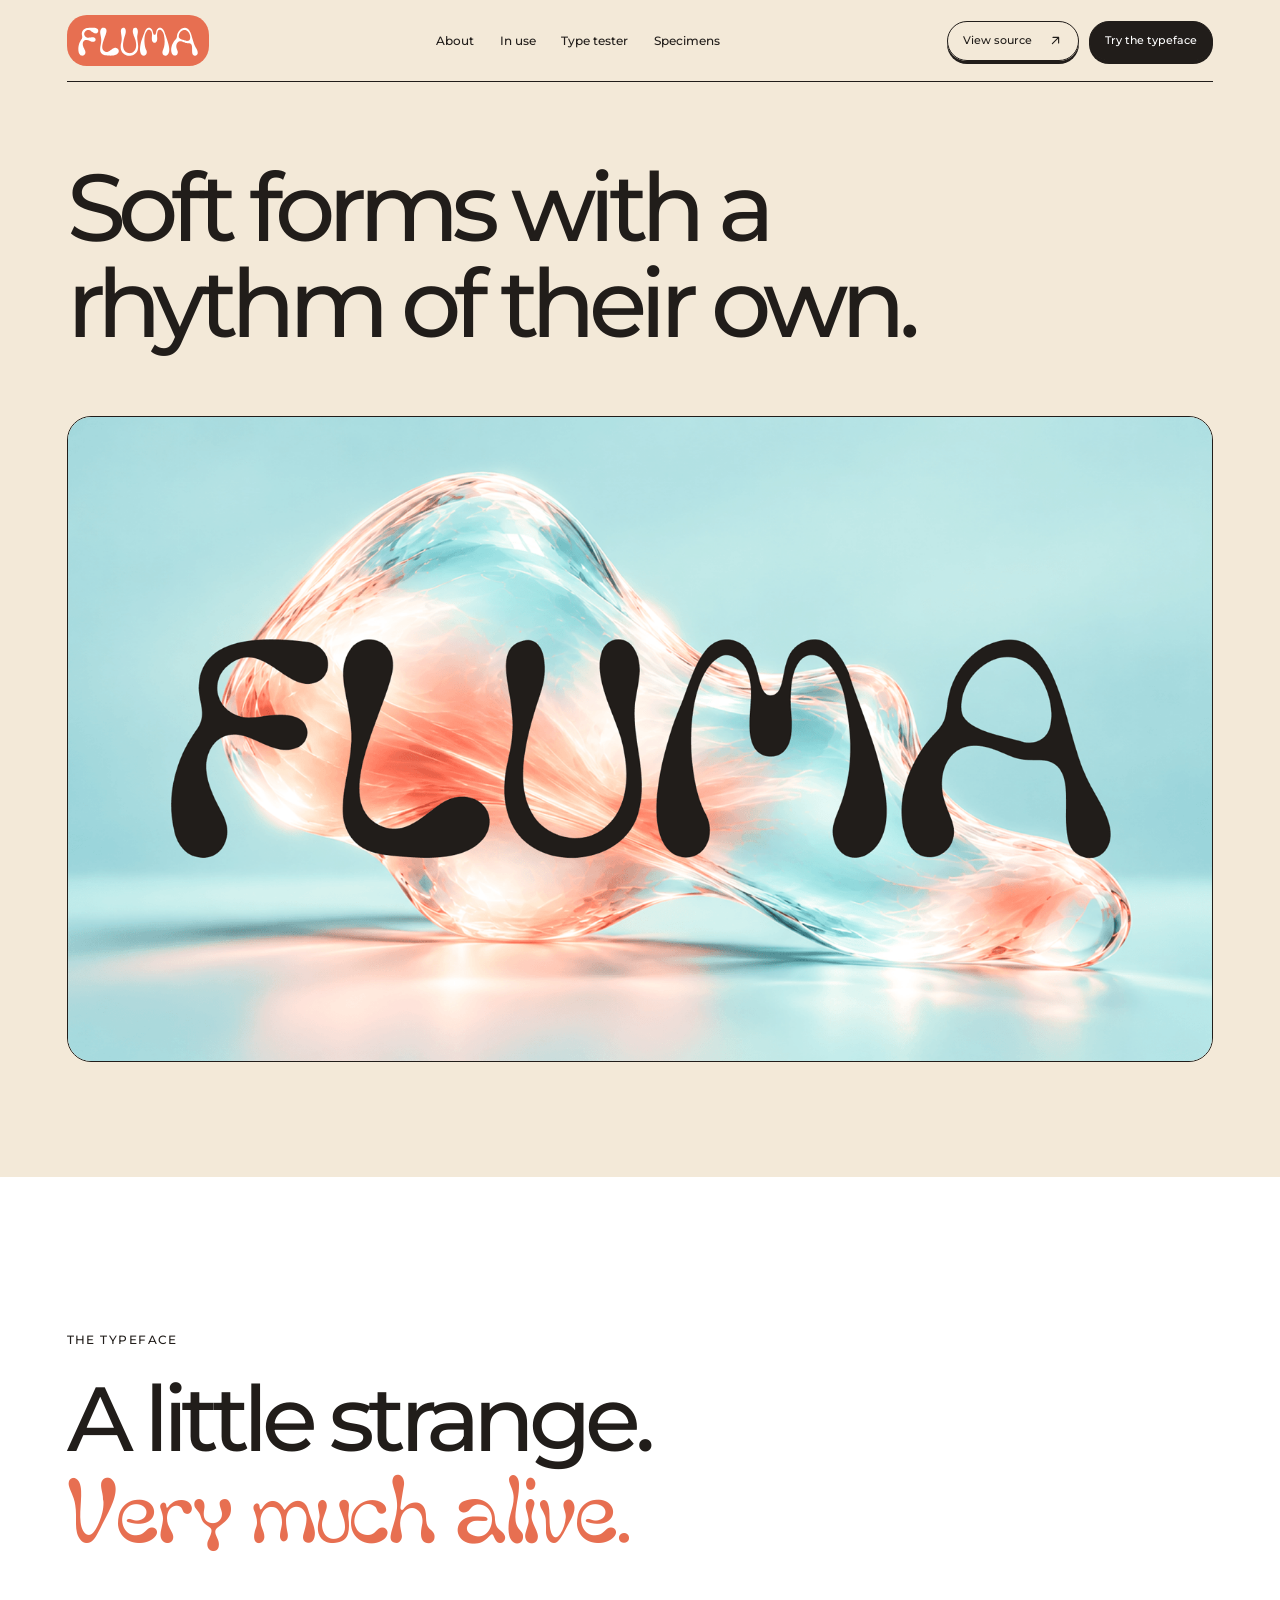
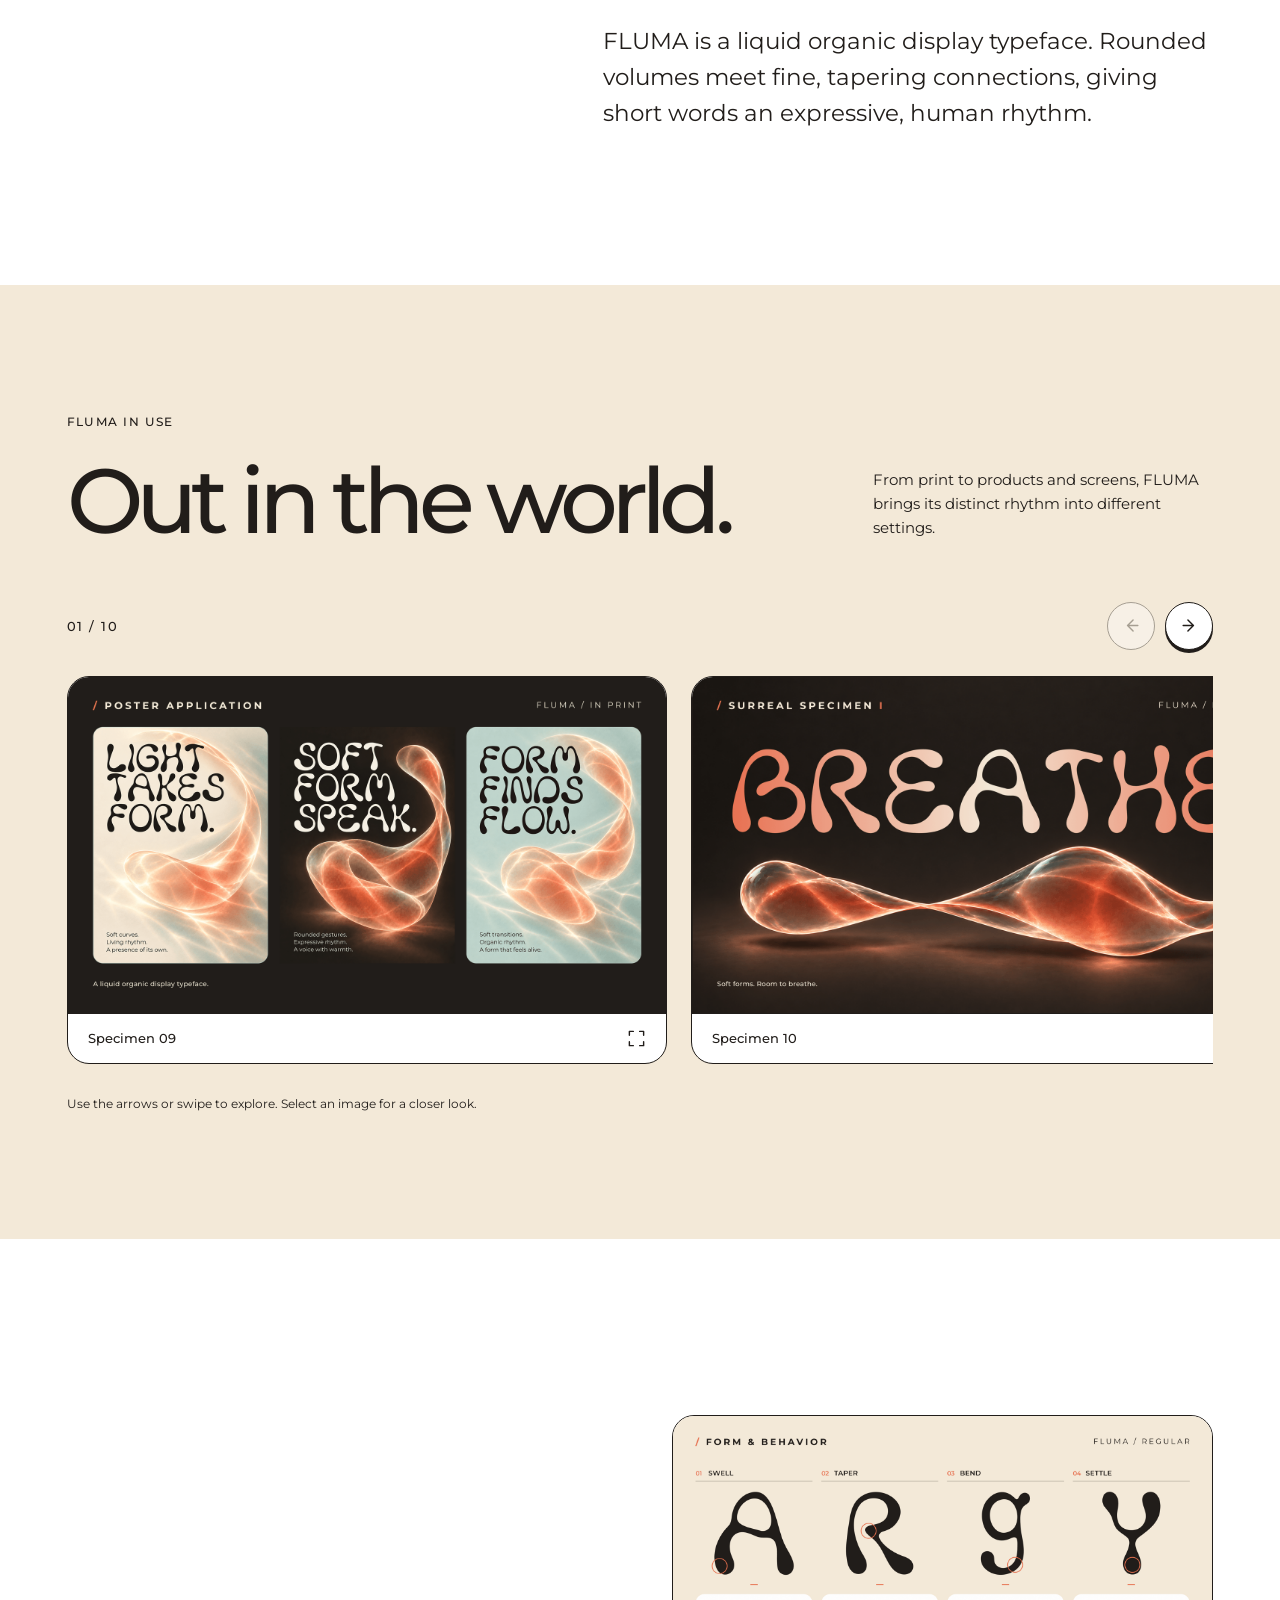
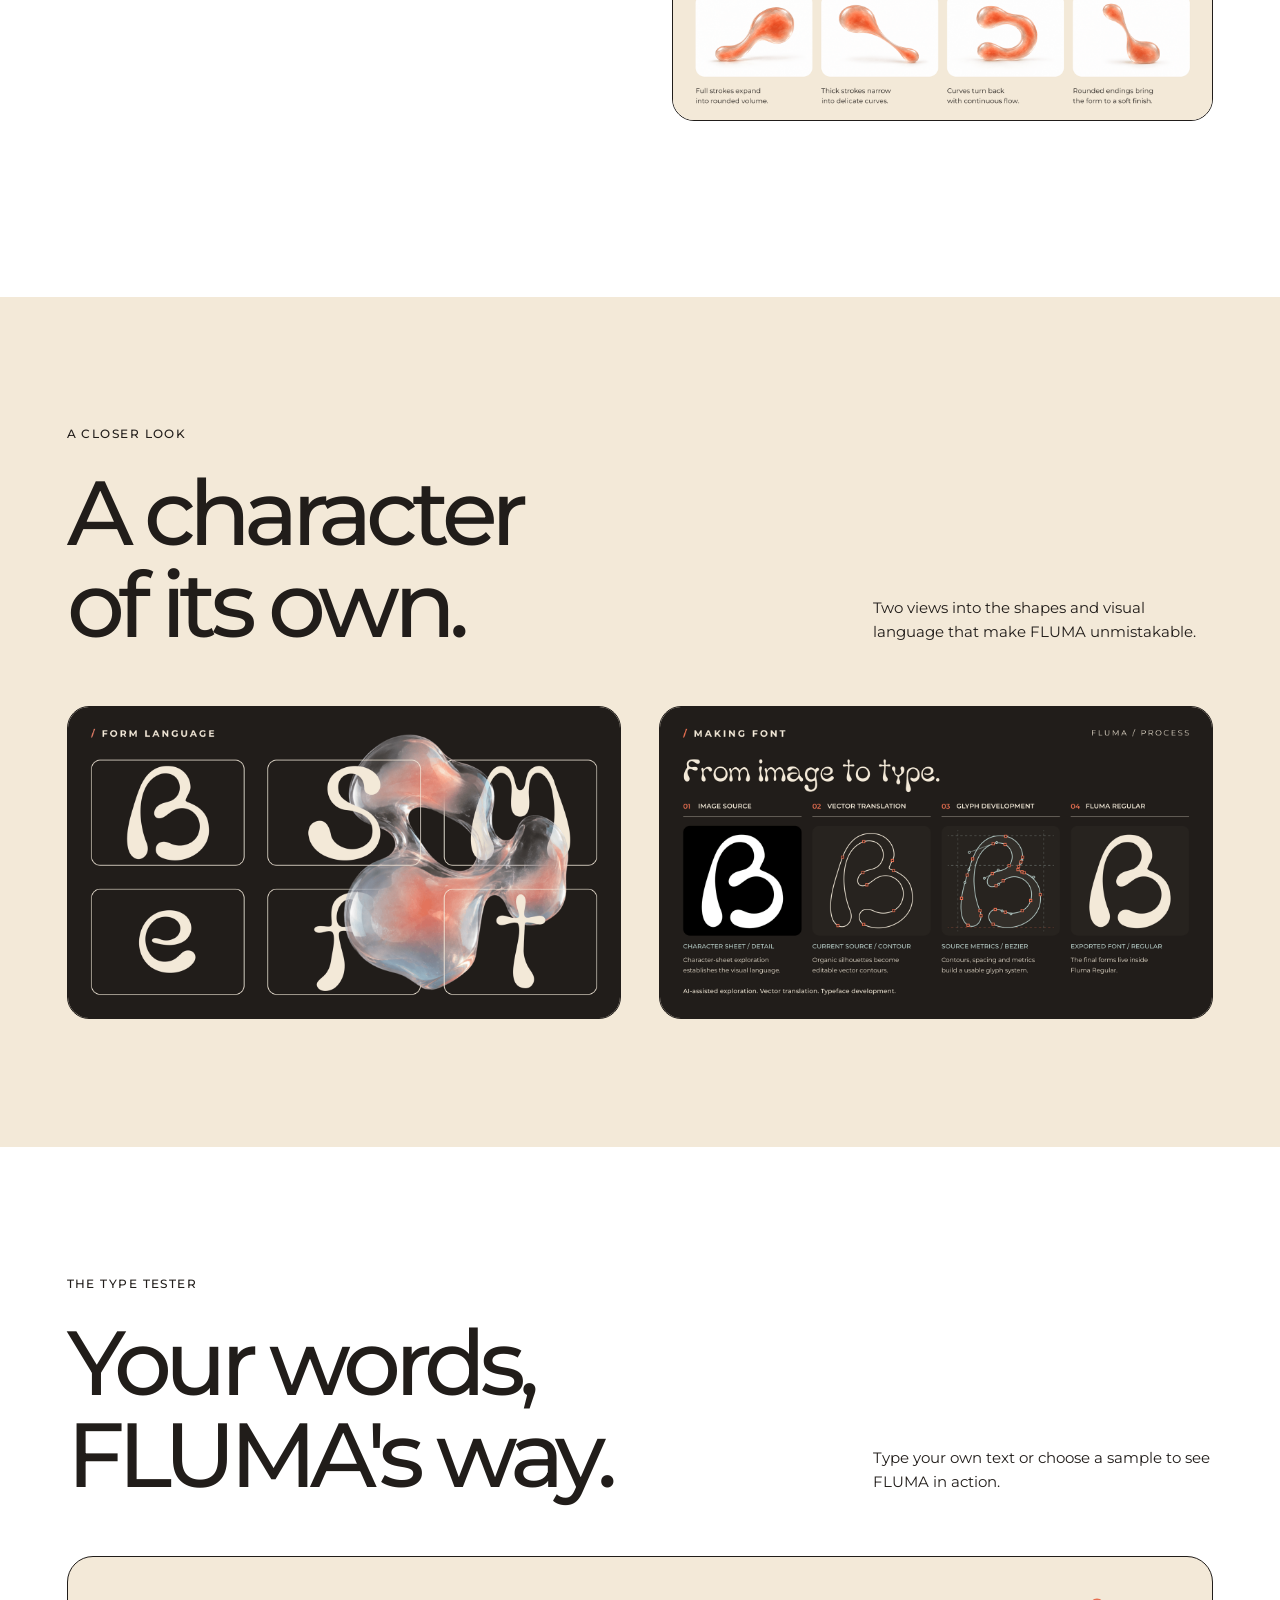
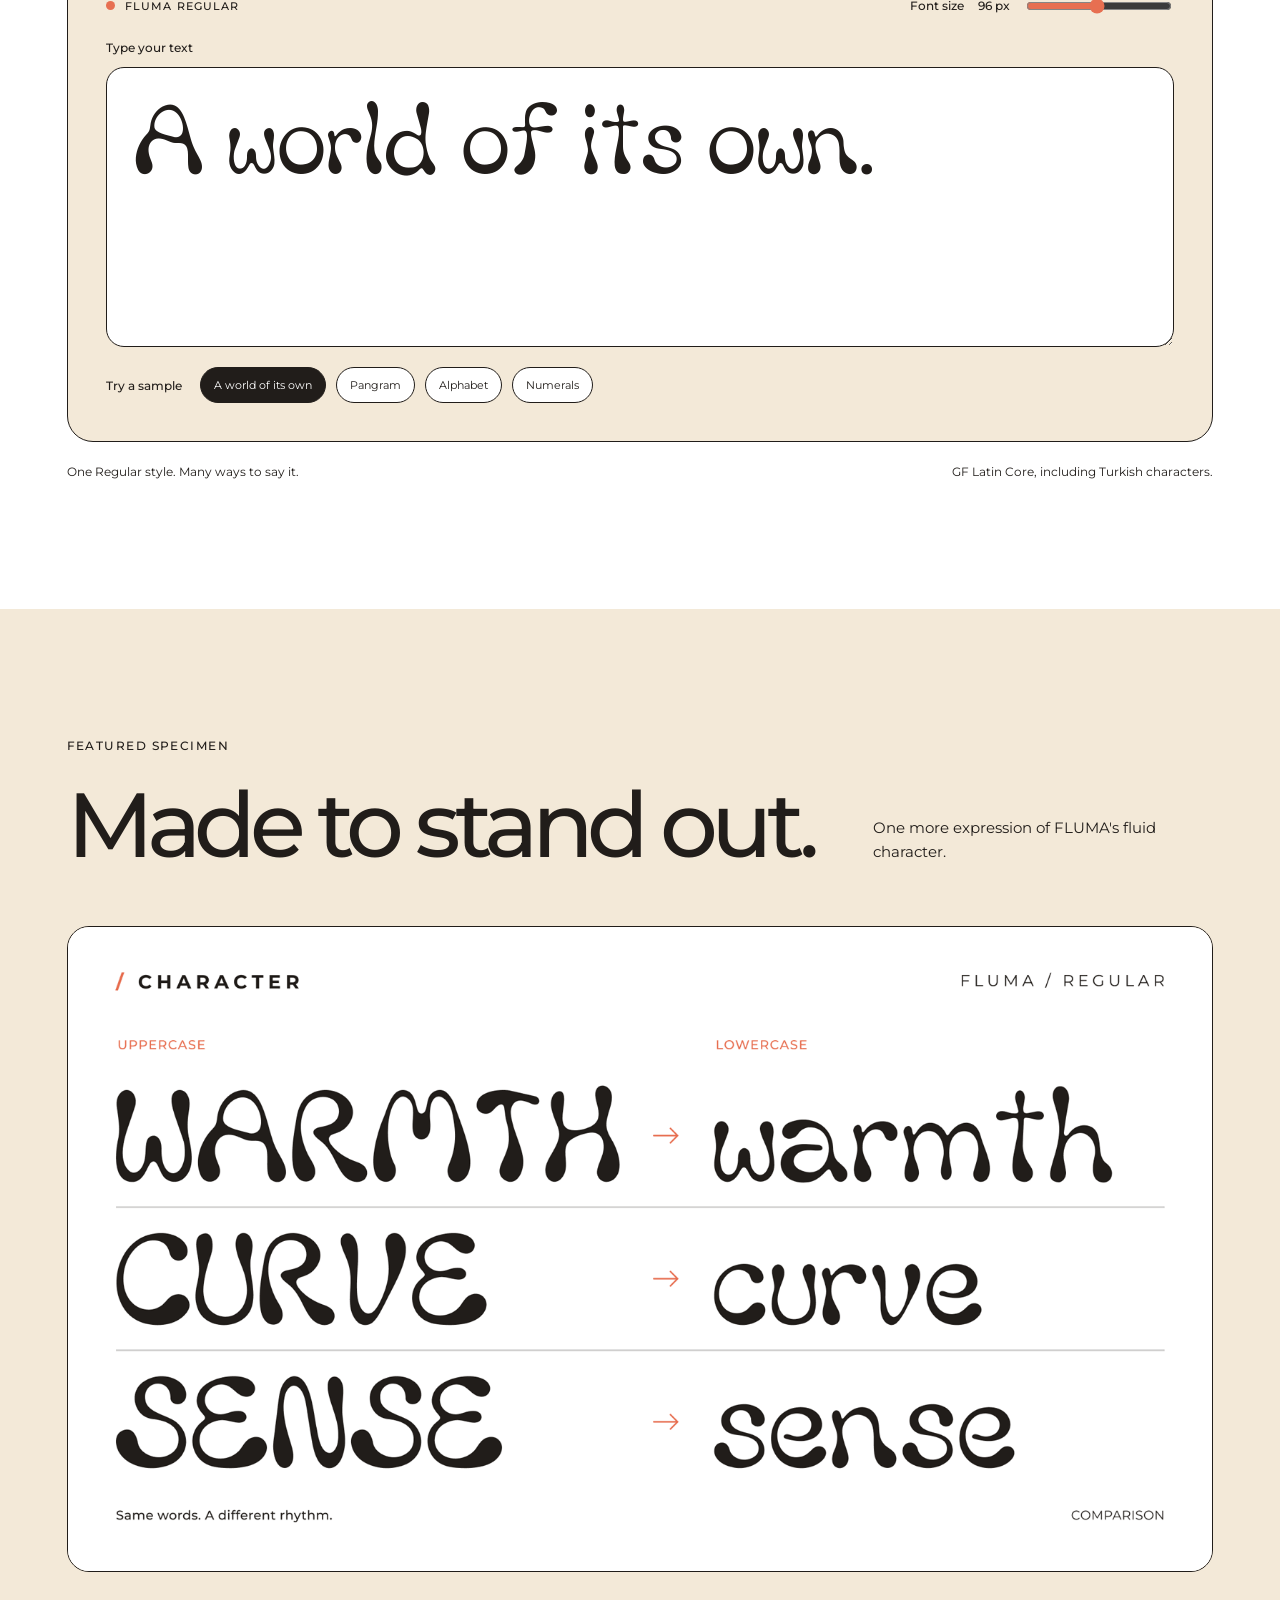
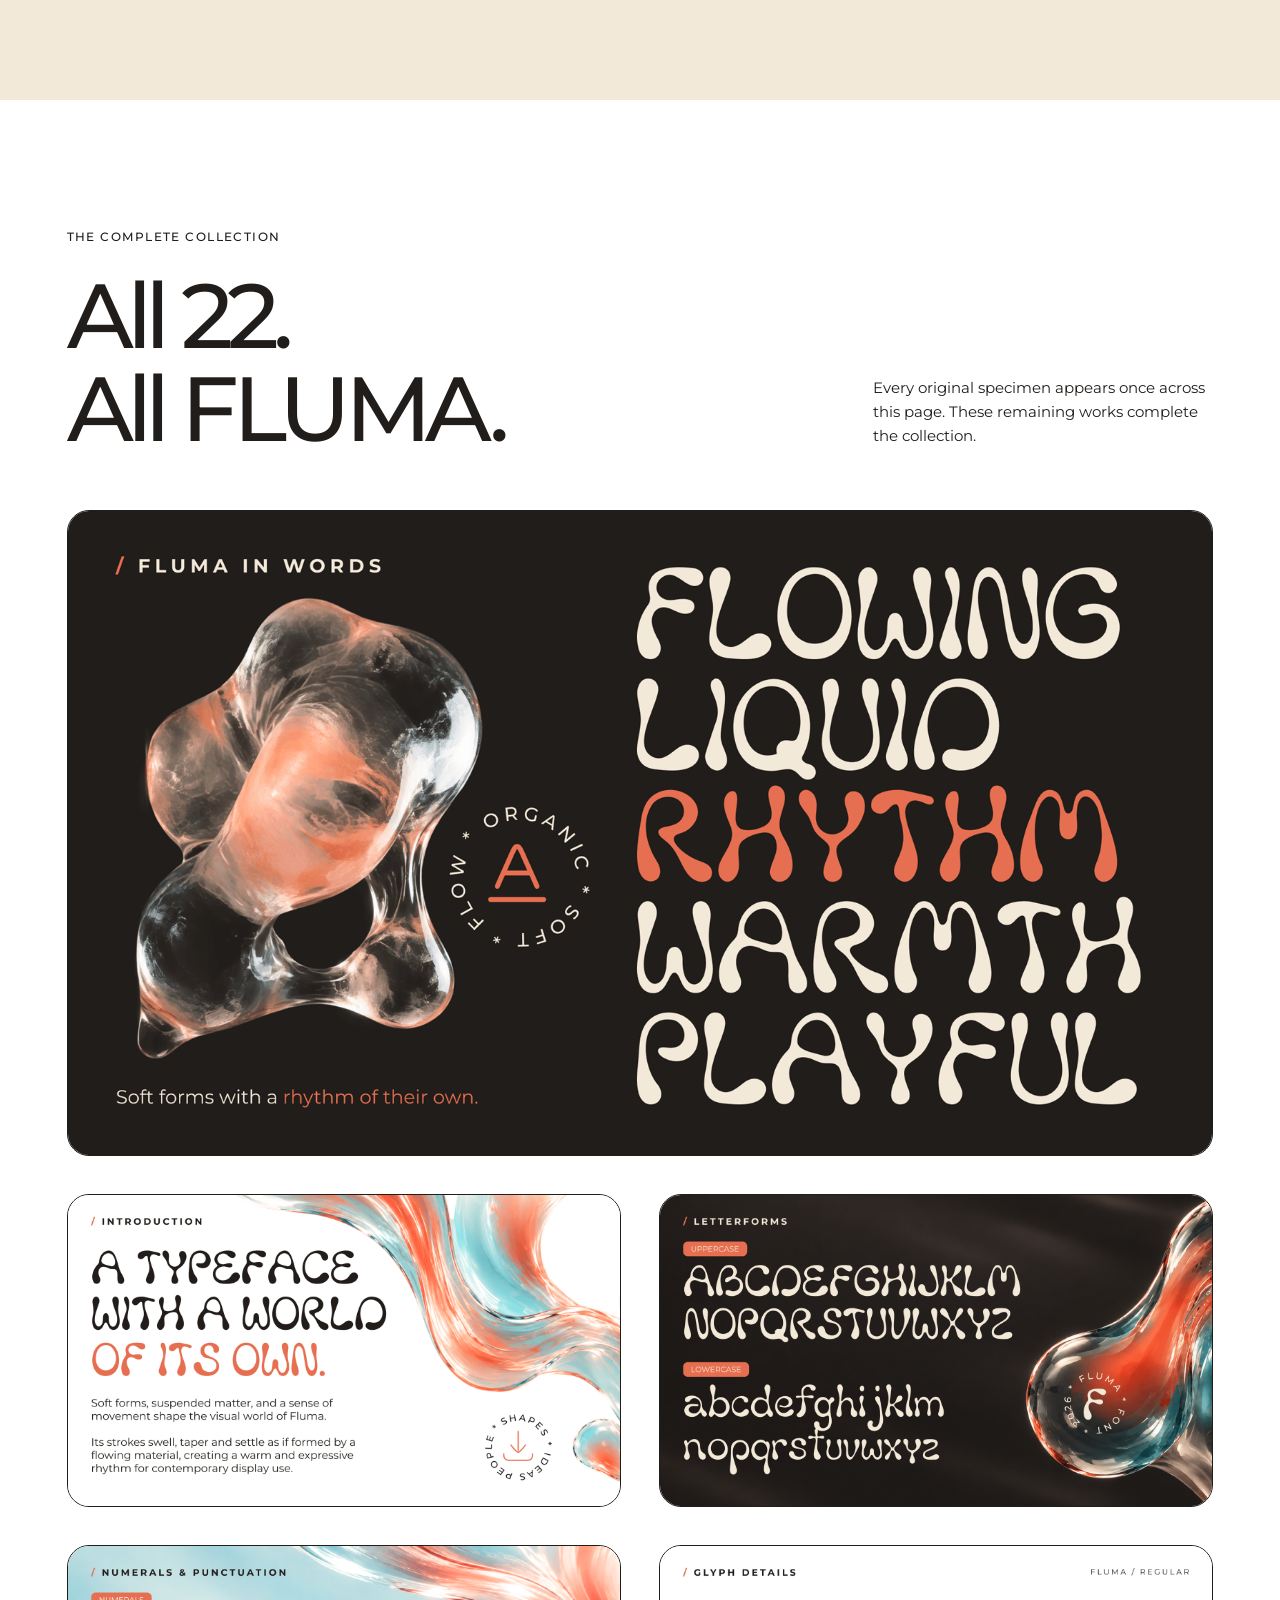
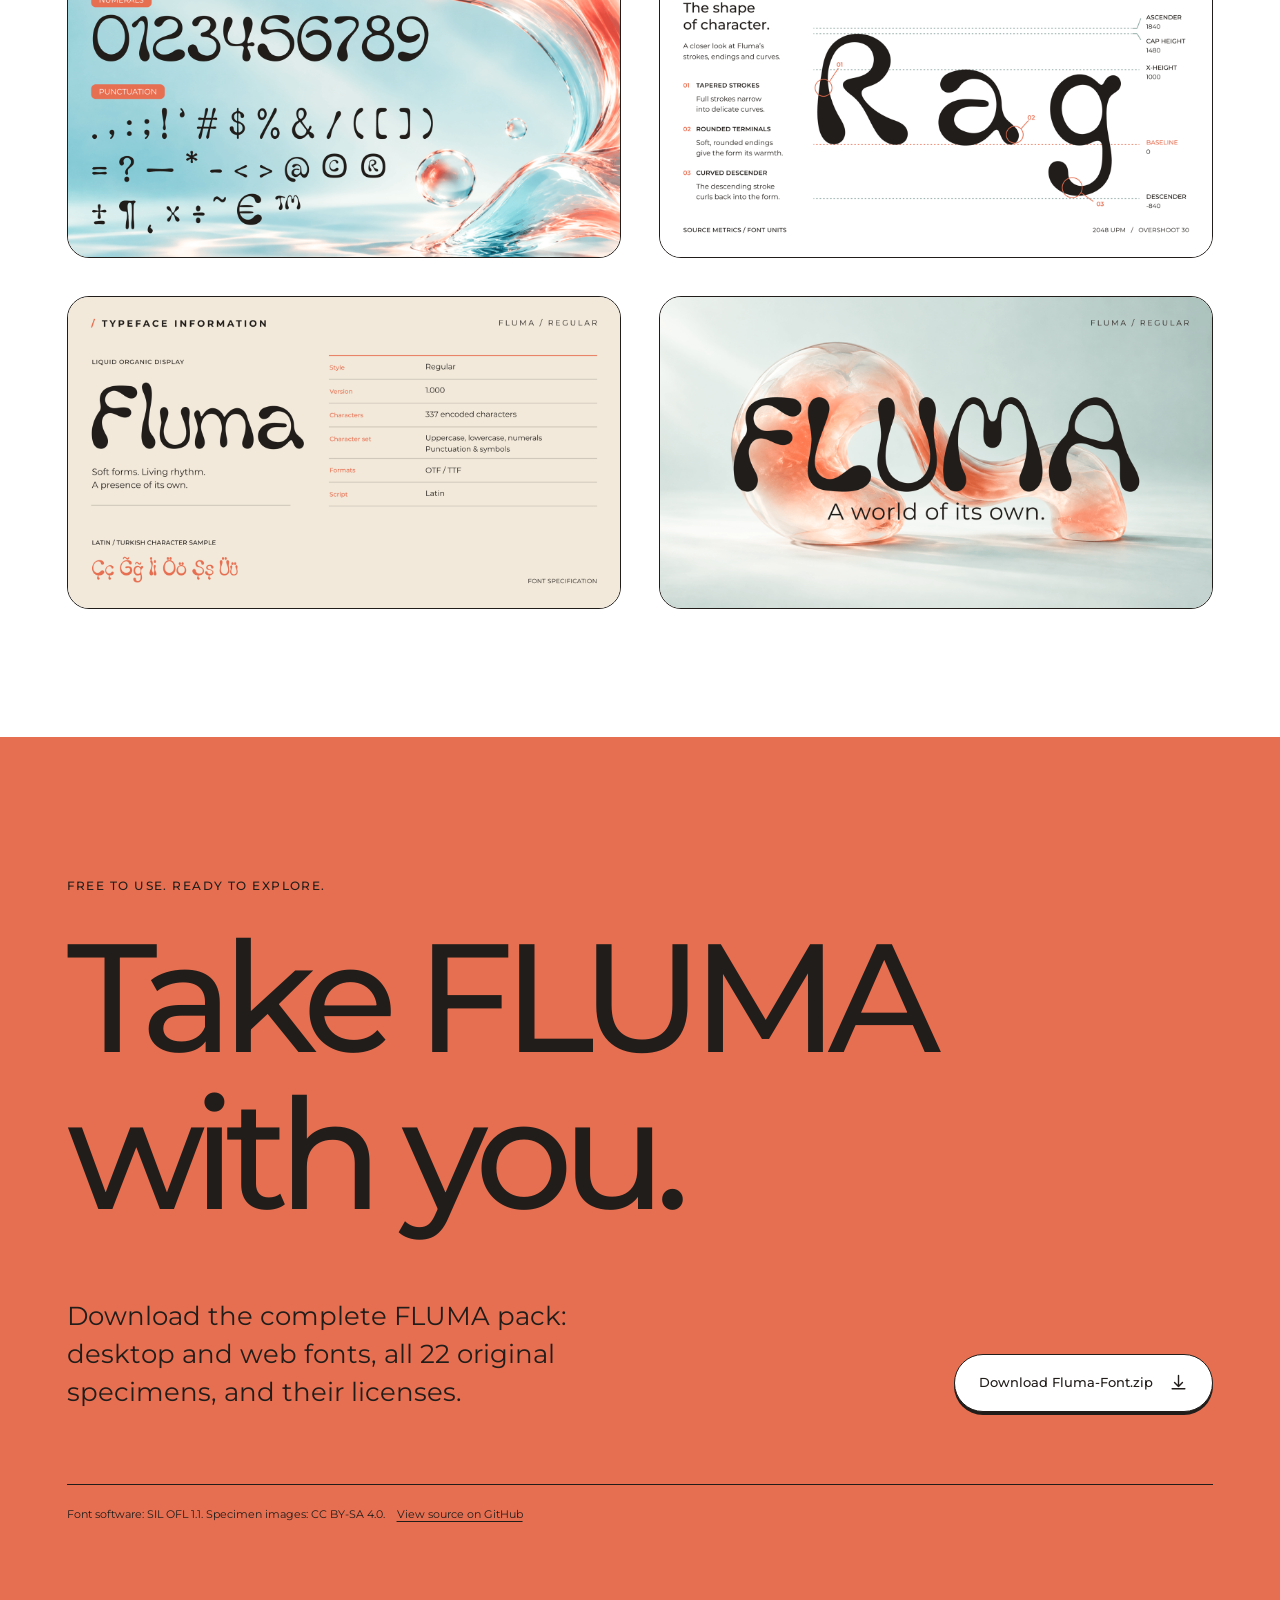
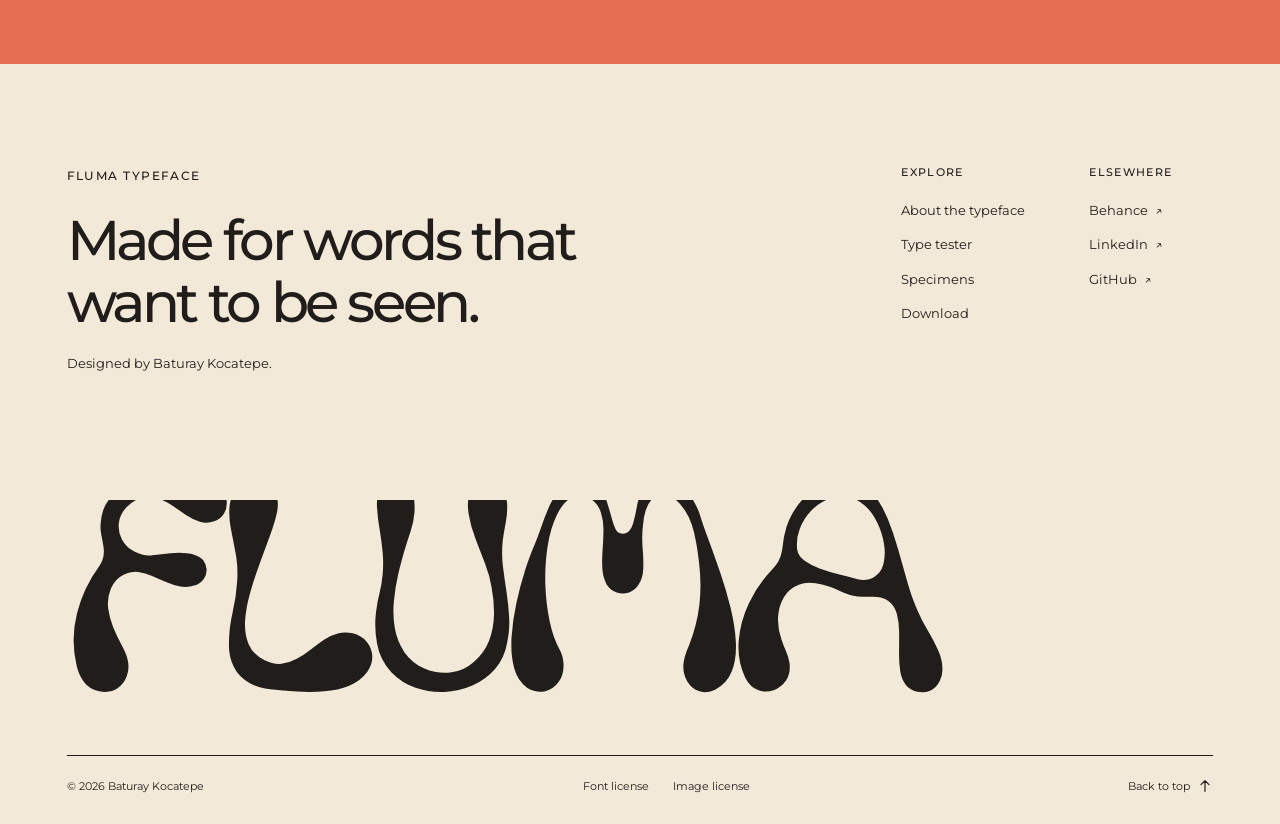
==== index.html @ 93d136d4 "Refine FLUMA site layout and specimen interactions" ====
<!doctype html>
<html lang="en">
<head>
  <meta charset="utf-8">
  <meta name="viewport" content="width=device-width, initial-scale=1">
  <meta name="theme-color" content="#F3E9D8">
  <meta name="description" content="Meet FLUMA, Baturay Kocatepe's open-source organic display typeface. Try the font, explore 22 original specimens, and download the complete collection.">
  <meta property="og:type" content="website">
  <meta property="og:url" content="https://baturaykocatepe.github.io/Fluma-Font/">
  <meta property="og:title" content="FLUMA | An Organic Display Typeface">
  <meta property="og:description" content="Soft forms with a rhythm of their own. Try FLUMA and explore 22 original specimens.">
  <meta property="og:image" content="https://baturaykocatepe.github.io/Fluma-Font/documentation/article/specimen01.png">
  <meta property="og:image:alt" content="FLUMA lettering over a fluid coral and pale blue sculptural form">
  <meta name="twitter:card" content="summary_large_image">
  <link rel="canonical" href="https://baturaykocatepe.github.io/Fluma-Font/">
  <link rel="icon" href="site/fluma-favicon.svg" type="image/svg+xml">
  <link rel="preconnect" href="https://fonts.googleapis.com">
  <link rel="preconnect" href="https://fonts.gstatic.com" crossorigin>
  <link rel="preload" href="fonts/woff2/Fluma-Regular.woff2" as="font" type="font/woff2" crossorigin>
  <link rel="stylesheet" href="https://fonts.googleapis.com/css2?family=Montserrat:wght@300;400;500&display=swap">
  <link rel="stylesheet" href="site/style.css">
  <title>FLUMA Font | Organic Display Typeface by Baturay Kocatepe</title>
  <script type="application/ld+json">
  {"@context":"https://schema.org","@type":"CreativeWork","name":"FLUMA","description":"An organic display typeface with soft, tapering forms for headlines and branding.","creator":{"@type":"Person","name":"Baturay Kocatepe"},"url":"https://baturaykocatepe.github.io/Fluma-Font/","license":"https://openfontlicense.org/open-font-license-official-text/","image":"https://baturaykocatepe.github.io/Fluma-Font/documentation/article/specimen01.png"}
  </script>
</head>
<body>
  <a class="skip-link" href="#main">Skip to content</a>
  <header class="site-header" id="top">
    <div class="header-inner">
      <a class="brand" href="#top" aria-label="FLUMA, back to top"><img src="site/fluma-logo.svg" alt="FLUMA" width="444" height="158"></a>
      <nav class="site-nav" id="site-nav" aria-label="Main navigation">
        <a href="#about">About</a><a href="#showcase">In use</a><a href="#try">Type tester</a><a href="#specimens">Specimens</a>
      </nav>
      <div class="header-actions">
        <a class="pill pill-outline header-source" href="https://github.com/baturaykocatepe/Fluma-Font" target="_blank" rel="noopener noreferrer">View source <svg aria-hidden="true" viewBox="0 0 24 24"><path d="M7 17 17 7M8 7h9v9"/></svg></a>
        <a class="pill pill-ink header-try" href="#try">Try the typeface</a>
      </div>
      <button class="menu-toggle" type="button" aria-controls="site-nav" aria-expanded="false" aria-label="Open menu"><span></span><span></span><span></span></button>
    </div>
  </header>

  <main id="main">
    <section class="hero shell" aria-labelledby="hero-title">
      <h1 id="hero-title">Soft forms with a rhythm of their own.</h1>
      <figure class="hero-art"><img src="documentation/article/specimen01.png" alt="FLUMA lettering over a translucent, flowing sculptural form" width="1600" height="900" fetchpriority="high"></figure>
    </section>

    <section class="statement" id="about" aria-labelledby="statement-title">
      <div class="shell statement-inner" data-reveal>
        <p class="eyebrow">The typeface</p>
        <h2 id="statement-title">A little strange.<br><em>Very much alive.</em></h2>
        <p class="statement-copy">FLUMA is a liquid organic display typeface. Rounded volumes meet fine, tapering connections, giving short words an expressive, human rhythm.</p>
      </div>
    </section>

    <section class="showcase shell" id="showcase" aria-labelledby="showcase-title">
      <div class="section-top" data-reveal><div><p class="eyebrow">FLUMA in use</p><h2 id="showcase-title">Out in the world.</h2></div><p>From print to products and screens, FLUMA brings its distinct rhythm into different settings.</p></div>
      <div class="carousel-controls"><span class="carousel-count" id="carousel-count" aria-live="polite">01 / 10</span><div class="carousel-arrows"><button class="round-button" type="button" id="carousel-prev" aria-label="Previous application" disabled><svg aria-hidden="true" viewBox="0 0 24 24"><path d="m14 5-7 7 7 7M7 12h13"/></svg></button><button class="round-button" type="button" id="carousel-next" aria-label="Next application"><svg aria-hidden="true" viewBox="0 0 24 24"><path d="m10 5 7 7-7 7M4 12h13"/></svg></button></div></div>
      <div class="showcase-track" id="showcase-track" role="region" aria-label="Selected FLUMA applications" tabindex="0">
        <a class="showcase-card image-link" href="documentation/article/specimen09.png" data-caption="Specimen 09" aria-label="Enlarge specimen 09"><img src="documentation/article/specimen09.png" alt="FLUMA application specimen 09" width="1600" height="900" loading="lazy"><span>Specimen 09 <svg aria-hidden="true" viewBox="0 0 24 24"><path d="M8 3H3v5M16 3h5v5M3 16v5h5M21 16v5h-5"/></svg></span></a>
        <a class="showcase-card image-link" href="documentation/article/specimen10.png" data-caption="Specimen 10" aria-label="Enlarge specimen 10"><img src="documentation/article/specimen10.png" alt="FLUMA application specimen 10" width="1600" height="900" loading="lazy"><span>Specimen 10 <svg aria-hidden="true" viewBox="0 0 24 24"><path d="M8 3H3v5M16 3h5v5M3 16v5h5M21 16v5h-5"/></svg></span></a>
        <a class="showcase-card image-link" href="documentation/article/specimen11.png" data-caption="Specimen 11" aria-label="Enlarge specimen 11"><img src="documentation/article/specimen11.png" alt="FLUMA application specimen 11" width="1600" height="900" loading="lazy"><span>Specimen 11 <svg aria-hidden="true" viewBox="0 0 24 24"><path d="M8 3H3v5M16 3h5v5M3 16v5h5M21 16v5h-5"/></svg></span></a>
        <a class="showcase-card image-link" href="documentation/article/specimen13.png" data-caption="Specimen 13" aria-label="Enlarge specimen 13"><img src="documentation/article/specimen13.png" alt="FLUMA application specimen 13" width="1600" height="900" loading="lazy"><span>Specimen 13 <svg aria-hidden="true" viewBox="0 0 24 24"><path d="M8 3H3v5M16 3h5v5M3 16v5h5M21 16v5h-5"/></svg></span></a>
        <a class="showcase-card image-link" href="documentation/article/specimen14.png" data-caption="Specimen 14" aria-label="Enlarge specimen 14"><img src="documentation/article/specimen14.png" alt="FLUMA application specimen 14" width="1600" height="900" loading="lazy"><span>Specimen 14 <svg aria-hidden="true" viewBox="0 0 24 24"><path d="M8 3H3v5M16 3h5v5M3 16v5h5M21 16v5h-5"/></svg></span></a>
        <a class="showcase-card image-link" href="documentation/article/specimen15.png" data-caption="Specimen 15" aria-label="Enlarge specimen 15"><img src="documentation/article/specimen15.png" alt="FLUMA application specimen 15" width="1600" height="900" loading="lazy"><span>Specimen 15 <svg aria-hidden="true" viewBox="0 0 24 24"><path d="M8 3H3v5M16 3h5v5M3 16v5h5M21 16v5h-5"/></svg></span></a>
        <a class="showcase-card image-link" href="documentation/article/specimen16.png" data-caption="Specimen 16" aria-label="Enlarge specimen 16"><img src="documentation/article/specimen16.png" alt="FLUMA application specimen 16" width="1600" height="900" loading="lazy"><span>Specimen 16 <svg aria-hidden="true" viewBox="0 0 24 24"><path d="M8 3H3v5M16 3h5v5M3 16v5h5M21 16v5h-5"/></svg></span></a>
        <a class="showcase-card image-link" href="documentation/article/specimen17.png" data-caption="Specimen 17" aria-label="Enlarge specimen 17"><img src="documentation/article/specimen17.png" alt="FLUMA application specimen 17" width="1600" height="900" loading="lazy"><span>Specimen 17 <svg aria-hidden="true" viewBox="0 0 24 24"><path d="M8 3H3v5M16 3h5v5M3 16v5h5M21 16v5h-5"/></svg></span></a>
        <a class="showcase-card image-link" href="documentation/article/specimen18.png" data-caption="Specimen 18" aria-label="Enlarge specimen 18"><img src="documentation/article/specimen18.png" alt="FLUMA application specimen 18" width="1600" height="900" loading="lazy"><span>Specimen 18 <svg aria-hidden="true" viewBox="0 0 24 24"><path d="M8 3H3v5M16 3h5v5M3 16v5h5M21 16v5h-5"/></svg></span></a>
        <a class="showcase-card image-link" href="documentation/article/specimen19.png" data-caption="Specimen 19" aria-label="Enlarge specimen 19"><img src="documentation/article/specimen19.png" alt="FLUMA application specimen 19" width="1600" height="900" loading="lazy"><span>Specimen 19 <svg aria-hidden="true" viewBox="0 0 24 24"><path d="M8 3H3v5M16 3h5v5M3 16v5h5M21 16v5h-5"/></svg></span></a>
      </div>
      <p class="showcase-hint">Use the arrows or swipe to explore. Select an image for a closer look.</p>
    </section>

    <section class="forms" id="forms" aria-labelledby="forms-title"><div class="shell forms-inner">
      <div class="forms-copy" data-reveal><p class="eyebrow">The form language</p><h2 id="forms-title">Flow is in<br>the letters.</h2><p>Soft curves and tapered joins give FLUMA a sense of movement, even when the letters stand still.</p><a class="pill pill-outline" href="#try">See it in your words</a></div>
      <a class="forms-art image-link" href="documentation/article/specimen08.png" data-caption="Specimen 08" aria-label="Enlarge specimen 08"><img src="documentation/article/specimen08.png" alt="FLUMA letterform study, specimen 08" width="1600" height="900" loading="lazy"></a>
    </div></section>

    <section class="pair-section shell" aria-labelledby="pair-title">
      <div class="section-top" data-reveal><div><p class="eyebrow">A closer look</p><h2 id="pair-title">A character<br>of its own.</h2></div><p>Two views into the shapes and visual language that make FLUMA unmistakable.</p></div>
      <div class="pair-grid">
        <a class="image-link" href="documentation/article/specimen06.png" data-caption="Specimen 06" aria-label="Enlarge specimen 06"><img src="documentation/article/specimen06.png" alt="FLUMA original specimen 06" width="1600" height="900" loading="lazy"></a>
        <a class="image-link" href="documentation/article/specimen12.png" data-caption="Specimen 12" aria-label="Enlarge specimen 12"><img src="documentation/article/specimen12.png" alt="FLUMA original specimen 12" width="1600" height="900" loading="lazy"></a>
      </div>
    </section>

    <section class="tester shell" id="try" aria-labelledby="try-title">
      <div class="section-top" data-reveal><div><p class="eyebrow">The type tester</p><h2 id="try-title">Your words,<br>FLUMA's way.</h2></div><p>Type your own text or choose a sample to see FLUMA in action.</p></div>
      <div class="tester-panel">
        <div class="tester-toolbar"><span class="tester-tag"><span class="status-dot" aria-hidden="true"></span> FLUMA REGULAR</span><label for="font-size" class="size-control">Font size <output id="size-output" for="font-size">96 px</output><input type="range" id="font-size" min="36" max="160" value="96"></label></div>
        <label class="field-label" for="sample-text">Type your text</label>
        <textarea id="sample-text" spellcheck="false" rows="2" maxlength="160" placeholder="Write something here…">A world of its own.</textarea>
        <div class="tester-presets" role="group" aria-label="Sample text"><span>Try a sample</span><button class="sample-button" type="button" data-sample="A world of its own.">A world of its own</button><button class="sample-button" type="button" data-sample="The quick brown fox jumps over the lazy dog.">Pangram</button><button class="sample-button" type="button" data-sample="ABCDEFGHIJKLMNOPQRSTUVWXYZ">Alphabet</button><button class="sample-button" type="button" data-sample="0123456789">Numerals</button></div>
      </div>
      <div class="tester-note"><span>One Regular style. Many ways to say it.</span><span>GF Latin Core, including Turkish characters.</span></div>
    </section>

    <section class="feature-section" aria-labelledby="feature-title"><div class="shell">
      <div class="section-top" data-reveal><div><p class="eyebrow">Featured specimen</p><h2 id="feature-title">Made to stand out.</h2></div><p>One more expression of FLUMA's fluid character.</p></div>
      <a class="feature-art image-link" href="documentation/article/specimen20.png" data-caption="Specimen 20" aria-label="Enlarge specimen 20"><img src="documentation/article/specimen20.png" alt="FLUMA original specimen 20" width="1600" height="900" loading="lazy"></a>
    </div></section>

    <section class="specimens" id="specimens" aria-labelledby="specimens-title"><div class="shell">
      <div class="section-top" data-reveal><div><p class="eyebrow">The complete collection</p><h2 id="specimens-title">All 22.<br>All FLUMA.</h2></div><p>Every original specimen appears once across this page. These remaining works complete the collection.</p></div>
      <div class="specimen-grid">
        <a class="image-link specimen-feature" href="documentation/article/specimen05.png" data-caption="Specimen 05" aria-label="Enlarge specimen 05"><img src="documentation/article/specimen05.png" alt="FLUMA original specimen 05" width="1600" height="900" loading="lazy"></a>
        <a class="image-link" href="documentation/article/specimen02.png" data-caption="Specimen 02" aria-label="Enlarge specimen 02"><img src="documentation/article/specimen02.png" alt="FLUMA original specimen 02" width="1600" height="900" loading="lazy"></a>
        <a class="image-link" href="documentation/article/specimen03.png" data-caption="Specimen 03" aria-label="Enlarge specimen 03"><img src="documentation/article/specimen03.png" alt="FLUMA original specimen 03" width="1600" height="900" loading="lazy"></a>
        <a class="image-link" href="documentation/article/specimen04.png" data-caption="Specimen 04" aria-label="Enlarge specimen 04"><img src="documentation/article/specimen04.png" alt="FLUMA original specimen 04" width="1600" height="900" loading="lazy"></a>
        <a class="image-link" href="documentation/article/specimen07.png" data-caption="Specimen 07" aria-label="Enlarge specimen 07"><img src="documentation/article/specimen07.png" alt="FLUMA original specimen 07" width="1600" height="900" loading="lazy"></a>
        <a class="image-link" href="documentation/article/specimen21.png" data-caption="Specimen 21" aria-label="Enlarge specimen 21"><img src="documentation/article/specimen21.png" alt="FLUMA original specimen 21" width="1600" height="900" loading="lazy"></a>
        <a class="image-link" href="documentation/article/specimen22.png" data-caption="Specimen 22" aria-label="Enlarge specimen 22"><img src="documentation/article/specimen22.png" alt="FLUMA original specimen 22" width="1600" height="900" loading="lazy"></a>
      </div>
    </div></section>

    <section class="download" id="download" aria-labelledby="download-title"><div class="shell download-inner" data-reveal>
      <p class="eyebrow">Free to use. Ready to explore.</p><h2 id="download-title">Take FLUMA<br>with you.</h2>
      <div class="download-row"><p>Download the complete FLUMA pack: desktop and web fonts, all 22 original specimens, and their licenses.</p><a class="pill pill-white download-button" href="https://github.com/baturaykocatepe/Fluma-Font/releases/latest/download/Fluma-Font.zip">Download Fluma-Font.zip <svg aria-hidden="true" viewBox="0 0 24 24"><path d="M12 3v14m-5-5 5 5 5-5M4 20h16"/></svg></a></div>
      <p class="license-note">Font software: SIL OFL 1.1. Specimen images: CC BY-SA 4.0. <a href="https://github.com/baturaykocatepe/Fluma-Font" target="_blank" rel="noopener noreferrer">View source on GitHub</a></p>
    </div></section>
  </main>

  <footer class="site-footer shell">
    <div class="footer-main">
      <div class="footer-intro"><p class="eyebrow">FLUMA typeface</p><p>Made for words that want to be seen.</p><span>Designed by Baturay Kocatepe.</span></div>
      <div class="footer-columns">
        <div><h2>Explore</h2><a href="#about">About the typeface</a><a href="#try">Type tester</a><a href="#specimens">Specimens</a><a href="#download">Download</a></div>
        <div><h2>Elsewhere</h2><a href="https://www.behance.net/baturaykocatepe" target="_blank" rel="noopener noreferrer">Behance <span aria-hidden="true">↗</span></a><a href="https://www.linkedin.com/in/baturaykocatepe" target="_blank" rel="noopener noreferrer">LinkedIn <span aria-hidden="true">↗</span></a><a href="https://github.com/baturaykocatepe" target="_blank" rel="noopener noreferrer">GitHub <span aria-hidden="true">↗</span></a></div>
      </div>
    </div>
    <div class="footer-signature" aria-hidden="true">FLUMA</div>
    <div class="footer-bottom"><span>© 2026 Baturay Kocatepe</span><div><a href="OFL.txt" data-license="Font license">Font license</a><a href="documentation/image-license.txt" data-license="Image license">Image license</a></div><button class="back-top" type="button">Back to top <svg aria-hidden="true" viewBox="0 0 24 24"><path d="M12 20V4m-6 6 6-6 6 6"/></svg></button></div>
  </footer>

  <dialog class="image-dialog" id="image-dialog" aria-label="Enlarged specimen image">
    <div class="dialog-frame"><div class="dialog-top"><span id="image-dialog-caption">Specimen</span><button class="dialog-close" type="button" data-close aria-label="Close enlarged image"><svg aria-hidden="true" viewBox="0 0 24 24"><path d="M5 5 19 19M19 5 5 19"/></svg></button></div><img id="image-dialog-image" alt=""></div>
  </dialog>
  <dialog class="license-dialog" id="license-dialog" aria-labelledby="license-dialog-title">
    <div class="dialog-frame"><div class="dialog-top"><h2 id="license-dialog-title">License</h2><button class="dialog-close" type="button" data-close aria-label="Close license"><svg aria-hidden="true" viewBox="0 0 24 24"><path d="M5 5 19 19M19 5 5 19"/></svg></button></div><iframe class="license-content" id="license-content" title="License text"></iframe></div>
  </dialog>
  <script src="site/script.js" defer></script>
</body>
</html>
---- site/style.css ----
@font-face {
  font-family: FLUMA;
  src: url("../fonts/woff2/Fluma-Regular.woff2") format("woff2");
  font-style: normal;
  font-weight: 400;
  font-display: swap;
}
:root {
  --cream: #F3E9D8;
  --white: #FFFFFF;
  --coral: #E76F51;
  --ink: #211D1A;
  color: var(--ink);
  background: var(--cream);
  font-family: Montserrat, Arial, sans-serif;
  -webkit-font-smoothing: antialiased;
}
* { box-sizing: border-box; }
html { scroll-behavior: smooth; scroll-padding-top: 100px; }
body { margin: 0; min-width: 320px; overflow-x: hidden; }
img { display: block; max-width: 100%; }
svg { width: 19px; height: 19px; fill: none; stroke: currentColor; stroke-width: 1.8; stroke-linecap: round; stroke-linejoin: round; flex: 0 0 auto; }
a { color: inherit; }
button, textarea, input { font: inherit; }
button, a, textarea, input { -webkit-tap-highlight-color: transparent; }
:focus-visible { outline: 3px solid var(--coral); outline-offset: 4px; }
::selection { background: var(--coral); color: var(--white); }
.shell { padding-inline: clamp(22px, 5.2vw, 92px); }
.js-ready [data-reveal] { opacity: 0; transform: translateY(24px); transition: opacity .65s ease, transform .65s ease; }
.js-ready [data-reveal].revealed { opacity: 1; transform: none; }
.skip-link { position: fixed; top: -80px; left: 20px; z-index: 500; padding: 13px 18px; background: var(--ink); color: var(--white); }
.skip-link:focus { top: 14px; }
.eyebrow { margin: 0 0 24px; font-size: 12px; font-weight: 500; letter-spacing: .12em; line-height: 1.5; text-transform: uppercase; }
.status-dot { display: inline-block; width: 9px; height: 9px; flex: 0 0 auto; border-radius: 50%; background: var(--coral); }
h1, h2, p, figure { margin-top: 0; }
h2 { margin-bottom: 0; font-size: clamp(52px, 7.1vw, 112px); font-weight: 500; letter-spacing: -.072em; line-height: 1.02; text-wrap: balance; }
h2 em { color: var(--coral); font-family: FLUMA, sans-serif; font-style: normal; font-weight: 400; letter-spacing: -.02em; }

.pill, .round-button {
  display: inline-flex; align-items: center; justify-content: center; gap: 16px;
  min-height: 48px; padding: 11px 21px; border: 1.5px solid var(--ink); border-radius: 999px;
  box-shadow: 0 3px 0 var(--ink); background: var(--cream); color: var(--ink);
  font-size: 13px; font-weight: 500; line-height: 1.2; text-align: center; text-decoration: none;
  white-space: nowrap; cursor: pointer;
  transition: transform .22s ease, box-shadow .22s ease, background .22s ease, color .22s ease;
}
.pill:hover, .round-button:not(:disabled):hover { transform: translateY(-2px); box-shadow: 0 5px 0 var(--ink); }
.pill:active, .round-button:not(:disabled):active { transform: translateY(2px); box-shadow: 0 1px 0 var(--ink); }
.pill-ink { background: var(--ink); color: var(--white); }
.pill-outline { background: transparent; }
.pill-white { background: var(--white); }
.round-button { width: 48px; height: 48px; min-height: 0; padding: 0; background: var(--white); }
.round-button:disabled { opacity: .36; box-shadow: none; cursor: not-allowed; }

.site-header { position: sticky; top: 0; z-index: 100; padding-inline: clamp(22px, 5.2vw, 92px); background: var(--cream); }
.header-inner { display: flex; align-items: center; justify-content: space-between; gap: clamp(16px, 2vw, 32px); min-height: 82px; border-bottom: 1px solid var(--ink); }
.brand { flex: 0 0 auto; }
.brand img { width: 142px; height: auto; }
.site-nav { display: flex; align-items: center; justify-content: center; gap: clamp(12px, 2vw, 30px); }
.site-nav a { padding: 12px 0; font-size: 12px; font-weight: 500; text-decoration: none; transition: color .2s; }
.site-nav a:hover { color: var(--coral); }
.header-actions { display: flex; gap: 10px; }
.header-actions .pill { min-height: 40px; padding: 8px 15px; font-size: 11px; }
.header-source svg { width: 15px; height: 15px; }
.menu-toggle { display: none; }

.hero { padding-top: clamp(40px, 6vw, 96px); padding-bottom: clamp(80px, 9vw, 132px); }
.hero h1 { max-width: 1000px; margin-bottom: clamp(36px, 5vw, 74px); font-size: clamp(46px, 7.4vw, 116px); font-weight: 500; line-height: 1.02; letter-spacing: -.075em; text-wrap: balance; }
.hero-art { margin: 0; overflow: hidden; border: 1px solid var(--ink); border-radius: 24px; background: var(--white); }
.hero-art img { width: 100%; height: auto; }

.statement { padding-block: clamp(100px, 12vw, 170px); background: var(--white); }
.statement-inner { max-width: 1650px; }
.statement h2 { max-width: 1250px; }
.statement-copy { max-width: 610px; margin: 56px 0 0 auto; font-size: clamp(18px, 1.8vw, 24px); font-weight: 400; line-height: 1.55; }

.showcase { padding-top: clamp(100px, 10vw, 150px); padding-bottom: clamp(100px, 10vw, 150px); }
.section-top { display: flex; justify-content: space-between; align-items: flex-end; gap: 50px; margin-bottom: 54px; }
.section-top h2 { max-width: 930px; }
.section-top > p { max-width: 340px; margin: 0 0 8px; font-size: 15px; font-weight: 400; line-height: 1.6; }
.carousel-controls { display: flex; align-items: center; justify-content: space-between; margin-bottom: 24px; }
.carousel-count { font-size: 13px; font-weight: 500; letter-spacing: .12em; }
.carousel-arrows { display: flex; gap: 10px; }
.showcase-track { display: flex; gap: 24px; padding: 2px 4px 14px 2px; overflow-x: auto; scroll-snap-type: x mandatory; scroll-behavior: smooth; scrollbar-width: thin; scrollbar-color: var(--coral) transparent; }
.showcase-card { flex: 0 0 min(600px, 56vw); overflow: hidden; scroll-snap-align: start; border: 1px solid var(--ink); border-radius: 22px; background: var(--white); text-decoration: none; transition: transform .22s ease; }
.showcase-card:hover { transform: translateY(-4px); }
.showcase-card img { width: 100%; height: auto; }
.showcase-card span { display: flex; align-items: center; justify-content: space-between; gap: 16px; padding: 15px 20px; border-top: 1px solid var(--ink); font-size: 13px; font-weight: 500; }
.showcase-hint { margin: 18px 0 0; font-size: 12px; font-weight: 400; }

.forms { padding-block: clamp(100px, 10vw, 150px); background: var(--white); }
.forms-inner { display: grid; grid-template-columns: minmax(0, 1fr) minmax(0, 1.05fr); gap: clamp(42px, 7vw, 110px); align-items: center; }
.forms-copy p:not(.eyebrow) { max-width: 510px; margin: 36px 0; font-size: 17px; line-height: 1.6; }
.forms-art, .pair-grid a, .feature-art, .specimen-grid a { display: block; overflow: hidden; border: 1px solid var(--ink); border-radius: 22px; background: var(--cream); transition: transform .24s ease; }
.forms-art:hover, .pair-grid a:hover, .feature-art:hover, .specimen-grid a:hover { transform: translateY(-4px); }
.forms-art img { width: 100%; height: auto; }

.pair-section { padding-block: clamp(95px, 10vw, 145px); }
.pair-grid { display: grid; grid-template-columns: repeat(2, minmax(0, 1fr)); gap: clamp(16px, 3vw, 42px); }
.pair-grid a { display: flex; align-items: center; }
.pair-grid img { width: 100%; height: auto; }

.tester { padding-top: clamp(95px, 10vw, 145px); padding-bottom: clamp(95px, 10vw, 145px); background: var(--white); }
.tester-panel { padding: clamp(20px, 3vw, 42px); border: 1px solid var(--ink); border-radius: 26px; background: var(--cream); }
.tester-toolbar, .tester-note { display: flex; align-items: center; justify-content: space-between; gap: 24px; }
.tester-toolbar { padding-bottom: 24px; }
.tester-tag { display: inline-flex; align-items: center; gap: 10px; font-size: 11px; font-weight: 500; letter-spacing: .1em; }
.size-control { display: grid; grid-template-columns: auto auto 150px; align-items: center; gap: 14px; font-size: 12px; font-weight: 500; }
.size-control output { text-align: right; }
.size-control input { accent-color: var(--coral); cursor: pointer; }
.field-label { display: block; margin-bottom: 12px; font-size: 12px; font-weight: 500; }
#sample-text { display: block; width: 100%; min-height: 240px; padding: 26px; border: 1.5px solid var(--ink); border-radius: 18px; outline-offset: 2px; resize: vertical; background: var(--white); color: var(--ink); font-family: FLUMA, sans-serif; font-size: 96px; line-height: 1.18; overflow-wrap: anywhere; }
#sample-text::placeholder { color: #7b746c; }
#sample-text:focus { border-color: var(--coral); }
.tester-presets { display: flex; flex-wrap: wrap; align-items: center; gap: 10px; padding-top: 20px; }
.tester-presets > span { margin-right: 8px; font-size: 12px; font-weight: 500; }
.sample-button { min-height: 36px; padding: 7px 13px; border: 1px solid var(--ink); border-radius: 999px; background: var(--white); color: var(--ink); font-size: 11px; font-weight: 400; cursor: pointer; transition: background .2s, color .2s; }
.sample-button:hover, .sample-button[aria-pressed="true"] { background: var(--ink); color: var(--white); }
.tester-note { margin-top: 21px; font-size: 12px; font-weight: 400; line-height: 1.5; }

.feature-section { padding-block: clamp(100px, 10vw, 155px); }
.feature-art img { width: 100%; height: auto; }
.specimens { padding-block: clamp(100px, 10vw, 155px); background: var(--white); }
.specimen-grid { display: grid; grid-template-columns: repeat(2, minmax(0, 1fr)); gap: clamp(18px, 3vw, 42px); }
.specimen-grid .specimen-feature { grid-column: 1 / -1; }
.specimen-grid img { width: 100%; height: auto; }

.download { padding-block: clamp(100px, 11vw, 170px); background: var(--coral); color: var(--ink); }
.download h2 { font-size: clamp(72px, 12vw, 185px); }
.download-row { display: flex; justify-content: space-between; align-items: flex-end; gap: 50px; margin-top: 64px; }
.download-row p { max-width: 560px; margin: 0; font-size: clamp(18px, 2vw, 26px); font-weight: 400; line-height: 1.5; }
.download-button { flex: 0 0 auto; min-height: 58px; padding: 14px 24px; font-size: 13px; }
.license-note { margin: 72px 0 0; padding-top: 20px; border-top: 1px solid var(--ink); font-size: 11px; font-weight: 400; line-height: 1.7; }
.license-note a { margin-left: 9px; text-underline-offset: 3px; }

.site-footer { padding-top: clamp(72px, 8vw, 124px); padding-bottom: 30px; background: var(--cream); }
.footer-main { display: flex; justify-content: space-between; gap: 70px; }
.footer-intro { max-width: 590px; }
.footer-intro > p:not(.eyebrow) { margin-bottom: 20px; font-size: clamp(30px, 4.4vw, 68px); font-weight: 500; letter-spacing: -.06em; line-height: 1.1; }
.footer-intro > span { font-size: 13px; font-weight: 400; }
.footer-columns { display: grid; grid-template-columns: repeat(2, minmax(120px, 1fr)); gap: clamp(34px, 5vw, 95px); }
.footer-columns > div { display: flex; flex-direction: column; align-items: flex-start; gap: 15px; }
.footer-columns h2 { margin: 0 0 8px; font-size: 11px; font-weight: 500; letter-spacing: .12em; text-transform: uppercase; }
.footer-columns a { font-size: 13px; font-weight: 400; line-height: 1.5; text-decoration: none; }
.footer-columns a:hover, .footer-bottom a:hover { color: var(--coral); }
.footer-columns a span { margin-left: 4px; }
.footer-signature { overflow: hidden; margin: clamp(84px, 10vw, 150px) 0 14px; font-family: FLUMA, sans-serif; font-size: clamp(120px, 23vw, 390px); line-height: .82; letter-spacing: -.04em; white-space: nowrap; }
.footer-bottom { display: flex; justify-content: space-between; align-items: center; flex-wrap: wrap; gap: 18px; padding-top: 22px; border-top: 1px solid var(--ink); font-size: 11px; font-weight: 400; }
.footer-bottom div { display: flex; flex-wrap: wrap; gap: 24px; }
.footer-bottom a { text-decoration: none; }
.back-top { display: inline-flex; align-items: center; gap: 7px; padding: 0; border: 0; background: transparent; color: var(--ink); font-size: 11px; cursor: pointer; }
.back-top svg { width: 16px; height: 16px; }
.back-top:hover { color: var(--coral); }

dialog { max-width: none; max-height: none; padding: 0; border: 0; background: transparent; color: var(--ink); }
dialog::backdrop { background: rgba(33, 29, 26, .76); backdrop-filter: blur(5px); }
.image-dialog { width: min(94vw, 1500px); }
.dialog-frame { overflow: hidden; border: 1px solid var(--ink); border-radius: 20px; background: var(--white); box-shadow: 0 14px 50px rgba(0, 0, 0, .22); }
.dialog-top { display: flex; align-items: center; justify-content: space-between; gap: 20px; min-height: 60px; padding: 8px 14px 8px 22px; border-bottom: 1px solid var(--ink); font-size: 12px; font-weight: 500; }
.dialog-top h2 { font-size: 17px; font-weight: 500; letter-spacing: -.02em; }
.dialog-close { display: grid; place-items: center; width: 40px; height: 40px; border: 1px solid var(--ink); border-radius: 50%; background: var(--cream); color: var(--ink); cursor: pointer; }
.dialog-close:hover { background: var(--coral); color: var(--white); }
.image-dialog img { width: 100%; max-height: calc(94vh - 65px); object-fit: contain; background: var(--cream); }
.license-dialog { width: min(92vw, 750px); }
.license-content { display: block; width: 100%; height: min(70vh, 720px); border: 0; background: var(--white); }

@media (max-width: 1120px) {
  .brand img { width: 124px; }
  .site-nav { gap: 12px; }
  .site-nav a { font-size: 11px; }
  .header-actions .pill { padding-inline: 12px; }
}
@media (max-width: 920px) {
  .header-inner { flex-wrap: wrap; gap: 0; padding-block: 12px; }
  .menu-toggle { display: flex; flex: 0 0 auto; flex-direction: column; align-items: center; justify-content: center; gap: 4px; width: 42px; height: 42px; margin-left: auto; border: 1px solid var(--ink); border-radius: 50%; background: var(--white); cursor: pointer; }
  .menu-toggle span { width: 17px; height: 1.5px; border-radius: 2px; background: var(--ink); }
  .site-nav { position: absolute; top: calc(100% + 4px); left: clamp(22px, 5.2vw, 92px); right: clamp(22px, 5.2vw, 92px); display: none; flex-direction: column; align-items: stretch; gap: 0; padding: 10px 18px; border: 1px solid var(--ink); border-radius: 18px; background: var(--white); box-shadow: 0 10px 24px rgba(33,29,26,.1); }
  .site-nav.open { display: flex; }
  .site-nav a { padding: 12px 4px; font-size: 13px; }
  .header-actions { order: 3; width: 100%; margin-top: 12px; }
  .header-actions .pill { flex: 1; min-width: 0; }
  .footer-main { gap: 50px; }
}
@media (max-width: 760px) {
  html { scroll-padding-top: 130px; }
  .section-top, .download-row { align-items: flex-start; flex-direction: column; gap: 26px; }
  .section-top { margin-bottom: 34px; }
  .section-top > p { max-width: 590px; }
  .showcase-card { flex-basis: min(80vw, 570px); }
  .forms-inner { grid-template-columns: 1fr; }
  .forms-art { max-width: 700px; }
  .pair-grid { grid-template-columns: 1fr; }
  .specimen-grid { grid-template-columns: 1fr; }
  .specimen-grid .specimen-feature { grid-column: auto; }
  .footer-main { flex-direction: column; }
}
@media (max-width: 500px) {
  .header-inner { padding-block: 9px; }
  .brand img { width: 112px; }
  .header-actions .pill { min-height: 38px; padding: 8px 10px; font-size: 10px; }
  .header-source svg { width: 13px; height: 13px; }
  .hero { padding-top: 48px; }
  .hero h1 { font-size: clamp(44px, 11vw, 60px); }
  .hero-art, .forms-art, .pair-grid a, .feature-art, .specimen-grid a { border-radius: 16px; }
  h2 { font-size: clamp(46px, 12vw, 64px); }
  .statement-copy { margin-top: 34px; }
  .showcase-card { flex-basis: 86vw; }
  .showcase-card span { padding: 12px 14px; font-size: 12px; }
  .showcase-track { gap: 16px; }
  .tester-panel { border-radius: 20px; }
  .tester-toolbar { align-items: flex-start; flex-direction: column; }
  .size-control { width: 100%; grid-template-columns: auto auto 1fr; }
  #sample-text { min-height: 210px; padding: 18px; }
  .tester-presets > span { width: 100%; }
  .tester-note { align-items: flex-start; flex-direction: column; gap: 5px; }
  .download h2 { font-size: 16.5vw; }
  .download-button { width: 100%; justify-content: space-between; font-size: 11px; }
  .footer-columns { gap: 18px; }
  .footer-signature { margin-top: 80px; font-size: 22vw; }
  .footer-bottom { align-items: flex-start; flex-direction: column; }
}
@media (prefers-reduced-motion: reduce) {
  html, .showcase-track { scroll-behavior: auto; }
  .pill, .round-button, .showcase-card, .forms-art, .pair-grid a, .feature-art, .specimen-grid a { transition: none; }
  .js-ready [data-reveal] { opacity: 1; transform: none; transition: none; }
}
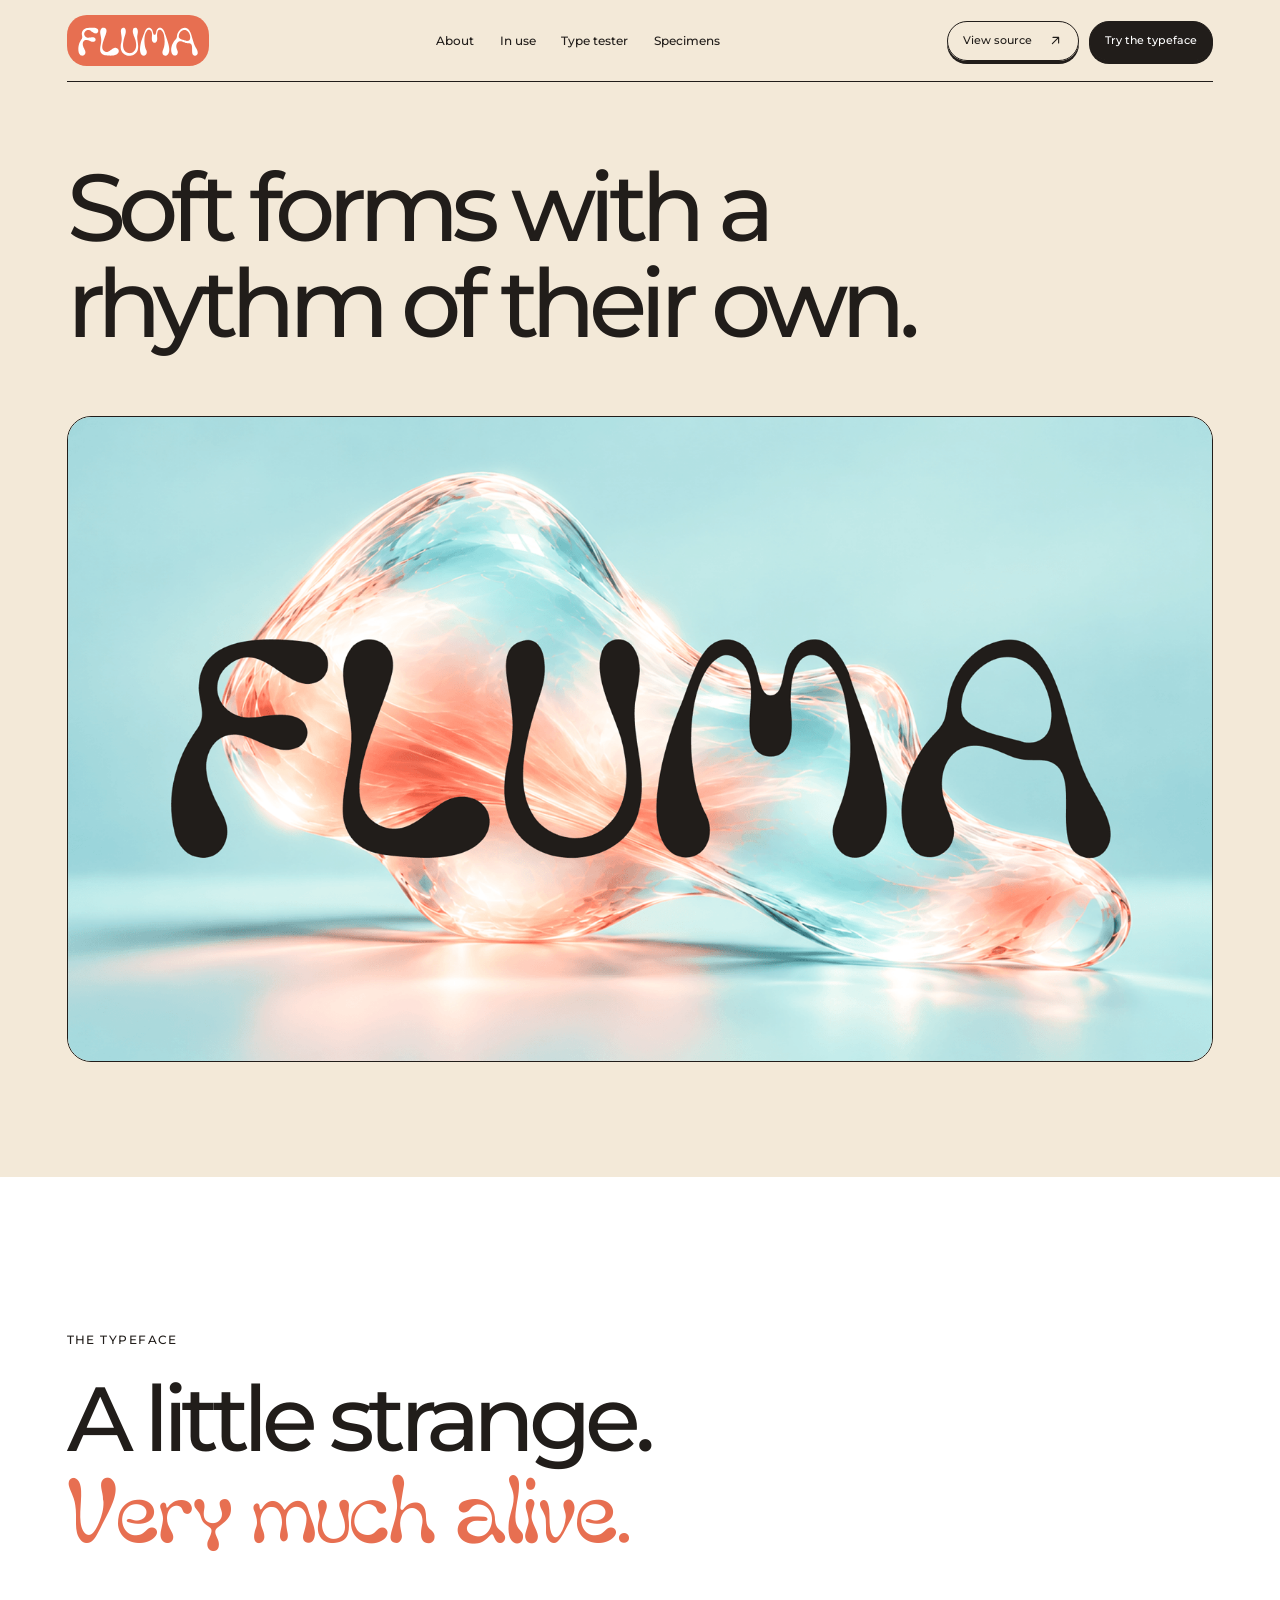
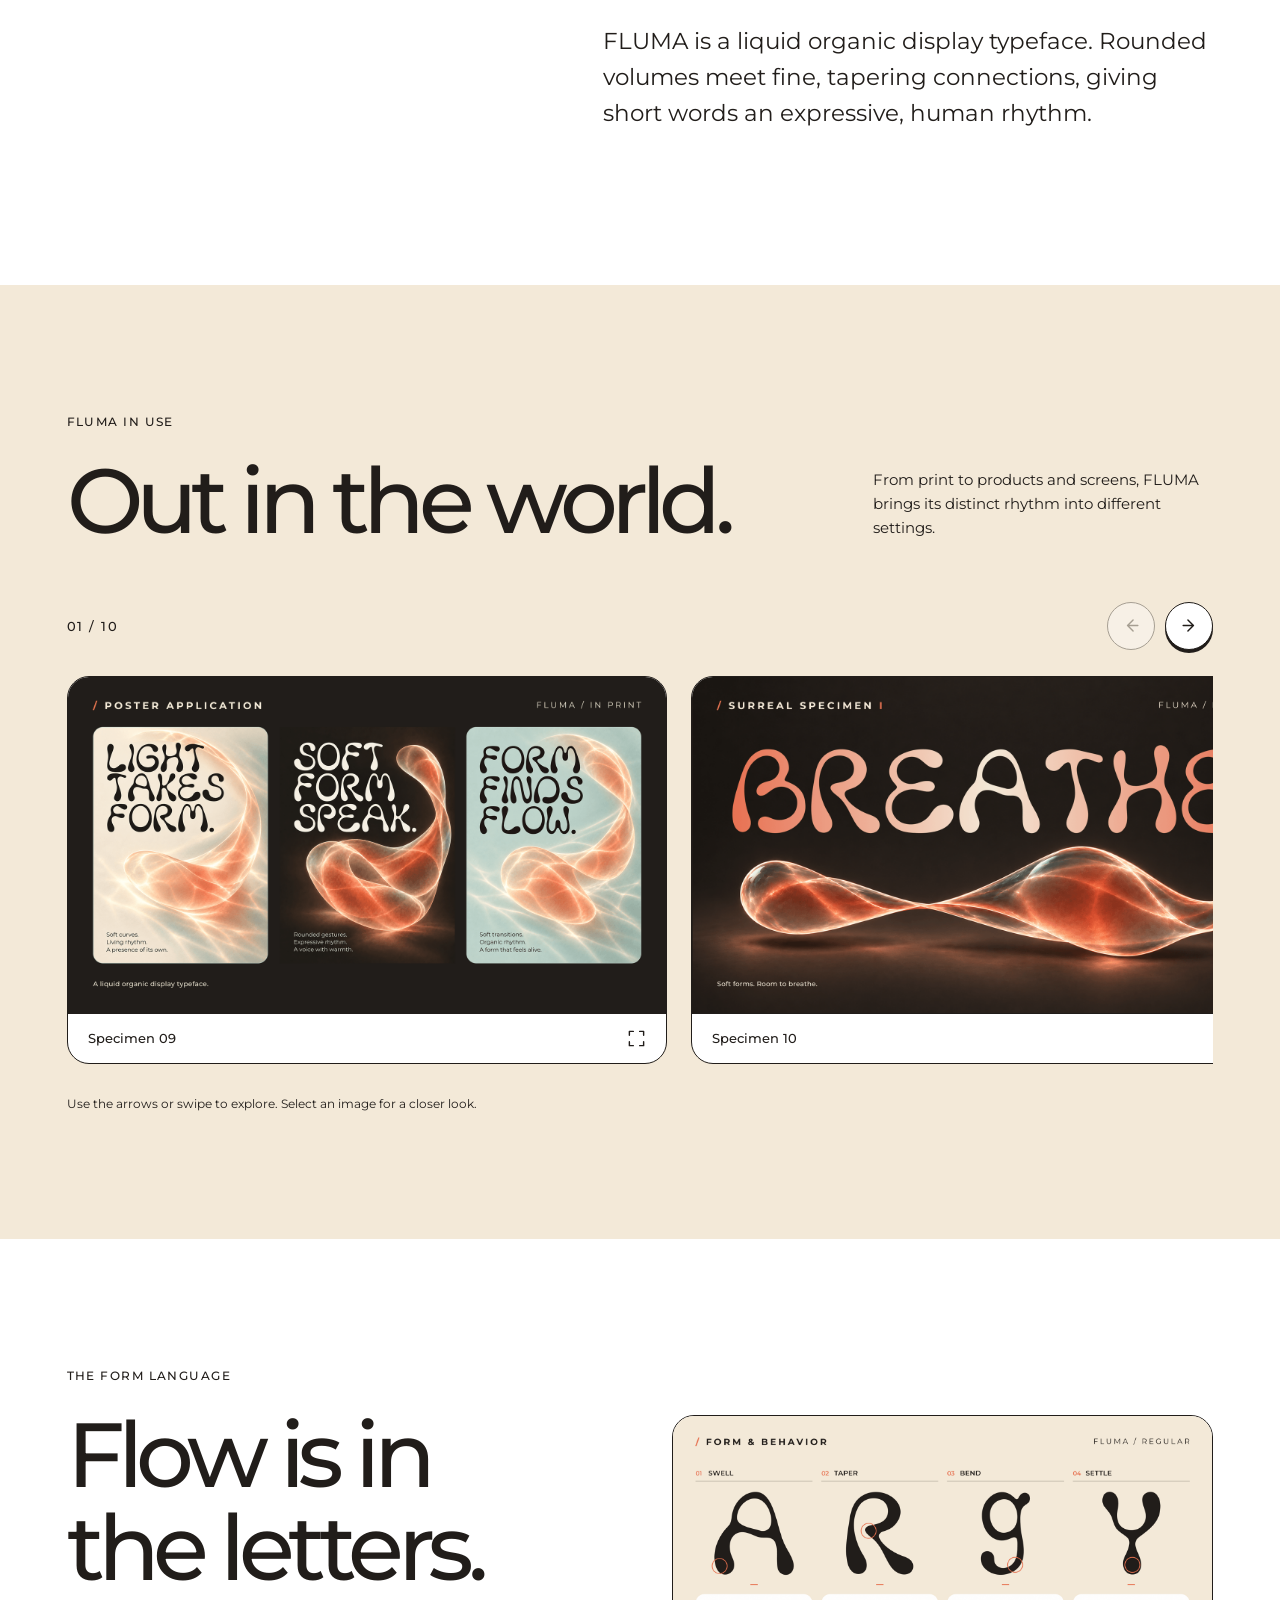
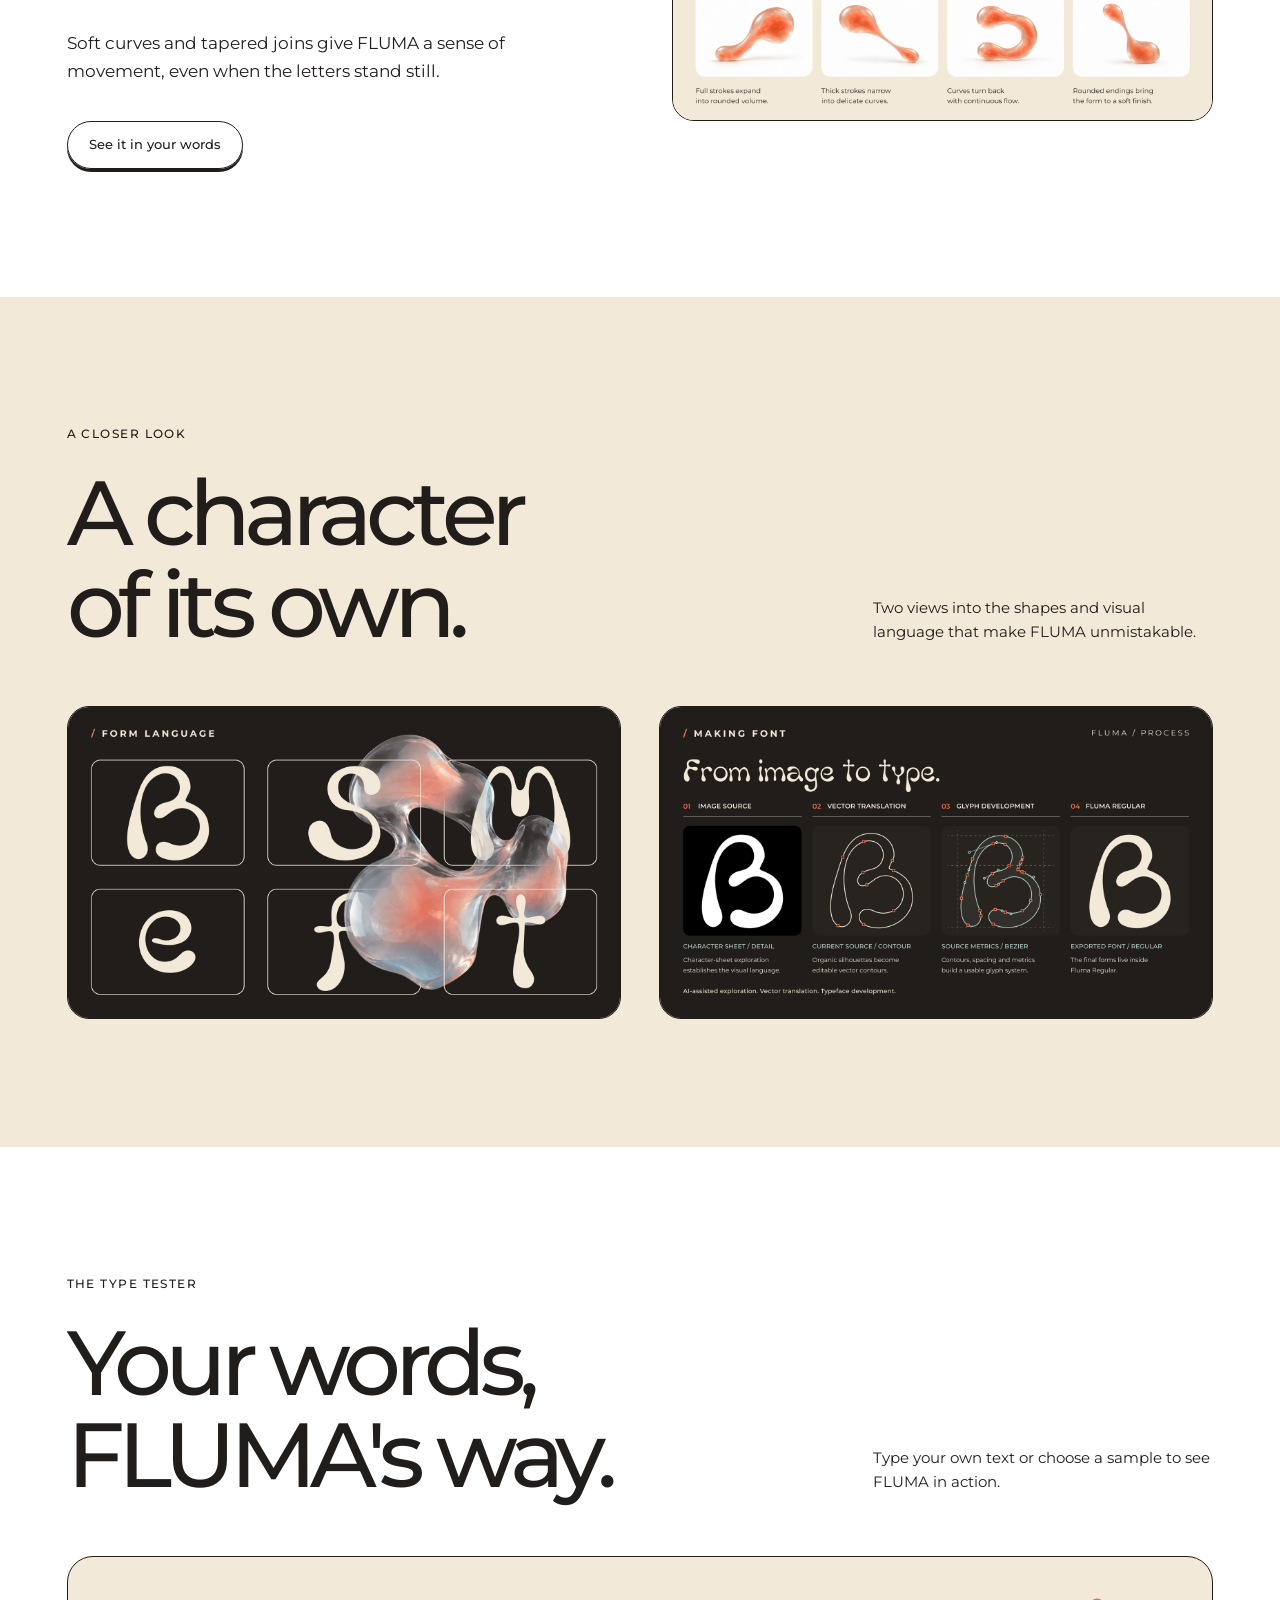
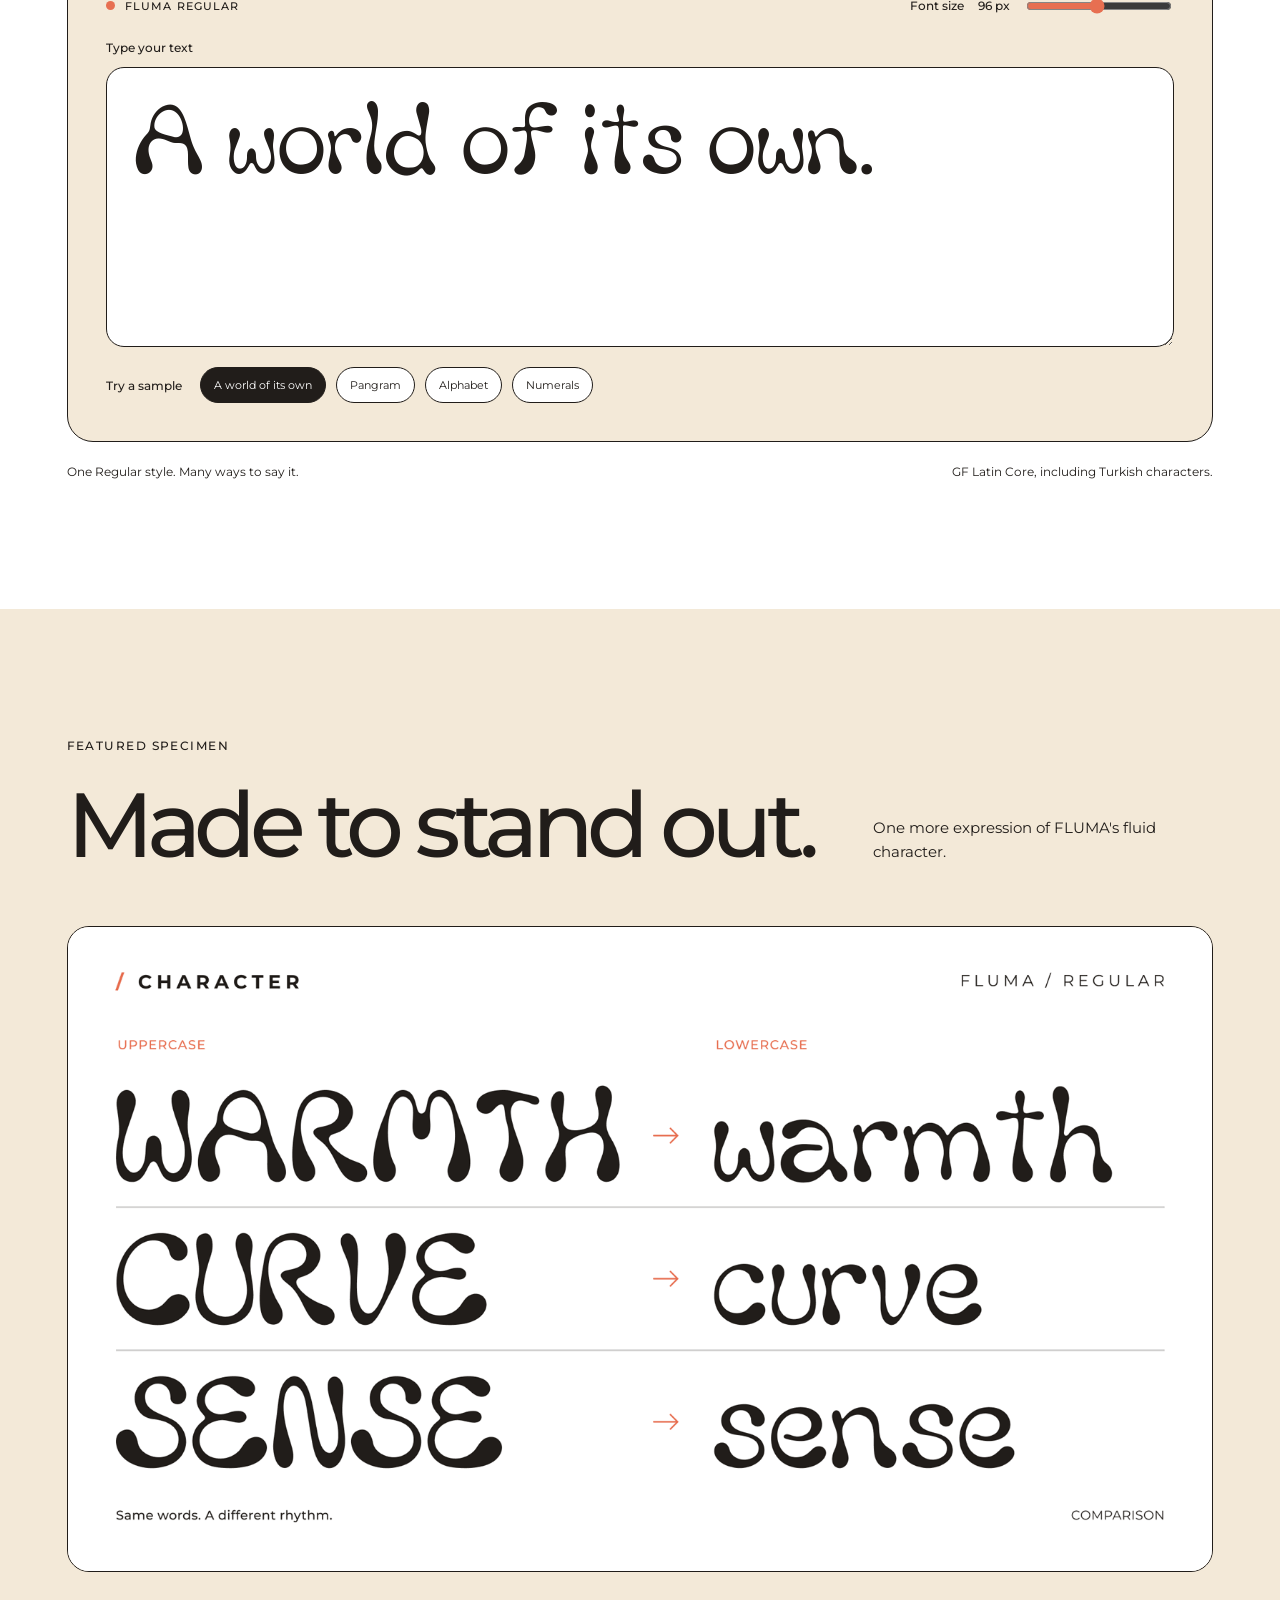
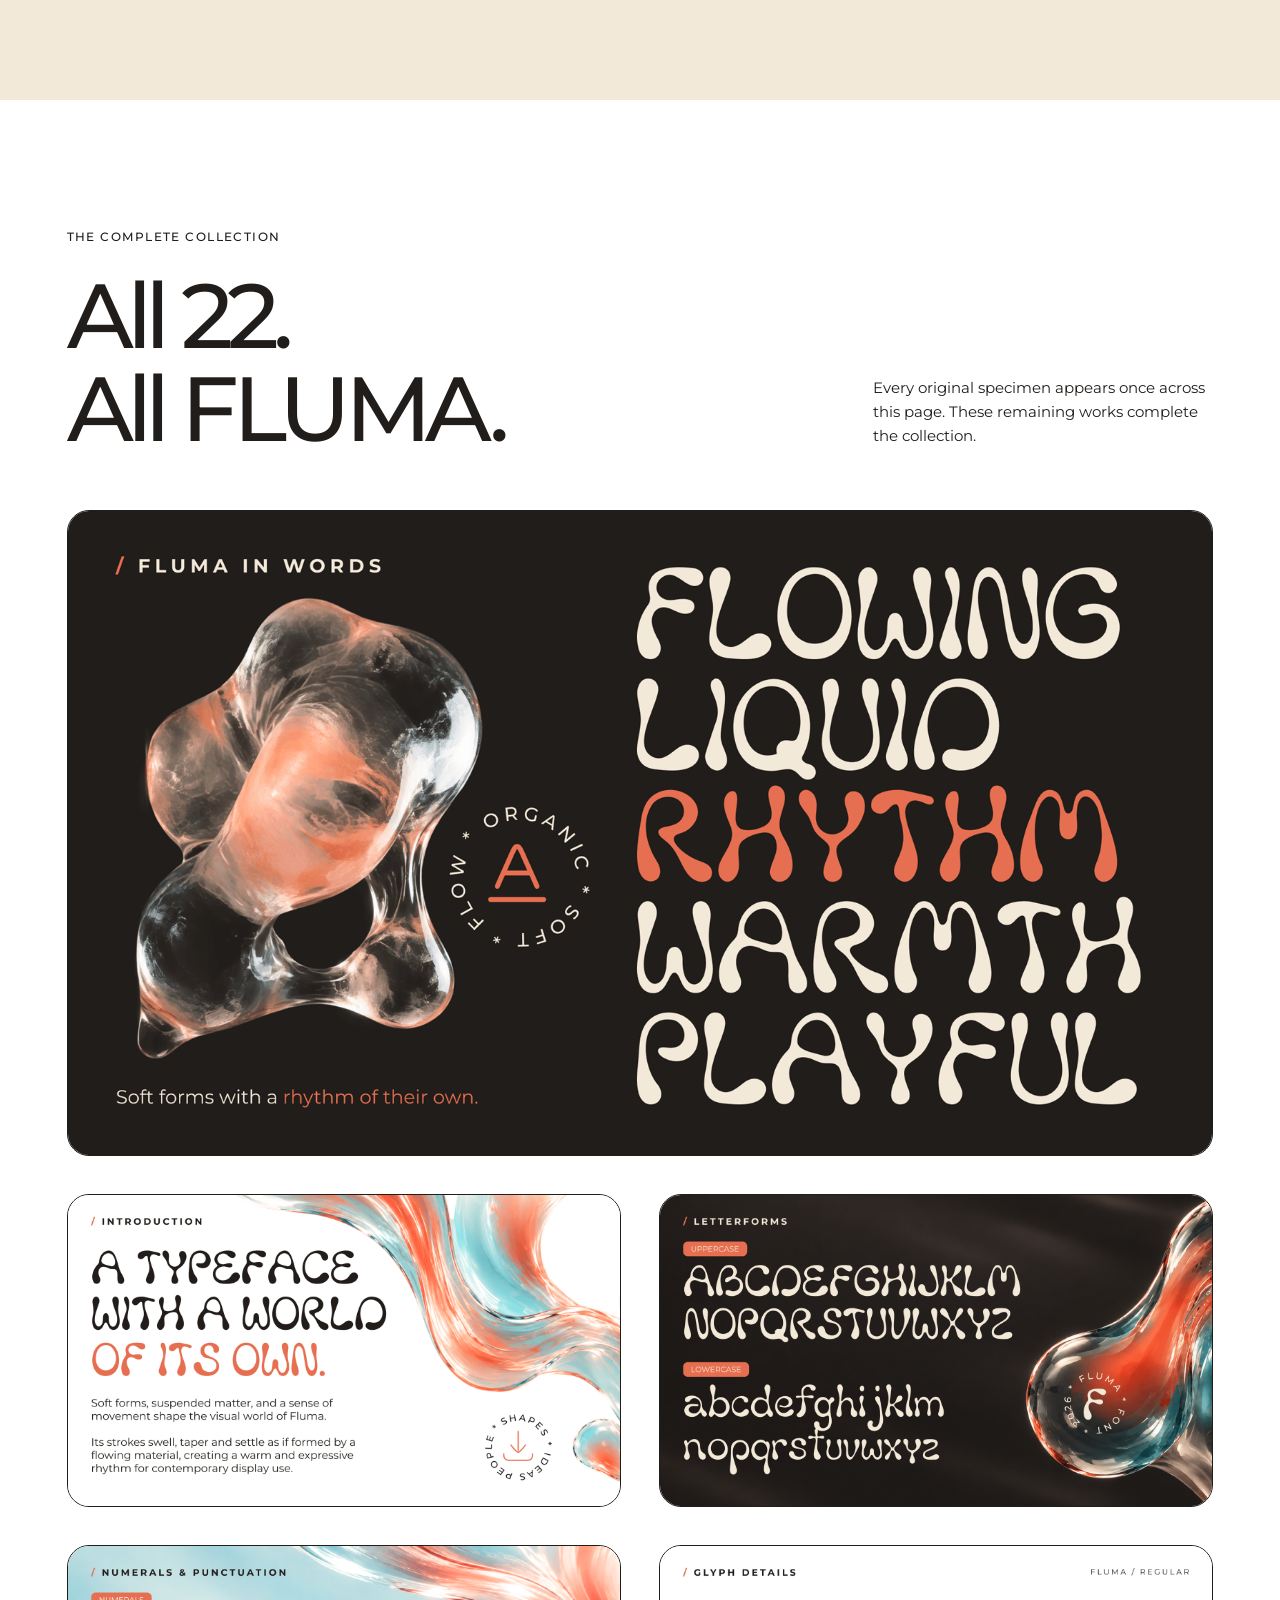
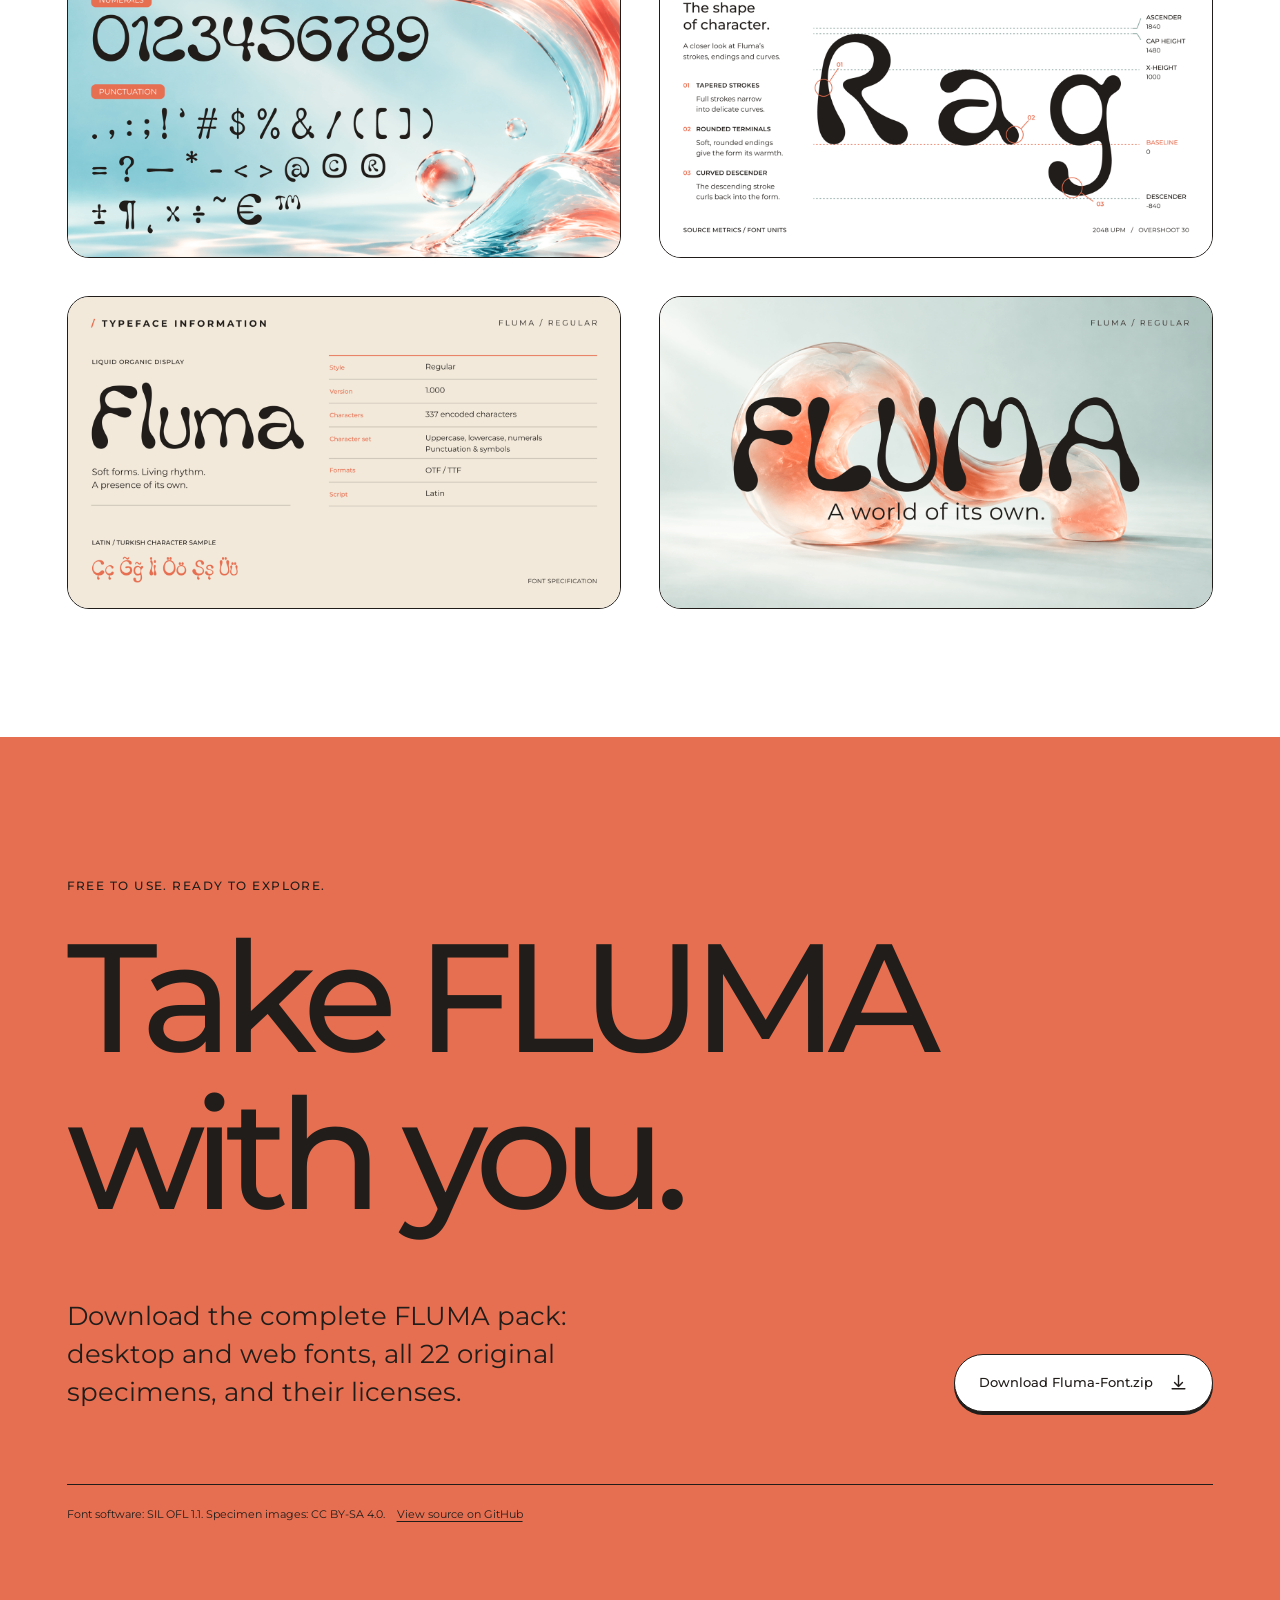
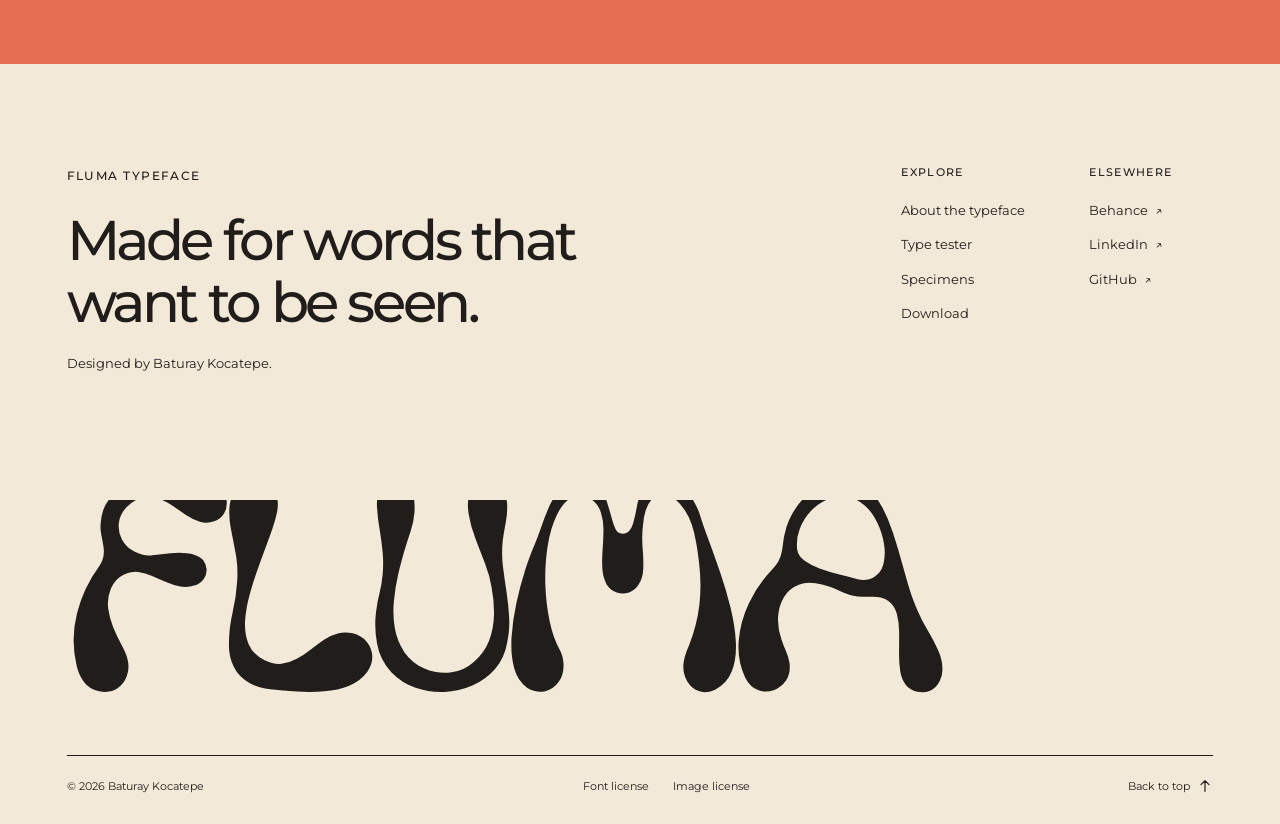
==== commit 5182a4b5: "Refresh FLUMA site assets after deploy" ====
--- a/index.html
+++ b/index.html
@@ -18,7 +18,7 @@
   <link rel="preconnect" href="https://fonts.gstatic.com" crossorigin>
   <link rel="preload" href="fonts/woff2/Fluma-Regular.woff2" as="font" type="font/woff2" crossorigin>
   <link rel="stylesheet" href="https://fonts.googleapis.com/css2?family=Montserrat:wght@300;400;500&display=swap">
-  <link rel="stylesheet" href="site/style.css">
+  <link rel="stylesheet" href="site/style.css?v=20261024-2">
   <title>FLUMA Font | Organic Display Typeface by Baturay Kocatepe</title>
   <script type="application/ld+json">
   {"@context":"https://schema.org","@type":"CreativeWork","name":"FLUMA","description":"An organic display typeface with soft, tapering forms for headlines and branding.","creator":{"@type":"Person","name":"Baturay Kocatepe"},"url":"https://baturaykocatepe.github.io/Fluma-Font/","license":"https://openfontlicense.org/open-font-license-official-text/","image":"https://baturaykocatepe.github.io/Fluma-Font/documentation/article/specimen01.png"}
@@ -139,6 +139,6 @@
   <dialog class="license-dialog" id="license-dialog" aria-labelledby="license-dialog-title">
     <div class="dialog-frame"><div class="dialog-top"><h2 id="license-dialog-title">License</h2><button class="dialog-close" type="button" data-close aria-label="Close license"><svg aria-hidden="true" viewBox="0 0 24 24"><path d="M5 5 19 19M19 5 5 19"/></svg></button></div><iframe class="license-content" id="license-content" title="License text"></iframe></div>
   </dialog>
-  <script src="site/script.js" defer></script>
+  <script src="site/script.js?v=20261024-2" defer></script>
 </body>
 </html>
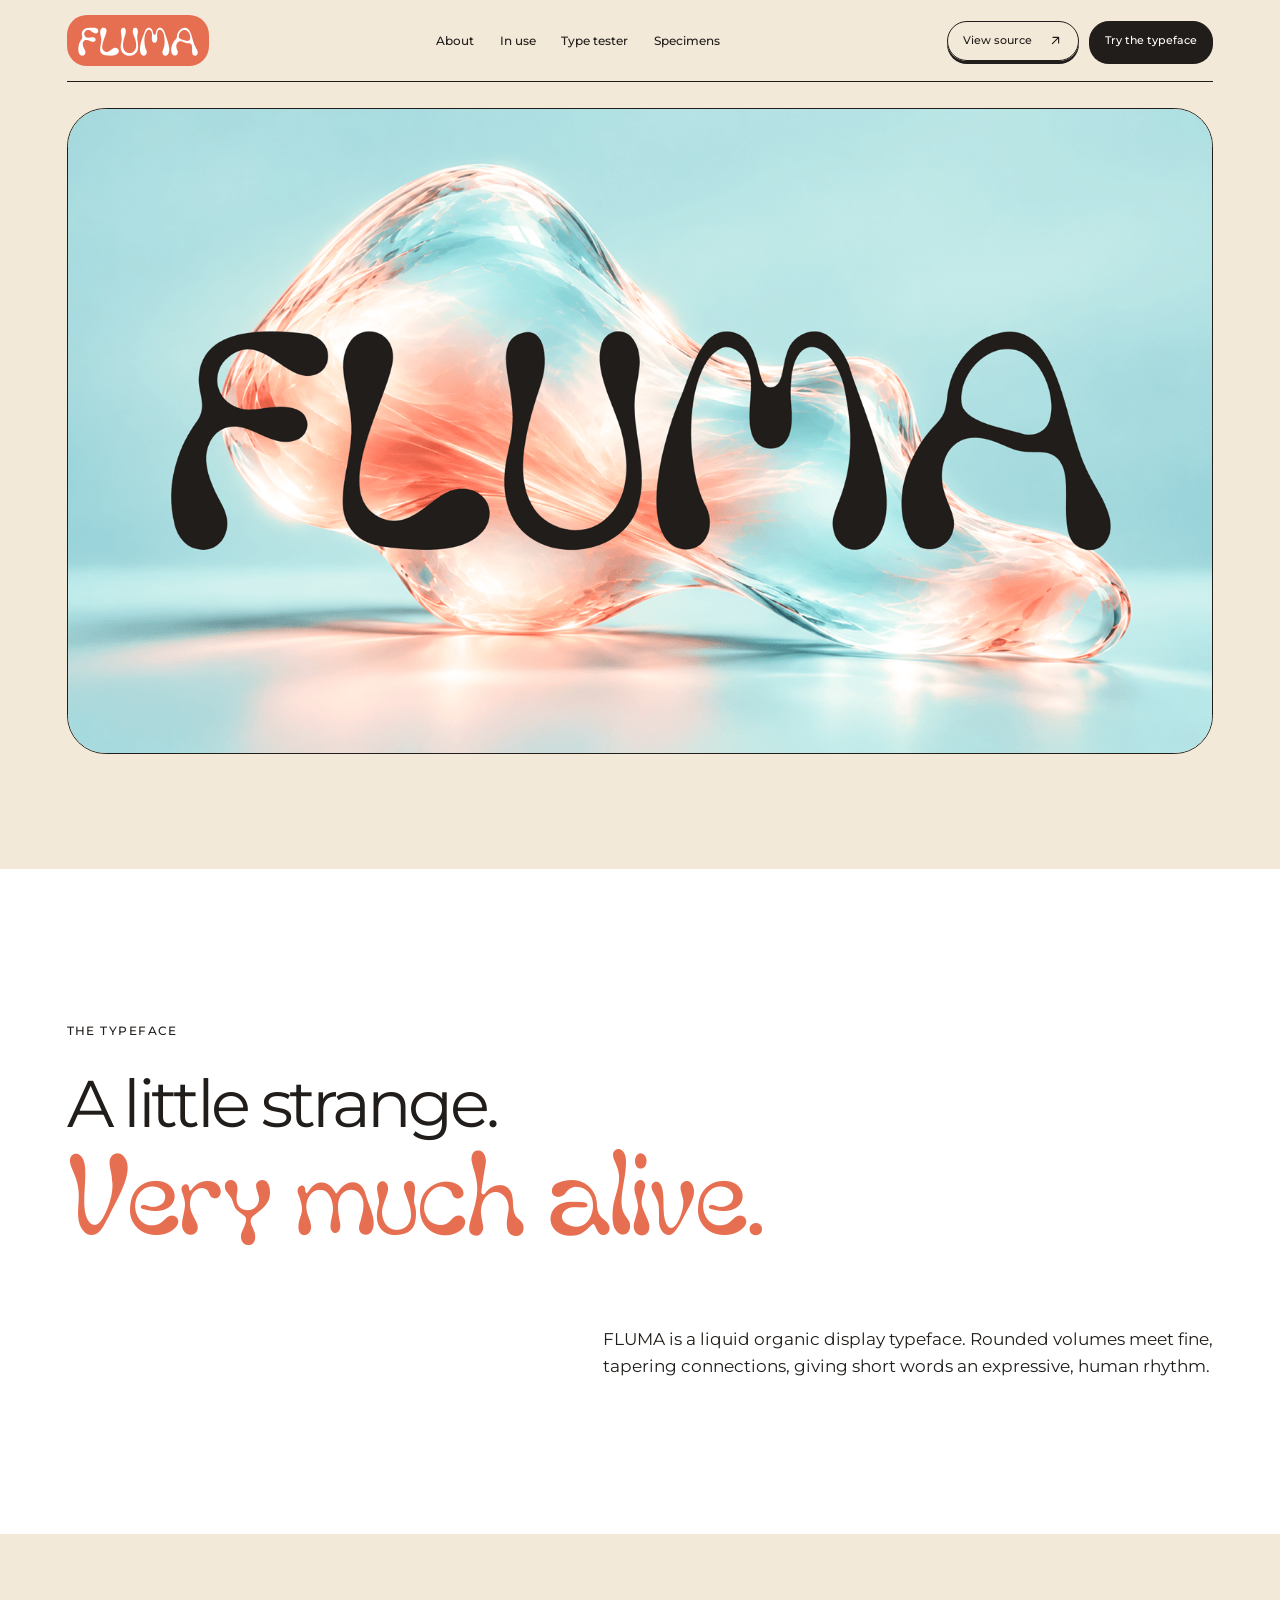
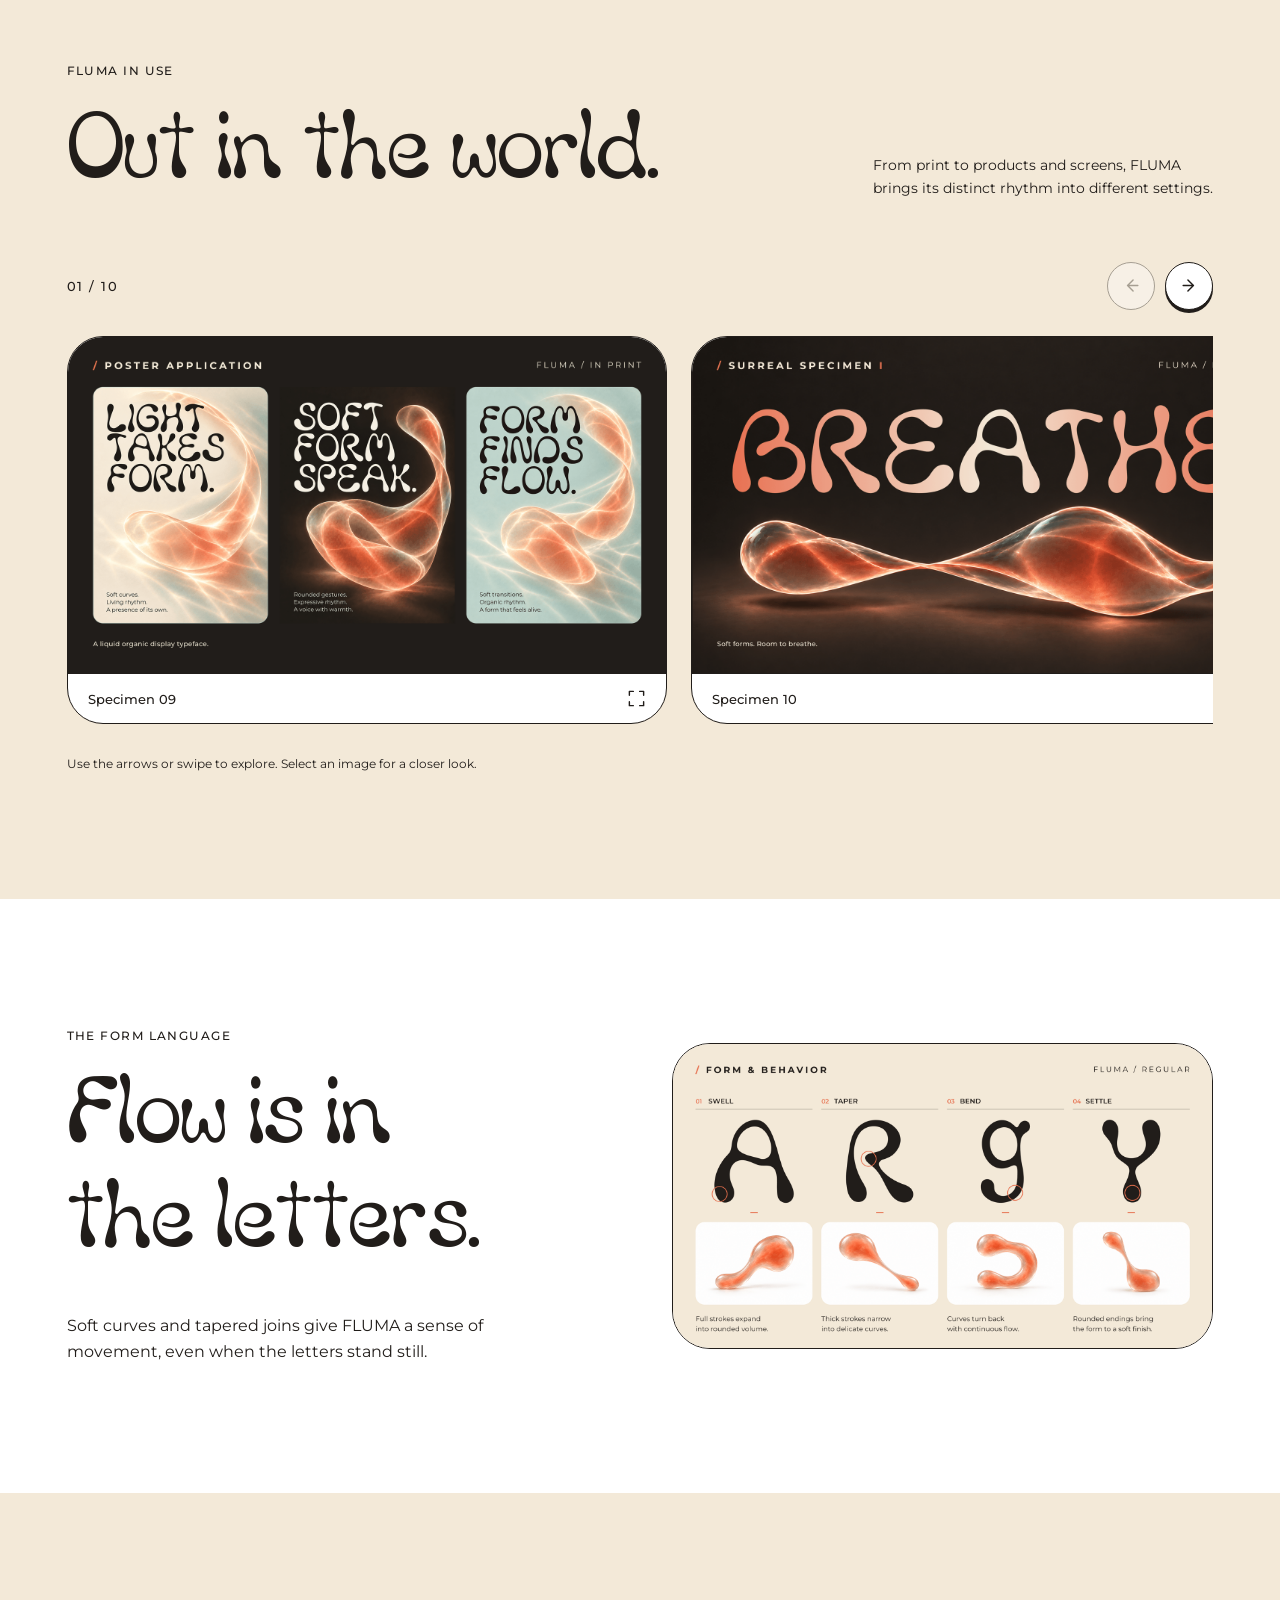
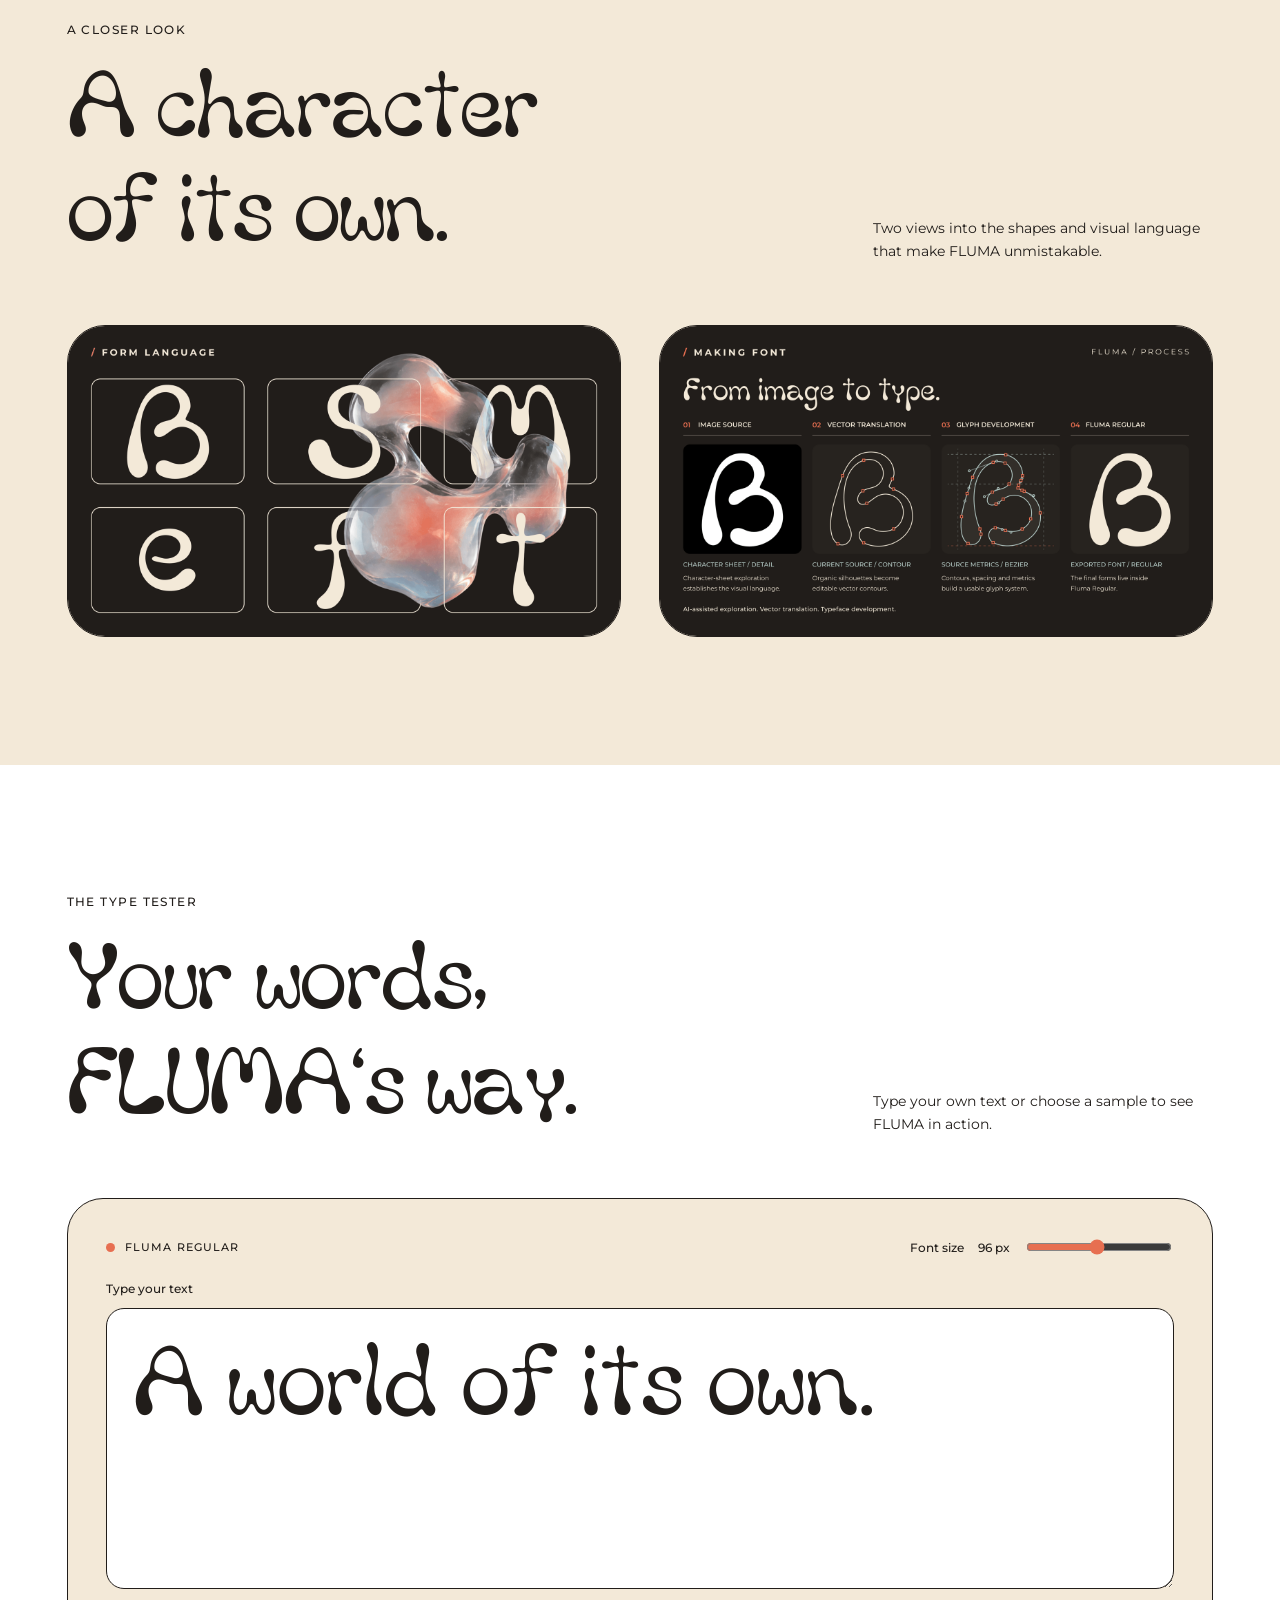
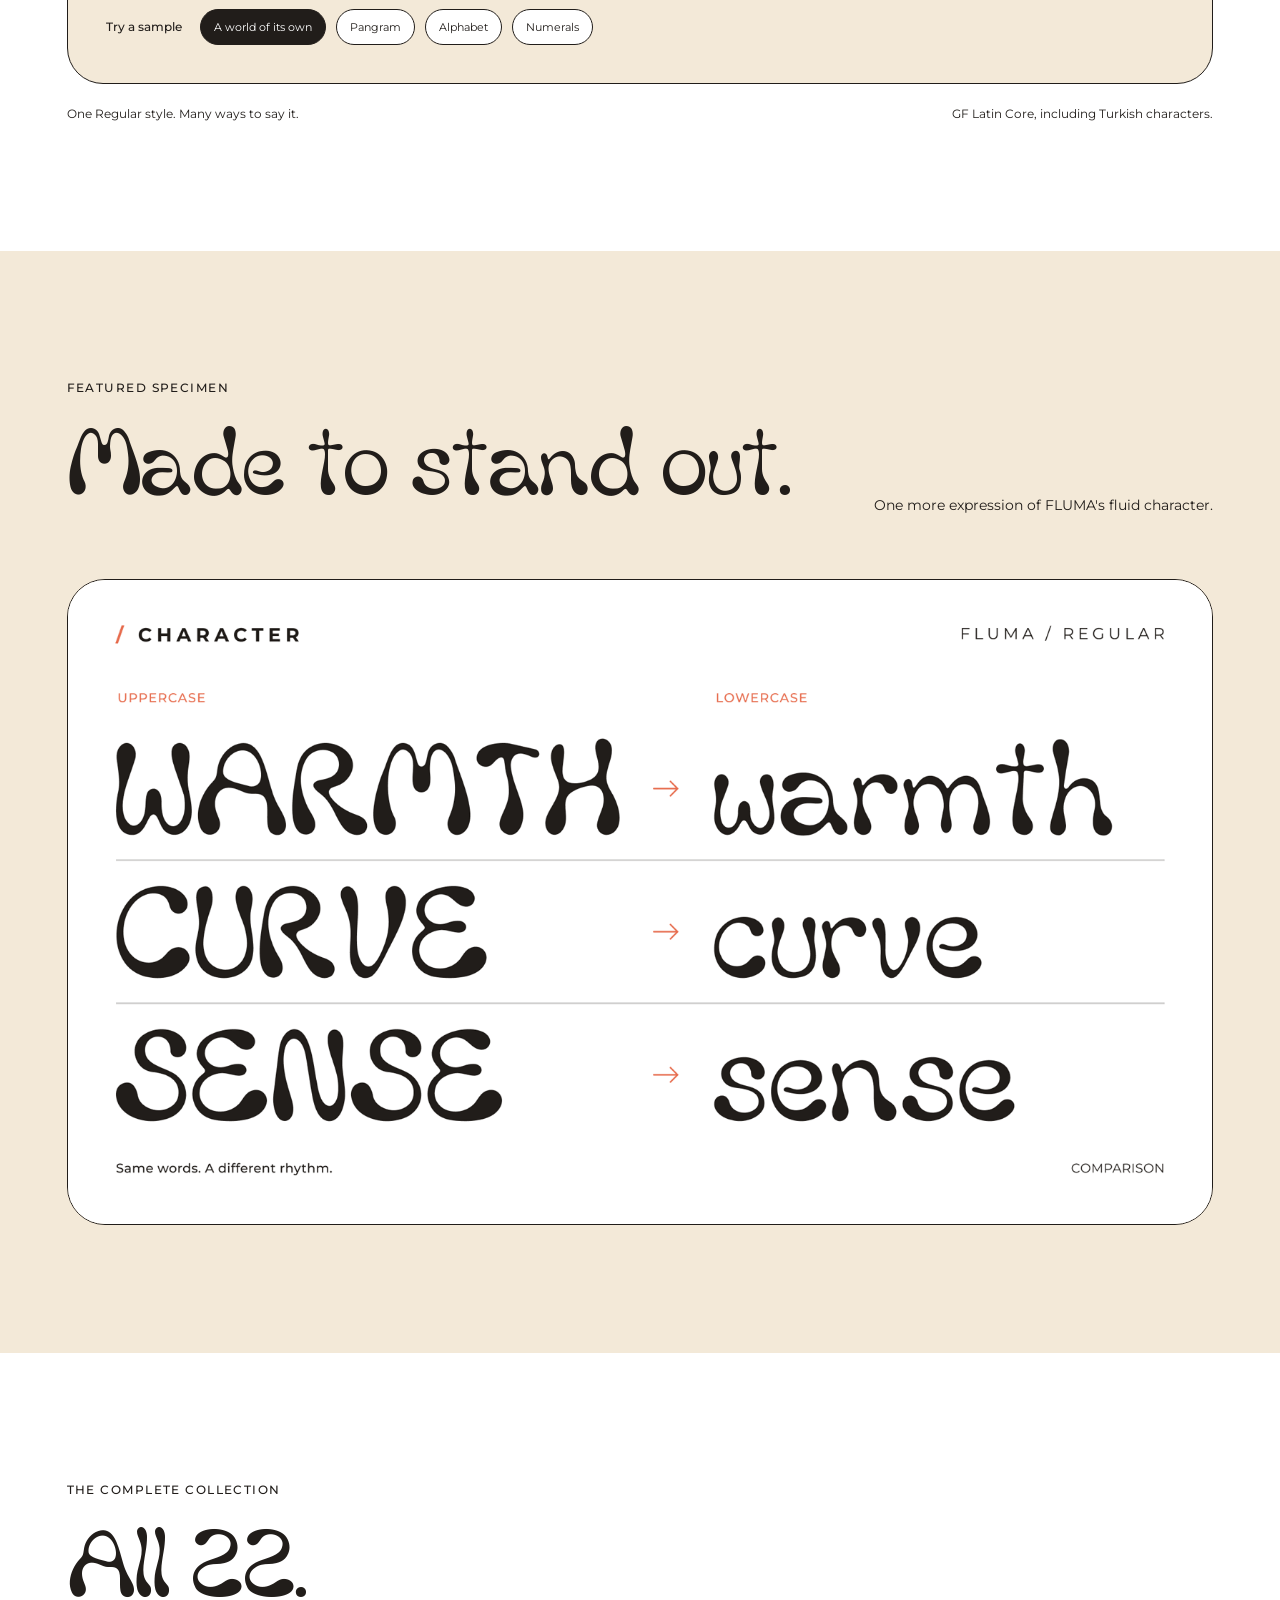
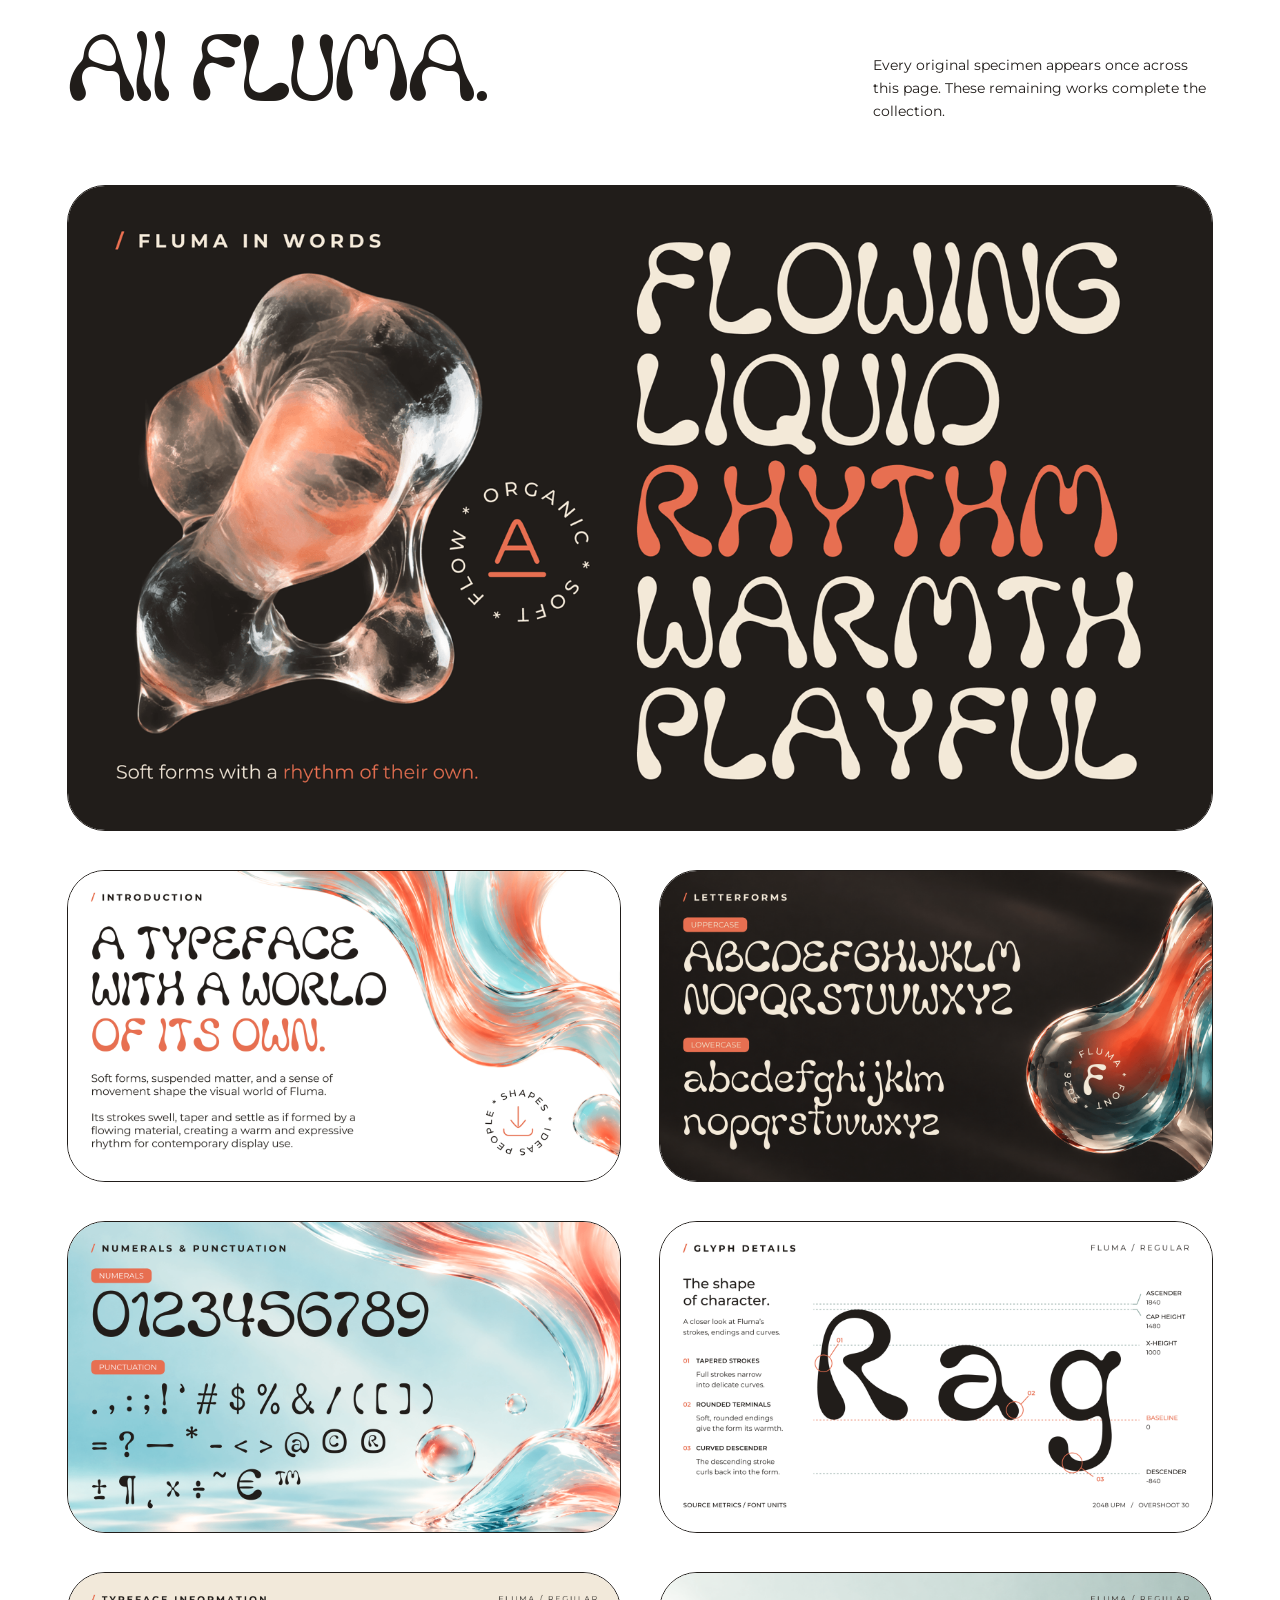
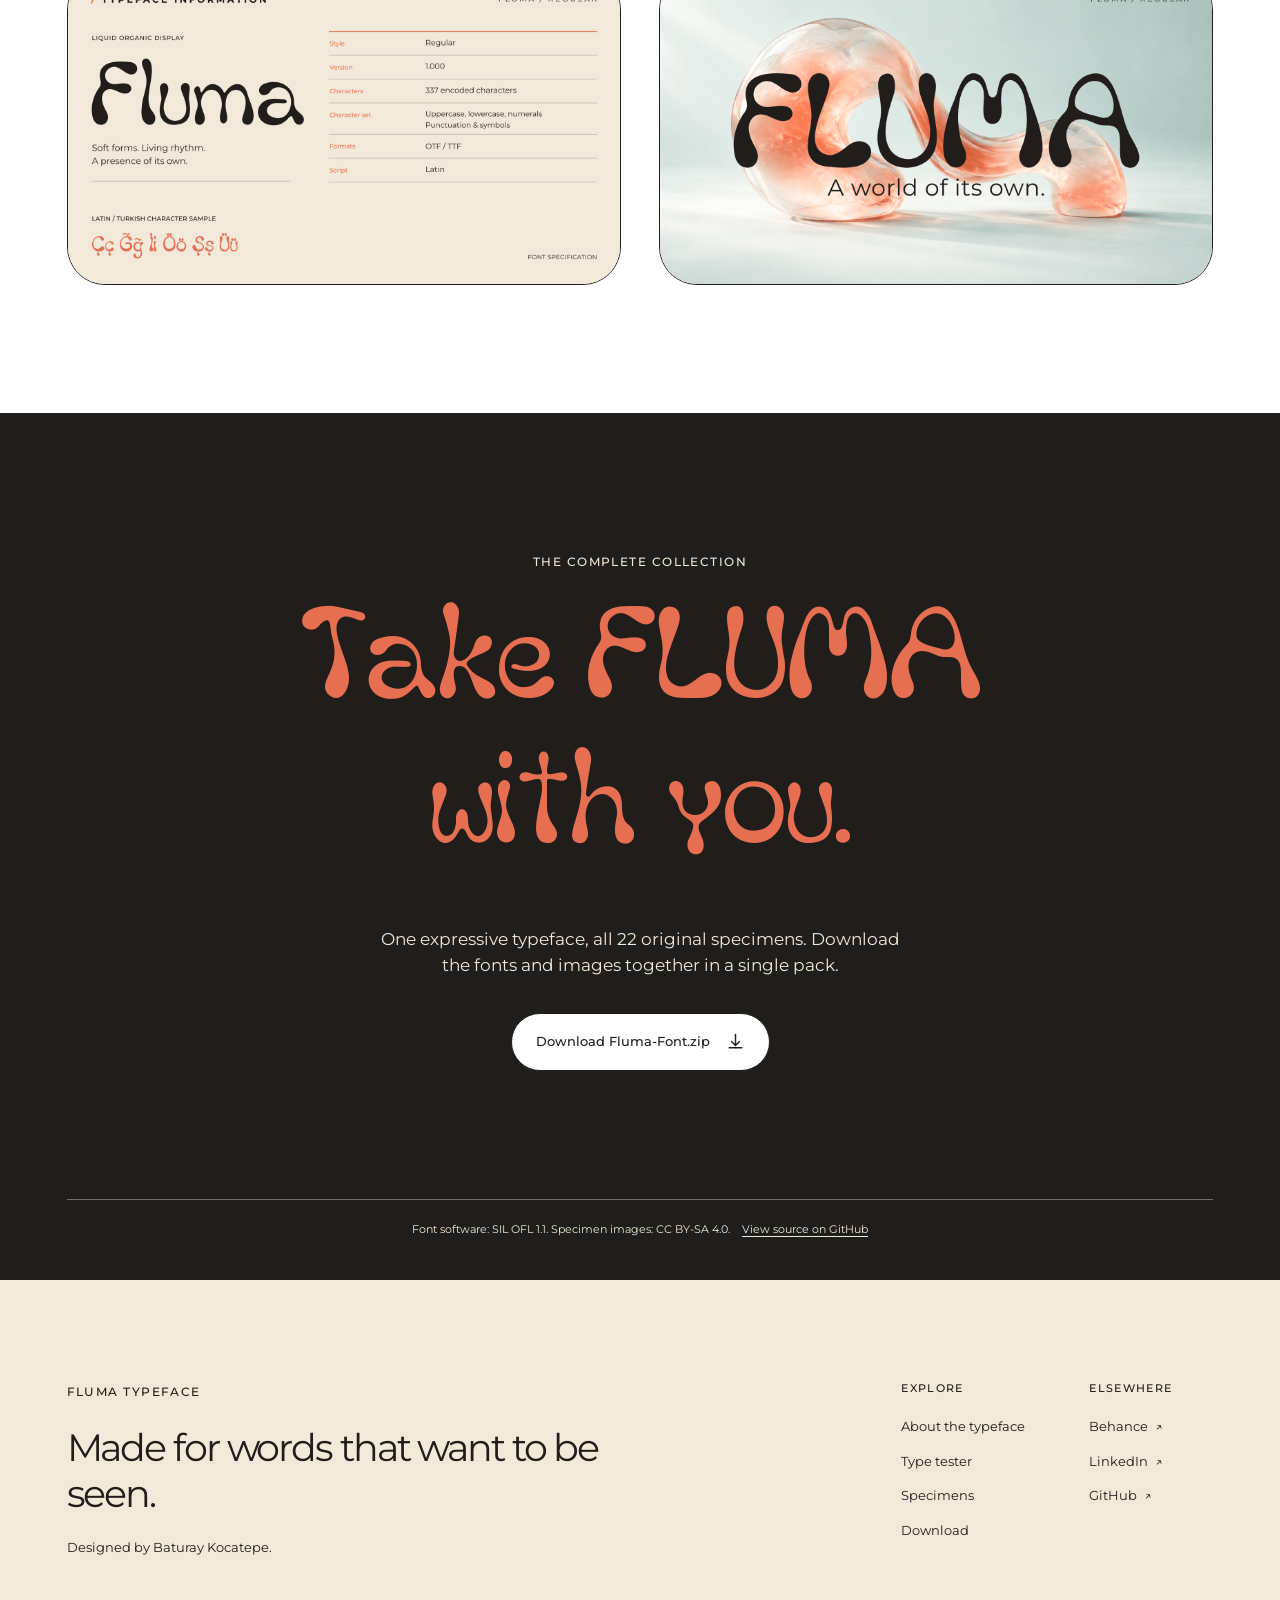
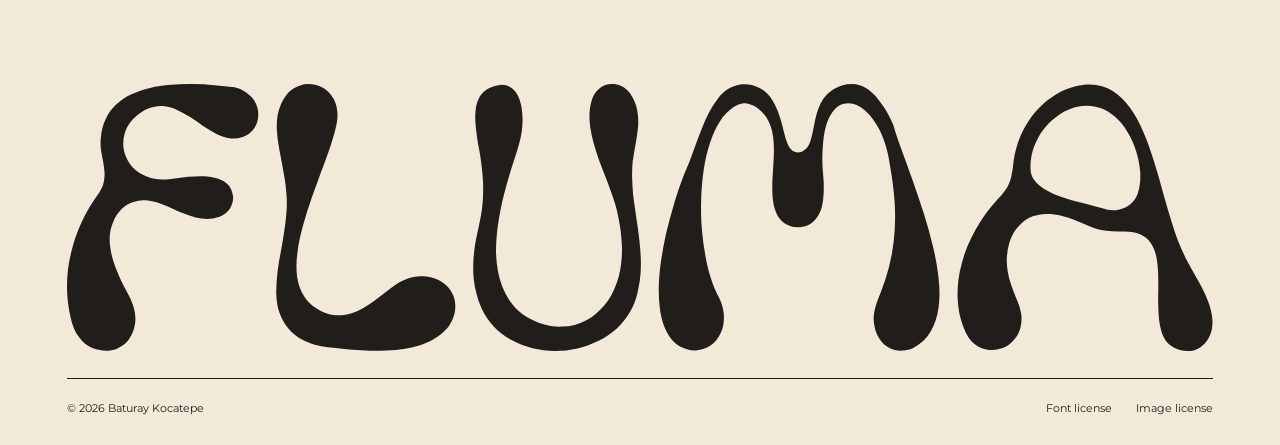
==== commit de7ebcb3: "Center FLUMA identity and refine site typography" ====
--- a/index.html
+++ b/index.html
@@ -18,7 +18,7 @@
   <link rel="preconnect" href="https://fonts.gstatic.com" crossorigin>
   <link rel="preload" href="fonts/woff2/Fluma-Regular.woff2" as="font" type="font/woff2" crossorigin>
   <link rel="stylesheet" href="https://fonts.googleapis.com/css2?family=Montserrat:wght@300;400;500&display=swap">
-  <link rel="stylesheet" href="site/style.css?v=20261024-2">
+  <link rel="stylesheet" href="site/style.css?v=20261024-3">
   <title>FLUMA Font | Organic Display Typeface by Baturay Kocatepe</title>
   <script type="application/ld+json">
   {"@context":"https://schema.org","@type":"CreativeWork","name":"FLUMA","description":"An organic display typeface with soft, tapering forms for headlines and branding.","creator":{"@type":"Person","name":"Baturay Kocatepe"},"url":"https://baturaykocatepe.github.io/Fluma-Font/","license":"https://openfontlicense.org/open-font-license-official-text/","image":"https://baturaykocatepe.github.io/Fluma-Font/documentation/article/specimen01.png"}
@@ -42,14 +42,14 @@
 
   <main id="main">
     <section class="hero shell" aria-labelledby="hero-title">
-      <h1 id="hero-title">Soft forms with a rhythm of their own.</h1>
+      <h1 class="visually-hidden" id="hero-title">FLUMA, an organic display typeface</h1>
       <figure class="hero-art"><img src="documentation/article/specimen01.png" alt="FLUMA lettering over a translucent, flowing sculptural form" width="1600" height="900" fetchpriority="high"></figure>
     </section>
 
     <section class="statement" id="about" aria-labelledby="statement-title">
       <div class="shell statement-inner" data-reveal>
         <p class="eyebrow">The typeface</p>
-        <h2 id="statement-title">A little strange.<br><em>Very much alive.</em></h2>
+        <h2 id="statement-title"><span>A little strange.</span><em>Very much alive.</em></h2>
         <p class="statement-copy">FLUMA is a liquid organic display typeface. Rounded volumes meet fine, tapering connections, giving short words an expressive, human rhythm.</p>
       </div>
     </section>
@@ -73,7 +73,7 @@
     </section>
 
     <section class="forms" id="forms" aria-labelledby="forms-title"><div class="shell forms-inner">
-      <div class="forms-copy" data-reveal><p class="eyebrow">The form language</p><h2 id="forms-title">Flow is in<br>the letters.</h2><p>Soft curves and tapered joins give FLUMA a sense of movement, even when the letters stand still.</p><a class="pill pill-outline" href="#try">See it in your words</a></div>
+      <div class="forms-copy" data-reveal><p class="eyebrow">The form language</p><h2 id="forms-title">Flow is in<br>the letters.</h2><p>Soft curves and tapered joins give FLUMA a sense of movement, even when the letters stand still.</p></div>
       <a class="forms-art image-link" href="documentation/article/specimen08.png" data-caption="Specimen 08" aria-label="Enlarge specimen 08"><img src="documentation/article/specimen08.png" alt="FLUMA letterform study, specimen 08" width="1600" height="900" loading="lazy"></a>
     </div></section>
 
@@ -115,8 +115,10 @@
     </div></section>
 
     <section class="download" id="download" aria-labelledby="download-title"><div class="shell download-inner" data-reveal>
-      <p class="eyebrow">Free to use. Ready to explore.</p><h2 id="download-title">Take FLUMA<br>with you.</h2>
-      <div class="download-row"><p>Download the complete FLUMA pack: desktop and web fonts, all 22 original specimens, and their licenses.</p><a class="pill pill-white download-button" href="https://github.com/baturaykocatepe/Fluma-Font/releases/latest/download/Fluma-Font.zip">Download Fluma-Font.zip <svg aria-hidden="true" viewBox="0 0 24 24"><path d="M12 3v14m-5-5 5 5 5-5M4 20h16"/></svg></a></div>
+      <p class="eyebrow">The complete collection</p>
+      <h2 id="download-title">Take FLUMA<br>with you.</h2>
+      <p class="download-copy">One expressive typeface, all 22 original specimens. Download the fonts and images together in a single pack.</p>
+      <a class="pill pill-white download-button" href="https://github.com/baturaykocatepe/Fluma-Font/releases/latest/download/Fluma-Font.zip">Download Fluma-Font.zip <svg aria-hidden="true" viewBox="0 0 24 24"><path d="M12 3v14m-5-5 5 5 5-5M4 20h16"/></svg></a>
       <p class="license-note">Font software: SIL OFL 1.1. Specimen images: CC BY-SA 4.0. <a href="https://github.com/baturaykocatepe/Fluma-Font" target="_blank" rel="noopener noreferrer">View source on GitHub</a></p>
     </div></section>
   </main>
@@ -129,9 +131,11 @@
         <div><h2>Elsewhere</h2><a href="https://www.behance.net/baturaykocatepe" target="_blank" rel="noopener noreferrer">Behance <span aria-hidden="true">↗</span></a><a href="https://www.linkedin.com/in/baturaykocatepe" target="_blank" rel="noopener noreferrer">LinkedIn <span aria-hidden="true">↗</span></a><a href="https://github.com/baturaykocatepe" target="_blank" rel="noopener noreferrer">GitHub <span aria-hidden="true">↗</span></a></div>
       </div>
     </div>
-    <div class="footer-signature" aria-hidden="true">FLUMA</div>
-    <div class="footer-bottom"><span>© 2026 Baturay Kocatepe</span><div><a href="OFL.txt" data-license="Font license">Font license</a><a href="documentation/image-license.txt" data-license="Image license">Image license</a></div><button class="back-top" type="button">Back to top <svg aria-hidden="true" viewBox="0 0 24 24"><path d="M12 20V4m-6 6 6-6 6 6"/></svg></button></div>
+    <div class="footer-signature"><img src="site/FLUMA-text-logo.svg" alt="FLUMA" width="1183" height="276" loading="lazy"></div>
+    <div class="footer-bottom"><span>© 2026 Baturay Kocatepe</span><div><a href="OFL.txt" data-license="Font license">Font license</a><a href="documentation/image-license.txt" data-license="Image license">Image license</a></div></div>
   </footer>
+
+  <button class="back-top" type="button" aria-label="Back to top" title="Back to top"><svg aria-hidden="true" viewBox="0 0 24 24"><path d="M12 20V4m-6 6 6-6 6 6"/></svg></button>
 
   <dialog class="image-dialog" id="image-dialog" aria-label="Enlarged specimen image">
     <div class="dialog-frame"><div class="dialog-top"><span id="image-dialog-caption">Specimen</span><button class="dialog-close" type="button" data-close aria-label="Close enlarged image"><svg aria-hidden="true" viewBox="0 0 24 24"><path d="M5 5 19 19M19 5 5 19"/></svg></button></div><img id="image-dialog-image" alt=""></div>
@@ -139,6 +143,6 @@
   <dialog class="license-dialog" id="license-dialog" aria-labelledby="license-dialog-title">
     <div class="dialog-frame"><div class="dialog-top"><h2 id="license-dialog-title">License</h2><button class="dialog-close" type="button" data-close aria-label="Close license"><svg aria-hidden="true" viewBox="0 0 24 24"><path d="M5 5 19 19M19 5 5 19"/></svg></button></div><iframe class="license-content" id="license-content" title="License text"></iframe></div>
   </dialog>
-  <script src="site/script.js?v=20261024-2" defer></script>
+  <script src="site/script.js?v=20261024-3" defer></script>
 </body>
 </html>
--- a/site/style.css
+++ b/site/style.css
@@ -26,6 +26,7 @@
 :focus-visible { outline: 3px solid var(--coral); outline-offset: 4px; }
 ::selection { background: var(--coral); color: var(--white); }
 .shell { padding-inline: clamp(22px, 5.2vw, 92px); }
+.visually-hidden { position: absolute; width: 1px; height: 1px; padding: 0; margin: -1px; overflow: hidden; clip: rect(0, 0, 0, 0); white-space: nowrap; border: 0; }
 .js-ready [data-reveal] { opacity: 0; transform: translateY(24px); transition: opacity .65s ease, transform .65s ease; }
 .js-ready [data-reveal].revealed { opacity: 1; transform: none; }
 .skip-link { position: fixed; top: -80px; left: 20px; z-index: 500; padding: 13px 18px; background: var(--ink); color: var(--white); }
@@ -34,6 +35,7 @@
 .status-dot { display: inline-block; width: 9px; height: 9px; flex: 0 0 auto; border-radius: 50%; background: var(--coral); }
 h1, h2, p, figure { margin-top: 0; }
 h2 { margin-bottom: 0; font-size: clamp(52px, 7.1vw, 112px); font-weight: 500; letter-spacing: -.072em; line-height: 1.02; text-wrap: balance; }
+main section h2 { font-family: FLUMA, sans-serif; font-size: clamp(60px, 7.2vw, 112px); font-weight: 400; letter-spacing: -.015em; line-height: 1.13; }
 h2 em { color: var(--coral); font-family: FLUMA, sans-serif; font-style: normal; font-weight: 400; letter-spacing: -.02em; }
 
 .pill, .round-button {
@@ -64,25 +66,26 @@
 .header-source svg { width: 15px; height: 15px; }
 .menu-toggle { display: none; }
 
-.hero { padding-top: clamp(40px, 6vw, 96px); padding-bottom: clamp(80px, 9vw, 132px); }
-.hero h1 { max-width: 1000px; margin-bottom: clamp(36px, 5vw, 74px); font-size: clamp(46px, 7.4vw, 116px); font-weight: 500; line-height: 1.02; letter-spacing: -.075em; text-wrap: balance; }
-.hero-art { margin: 0; overflow: hidden; border: 1px solid var(--ink); border-radius: 24px; background: var(--white); }
+.hero { padding-top: clamp(16px, 2vw, 28px); padding-bottom: clamp(86px, 9vw, 132px); }
+.hero-art { width: 100%; max-width: min(100%, 145svh); margin: 0 auto; overflow: hidden; border: 1px solid var(--ink); border-radius: clamp(26px, 3vw, 44px); background: var(--white); }
 .hero-art img { width: 100%; height: auto; }
 
 .statement { padding-block: clamp(100px, 12vw, 170px); background: var(--white); }
 .statement-inner { max-width: 1650px; }
 .statement h2 { max-width: 1250px; }
-.statement-copy { max-width: 610px; margin: 56px 0 0 auto; font-size: clamp(18px, 1.8vw, 24px); font-weight: 400; line-height: 1.55; }
+.statement h2 span { display: block; font-family: Montserrat, Arial, sans-serif; font-size: .72em; font-weight: 400; letter-spacing: -.055em; line-height: 1.2; }
+.statement h2 em { display: block; margin-top: .04em; font-size: 1.22em; line-height: 1.07; }
+.statement-copy { max-width: 610px; margin: 56px 0 0 auto; font-size: clamp(16px, 1.35vw, 20px); font-weight: 400; line-height: 1.6; }
 
 .showcase { padding-top: clamp(100px, 10vw, 150px); padding-bottom: clamp(100px, 10vw, 150px); }
 .section-top { display: flex; justify-content: space-between; align-items: flex-end; gap: 50px; margin-bottom: 54px; }
 .section-top h2 { max-width: 930px; }
-.section-top > p { max-width: 340px; margin: 0 0 8px; font-size: 15px; font-weight: 400; line-height: 1.6; }
+.section-top > p { max-width: 340px; margin: 0 0 8px; font-size: 14px; font-weight: 400; line-height: 1.65; }
 .carousel-controls { display: flex; align-items: center; justify-content: space-between; margin-bottom: 24px; }
 .carousel-count { font-size: 13px; font-weight: 500; letter-spacing: .12em; }
 .carousel-arrows { display: flex; gap: 10px; }
 .showcase-track { display: flex; gap: 24px; padding: 2px 4px 14px 2px; overflow-x: auto; scroll-snap-type: x mandatory; scroll-behavior: smooth; scrollbar-width: thin; scrollbar-color: var(--coral) transparent; }
-.showcase-card { flex: 0 0 min(600px, 56vw); overflow: hidden; scroll-snap-align: start; border: 1px solid var(--ink); border-radius: 22px; background: var(--white); text-decoration: none; transition: transform .22s ease; }
+.showcase-card { flex: 0 0 min(600px, 56vw); overflow: hidden; scroll-snap-align: start; border: 1px solid var(--ink); border-radius: 36px; background: var(--white); text-decoration: none; transition: transform .22s ease; }
 .showcase-card:hover { transform: translateY(-4px); }
 .showcase-card img { width: 100%; height: auto; }
 .showcase-card span { display: flex; align-items: center; justify-content: space-between; gap: 16px; padding: 15px 20px; border-top: 1px solid var(--ink); font-size: 13px; font-weight: 500; }
@@ -90,8 +93,8 @@
 
 .forms { padding-block: clamp(100px, 10vw, 150px); background: var(--white); }
 .forms-inner { display: grid; grid-template-columns: minmax(0, 1fr) minmax(0, 1.05fr); gap: clamp(42px, 7vw, 110px); align-items: center; }
-.forms-copy p:not(.eyebrow) { max-width: 510px; margin: 36px 0; font-size: 17px; line-height: 1.6; }
-.forms-art, .pair-grid a, .feature-art, .specimen-grid a { display: block; overflow: hidden; border: 1px solid var(--ink); border-radius: 22px; background: var(--cream); transition: transform .24s ease; }
+.forms-copy p:not(.eyebrow) { max-width: 510px; margin: 36px 0 0; font-size: 16px; line-height: 1.6; }
+.forms-art, .pair-grid a, .feature-art, .specimen-grid a { display: block; overflow: hidden; border: 1px solid var(--ink); border-radius: 38px; background: var(--cream); transition: transform .24s ease; }
 .forms-art:hover, .pair-grid a:hover, .feature-art:hover, .specimen-grid a:hover { transform: translateY(-4px); }
 .forms-art img { width: 100%; height: auto; }
 
@@ -101,7 +104,7 @@
 .pair-grid img { width: 100%; height: auto; }
 
 .tester { padding-top: clamp(95px, 10vw, 145px); padding-bottom: clamp(95px, 10vw, 145px); background: var(--white); }
-.tester-panel { padding: clamp(20px, 3vw, 42px); border: 1px solid var(--ink); border-radius: 26px; background: var(--cream); }
+.tester-panel { padding: clamp(20px, 3vw, 42px); border: 1px solid var(--ink); border-radius: 36px; background: var(--cream); }
 .tester-toolbar, .tester-note { display: flex; align-items: center; justify-content: space-between; gap: 24px; }
 .tester-toolbar { padding-bottom: 24px; }
 .tester-tag { display: inline-flex; align-items: center; gap: 10px; font-size: 11px; font-weight: 500; letter-spacing: .1em; }
@@ -125,18 +128,18 @@
 .specimen-grid .specimen-feature { grid-column: 1 / -1; }
 .specimen-grid img { width: 100%; height: auto; }
 
-.download { padding-block: clamp(100px, 11vw, 170px); background: var(--coral); color: var(--ink); }
-.download h2 { font-size: clamp(72px, 12vw, 185px); }
-.download-row { display: flex; justify-content: space-between; align-items: flex-end; gap: 50px; margin-top: 64px; }
-.download-row p { max-width: 560px; margin: 0; font-size: clamp(18px, 2vw, 26px); font-weight: 400; line-height: 1.5; }
-.download-button { flex: 0 0 auto; min-height: 58px; padding: 14px 24px; font-size: 13px; }
-.license-note { margin: 72px 0 0; padding-top: 20px; border-top: 1px solid var(--ink); font-size: 11px; font-weight: 400; line-height: 1.7; }
+.download { padding-block: clamp(100px, 11vw, 165px) 42px; background: var(--ink); color: var(--cream); text-align: center; }
+.download-inner > .eyebrow { color: var(--cream); }
+.download h2 { max-width: 1150px; margin-inline: auto; color: var(--coral); font-size: clamp(76px, 10vw, 158px); line-height: 1.13; }
+.download-copy { max-width: 540px; margin: clamp(24px, 3.2vw, 44px) auto 0; font-size: clamp(15px, 1.3vw, 18px); font-weight: 400; line-height: 1.6; }
+.download-button { min-height: 58px; margin-top: 34px; padding: 14px 24px; font-size: 13px; color: var(--ink); }
+.license-note { margin: clamp(100px, 10vw, 160px) 0 0; padding-top: 20px; border-top: 1px solid rgba(243, 233, 216, .4); font-size: 11px; font-weight: 400; line-height: 1.7; color: var(--cream); }
 .license-note a { margin-left: 9px; text-underline-offset: 3px; }
 
 .site-footer { padding-top: clamp(72px, 8vw, 124px); padding-bottom: 30px; background: var(--cream); }
 .footer-main { display: flex; justify-content: space-between; gap: 70px; }
 .footer-intro { max-width: 590px; }
-.footer-intro > p:not(.eyebrow) { margin-bottom: 20px; font-size: clamp(30px, 4.4vw, 68px); font-weight: 500; letter-spacing: -.06em; line-height: 1.1; }
+.footer-intro > p:not(.eyebrow) { margin-bottom: 20px; font-size: clamp(27px, 3vw, 44px); font-weight: 400; letter-spacing: -.055em; line-height: 1.2; }
 .footer-intro > span { font-size: 13px; font-weight: 400; }
 .footer-columns { display: grid; grid-template-columns: repeat(2, minmax(120px, 1fr)); gap: clamp(34px, 5vw, 95px); }
 .footer-columns > div { display: flex; flex-direction: column; align-items: flex-start; gap: 15px; }
@@ -144,13 +147,15 @@
 .footer-columns a { font-size: 13px; font-weight: 400; line-height: 1.5; text-decoration: none; }
 .footer-columns a:hover, .footer-bottom a:hover { color: var(--coral); }
 .footer-columns a span { margin-left: 4px; }
-.footer-signature { overflow: hidden; margin: clamp(84px, 10vw, 150px) 0 14px; font-family: FLUMA, sans-serif; font-size: clamp(120px, 23vw, 390px); line-height: .82; letter-spacing: -.04em; white-space: nowrap; }
+.footer-signature { width: 100%; margin: clamp(84px, 10vw, 150px) auto 26px; }
+.footer-signature img { display: block; width: 100%; height: auto; }
 .footer-bottom { display: flex; justify-content: space-between; align-items: center; flex-wrap: wrap; gap: 18px; padding-top: 22px; border-top: 1px solid var(--ink); font-size: 11px; font-weight: 400; }
 .footer-bottom div { display: flex; flex-wrap: wrap; gap: 24px; }
 .footer-bottom a { text-decoration: none; }
-.back-top { display: inline-flex; align-items: center; gap: 7px; padding: 0; border: 0; background: transparent; color: var(--ink); font-size: 11px; cursor: pointer; }
-.back-top svg { width: 16px; height: 16px; }
-.back-top:hover { color: var(--coral); }
+.back-top { position: fixed; right: 10px; bottom: 24px; z-index: 90; display: grid; place-items: center; width: 52px; height: 52px; padding: 0; border: 1.5px solid var(--ink); border-radius: 50%; box-shadow: 0 3px 0 var(--ink); background: var(--coral); color: var(--white); cursor: pointer; opacity: 0; visibility: hidden; pointer-events: none; transform: translateY(12px); transition: opacity .2s, transform .2s, visibility .2s; }
+.back-top.is-visible { opacity: 1; visibility: visible; pointer-events: auto; transform: none; }
+.back-top svg { width: 22px; height: 22px; }
+.back-top:hover { background: var(--ink); }
 
 dialog { max-width: none; max-height: none; padding: 0; border: 0; background: transparent; color: var(--ink); }
 dialog::backdrop { background: rgba(33, 29, 26, .76); backdrop-filter: blur(5px); }
@@ -183,7 +188,7 @@
 }
 @media (max-width: 760px) {
   html { scroll-padding-top: 130px; }
-  .section-top, .download-row { align-items: flex-start; flex-direction: column; gap: 26px; }
+  .section-top { align-items: flex-start; flex-direction: column; gap: 26px; }
   .section-top { margin-bottom: 34px; }
   .section-top > p { max-width: 590px; }
   .showcase-card { flex-basis: min(80vw, 570px); }
@@ -199,25 +204,26 @@
   .brand img { width: 112px; }
   .header-actions .pill { min-height: 38px; padding: 8px 10px; font-size: 10px; }
   .header-source svg { width: 13px; height: 13px; }
-  .hero { padding-top: 48px; }
-  .hero h1 { font-size: clamp(44px, 11vw, 60px); }
-  .hero-art, .forms-art, .pair-grid a, .feature-art, .specimen-grid a { border-radius: 16px; }
-  h2 { font-size: clamp(46px, 12vw, 64px); }
+  .hero { padding-top: 18px; }
+  .hero-art, .forms-art, .pair-grid a, .feature-art, .specimen-grid a { border-radius: 26px; }
+  main section h2 { font-size: clamp(48px, 12vw, 68px); }
+  .statement h2 em { font-size: 1.17em; }
   .statement-copy { margin-top: 34px; }
   .showcase-card { flex-basis: 86vw; }
   .showcase-card span { padding: 12px 14px; font-size: 12px; }
   .showcase-track { gap: 16px; }
-  .tester-panel { border-radius: 20px; }
+  .tester-panel { border-radius: 26px; }
   .tester-toolbar { align-items: flex-start; flex-direction: column; }
   .size-control { width: 100%; grid-template-columns: auto auto 1fr; }
   #sample-text { min-height: 210px; padding: 18px; }
   .tester-presets > span { width: 100%; }
   .tester-note { align-items: flex-start; flex-direction: column; gap: 5px; }
-  .download h2 { font-size: 16.5vw; }
+  .download h2 { font-size: clamp(62px, 14.6vw, 88px); }
   .download-button { width: 100%; justify-content: space-between; font-size: 11px; }
   .footer-columns { gap: 18px; }
-  .footer-signature { margin-top: 80px; font-size: 22vw; }
+  .footer-signature { margin-top: 80px; }
   .footer-bottom { align-items: flex-start; flex-direction: column; }
+  .back-top { right: 8px; width: 44px; height: 44px; }
 }
 @media (prefers-reduced-motion: reduce) {
   html, .showcase-track { scroll-behavior: auto; }
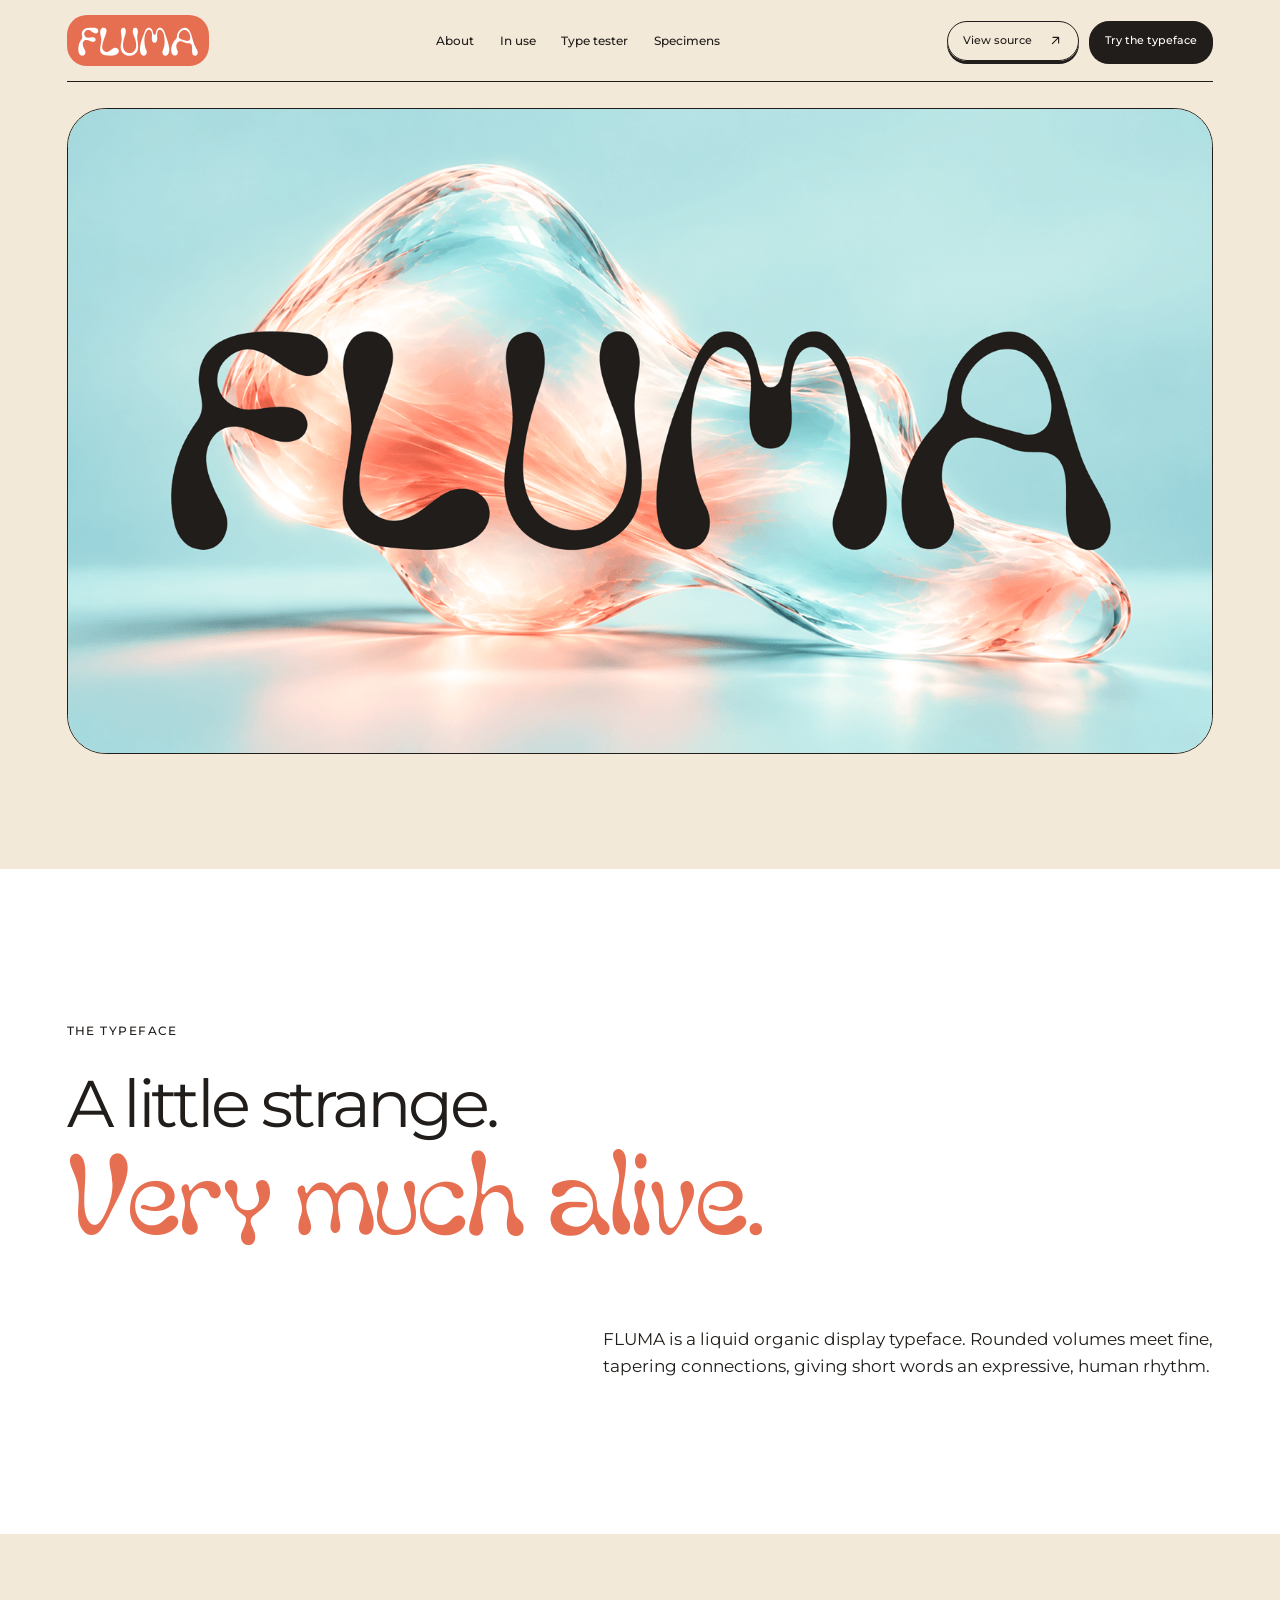
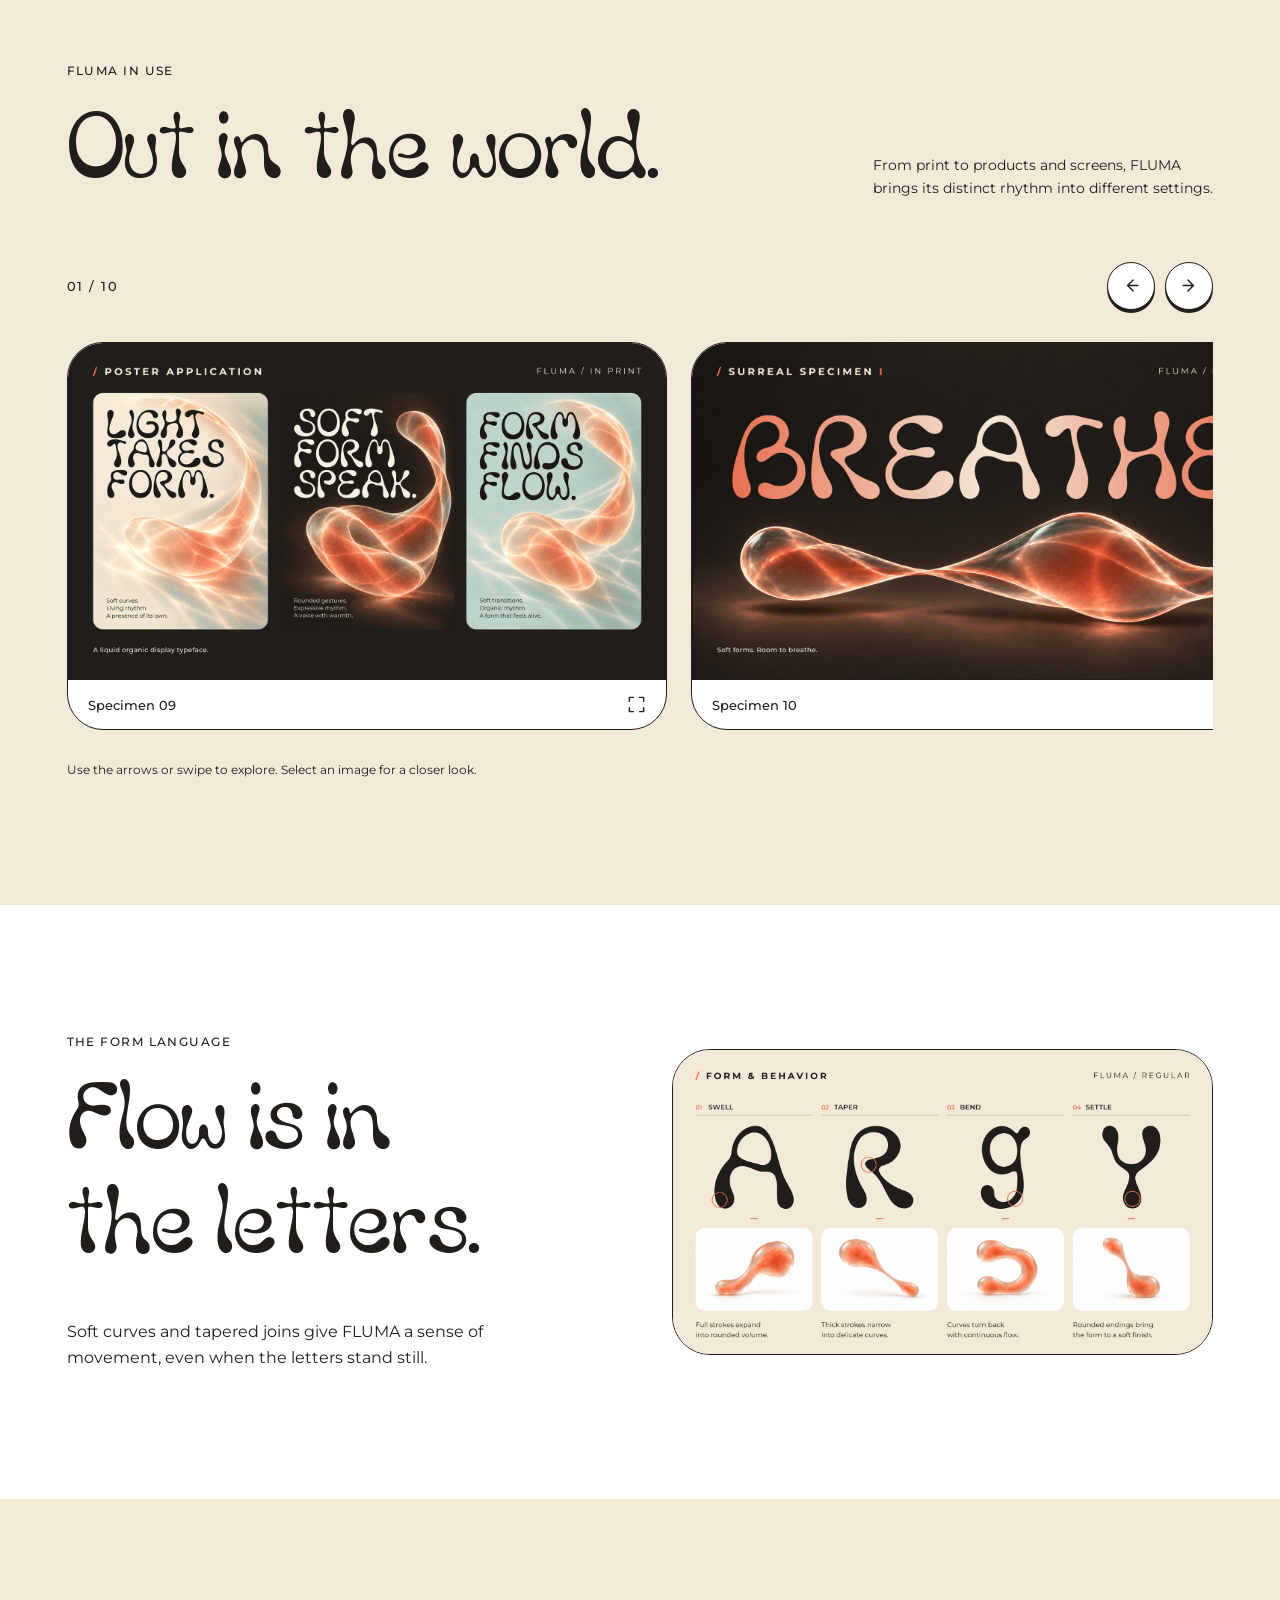
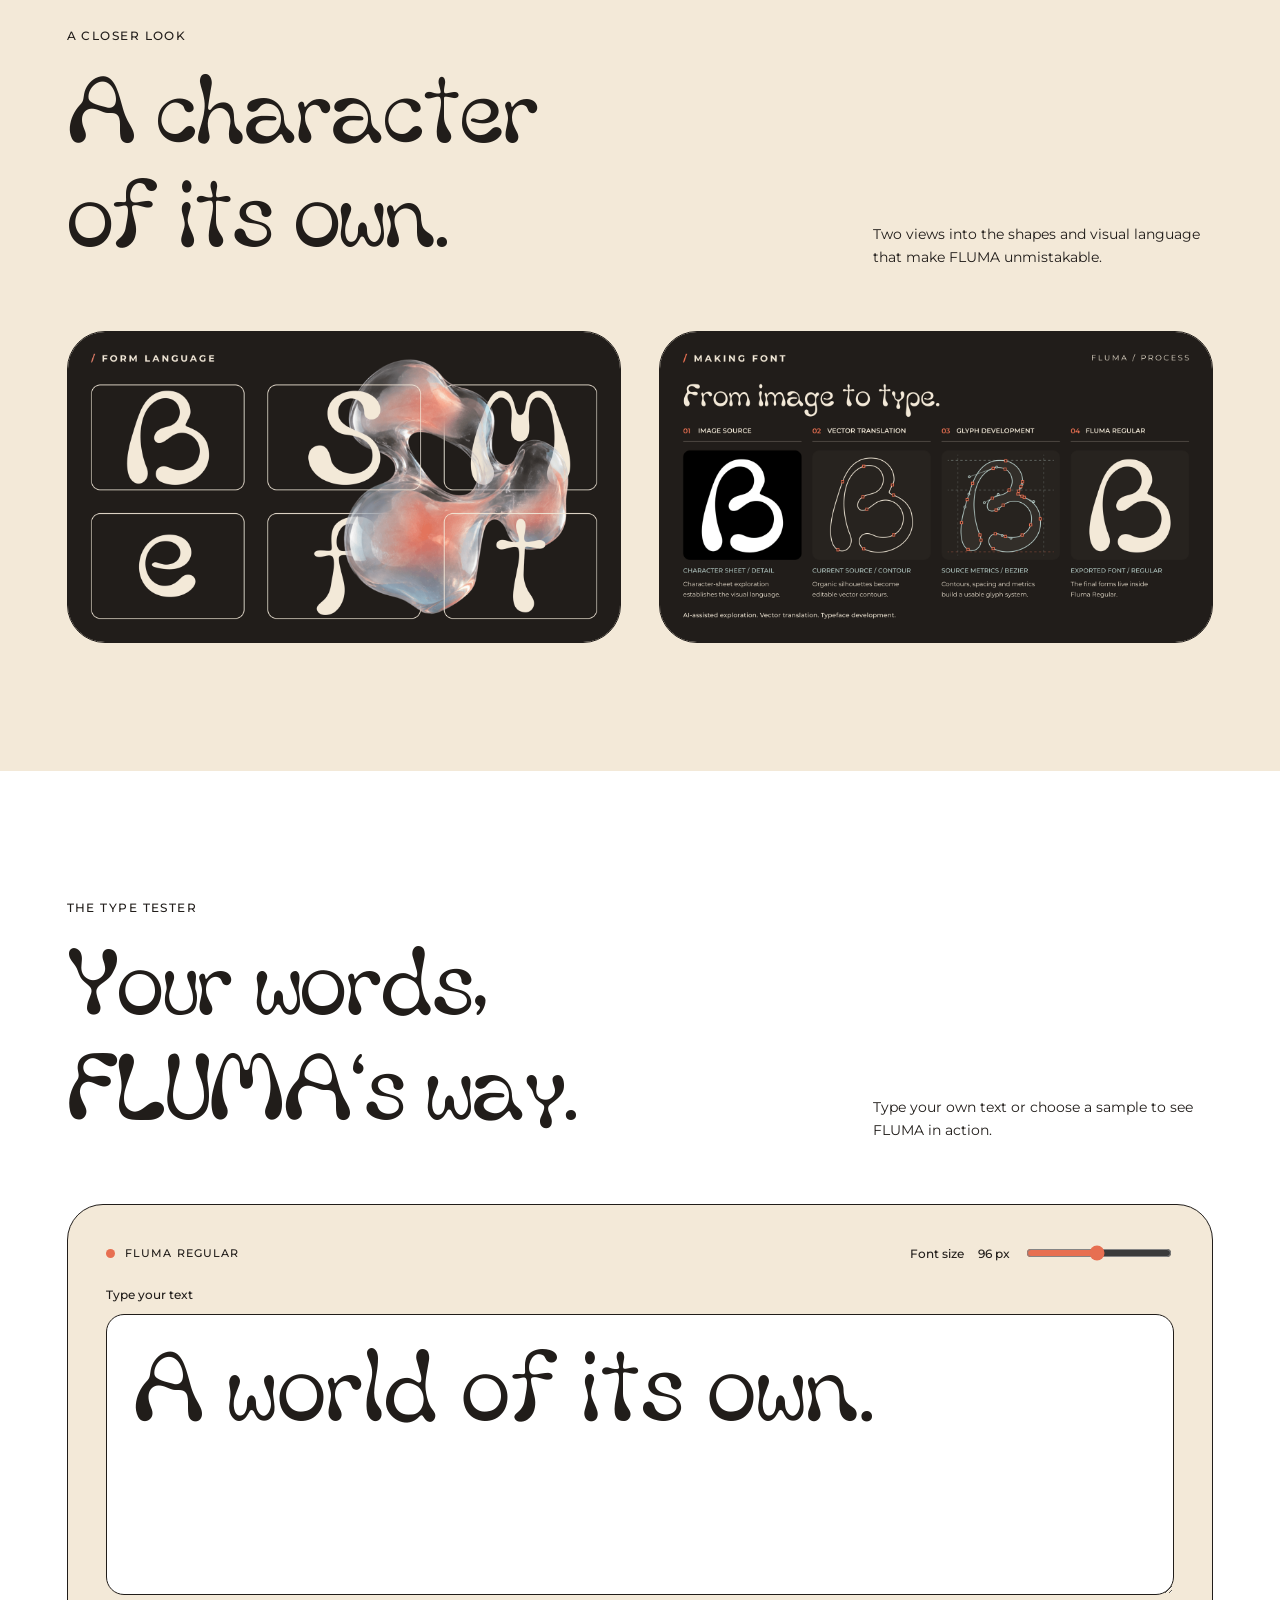
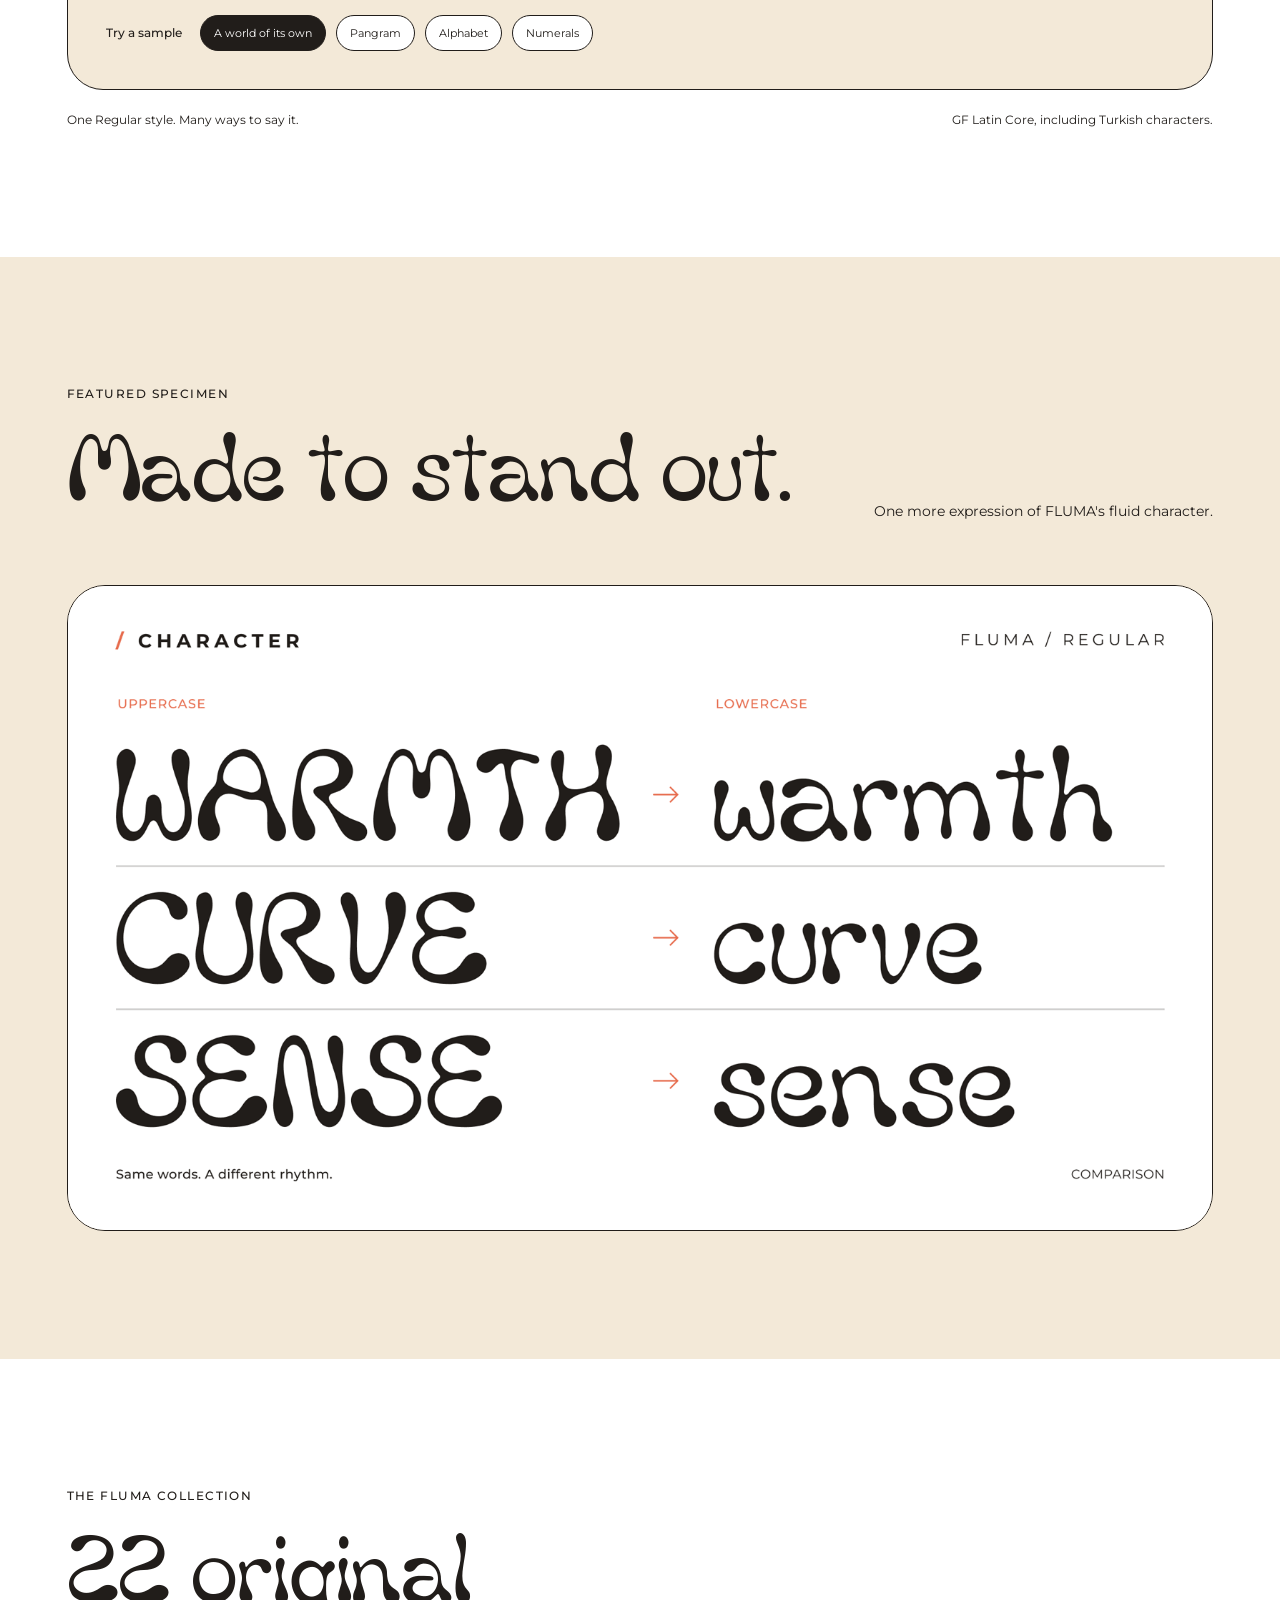
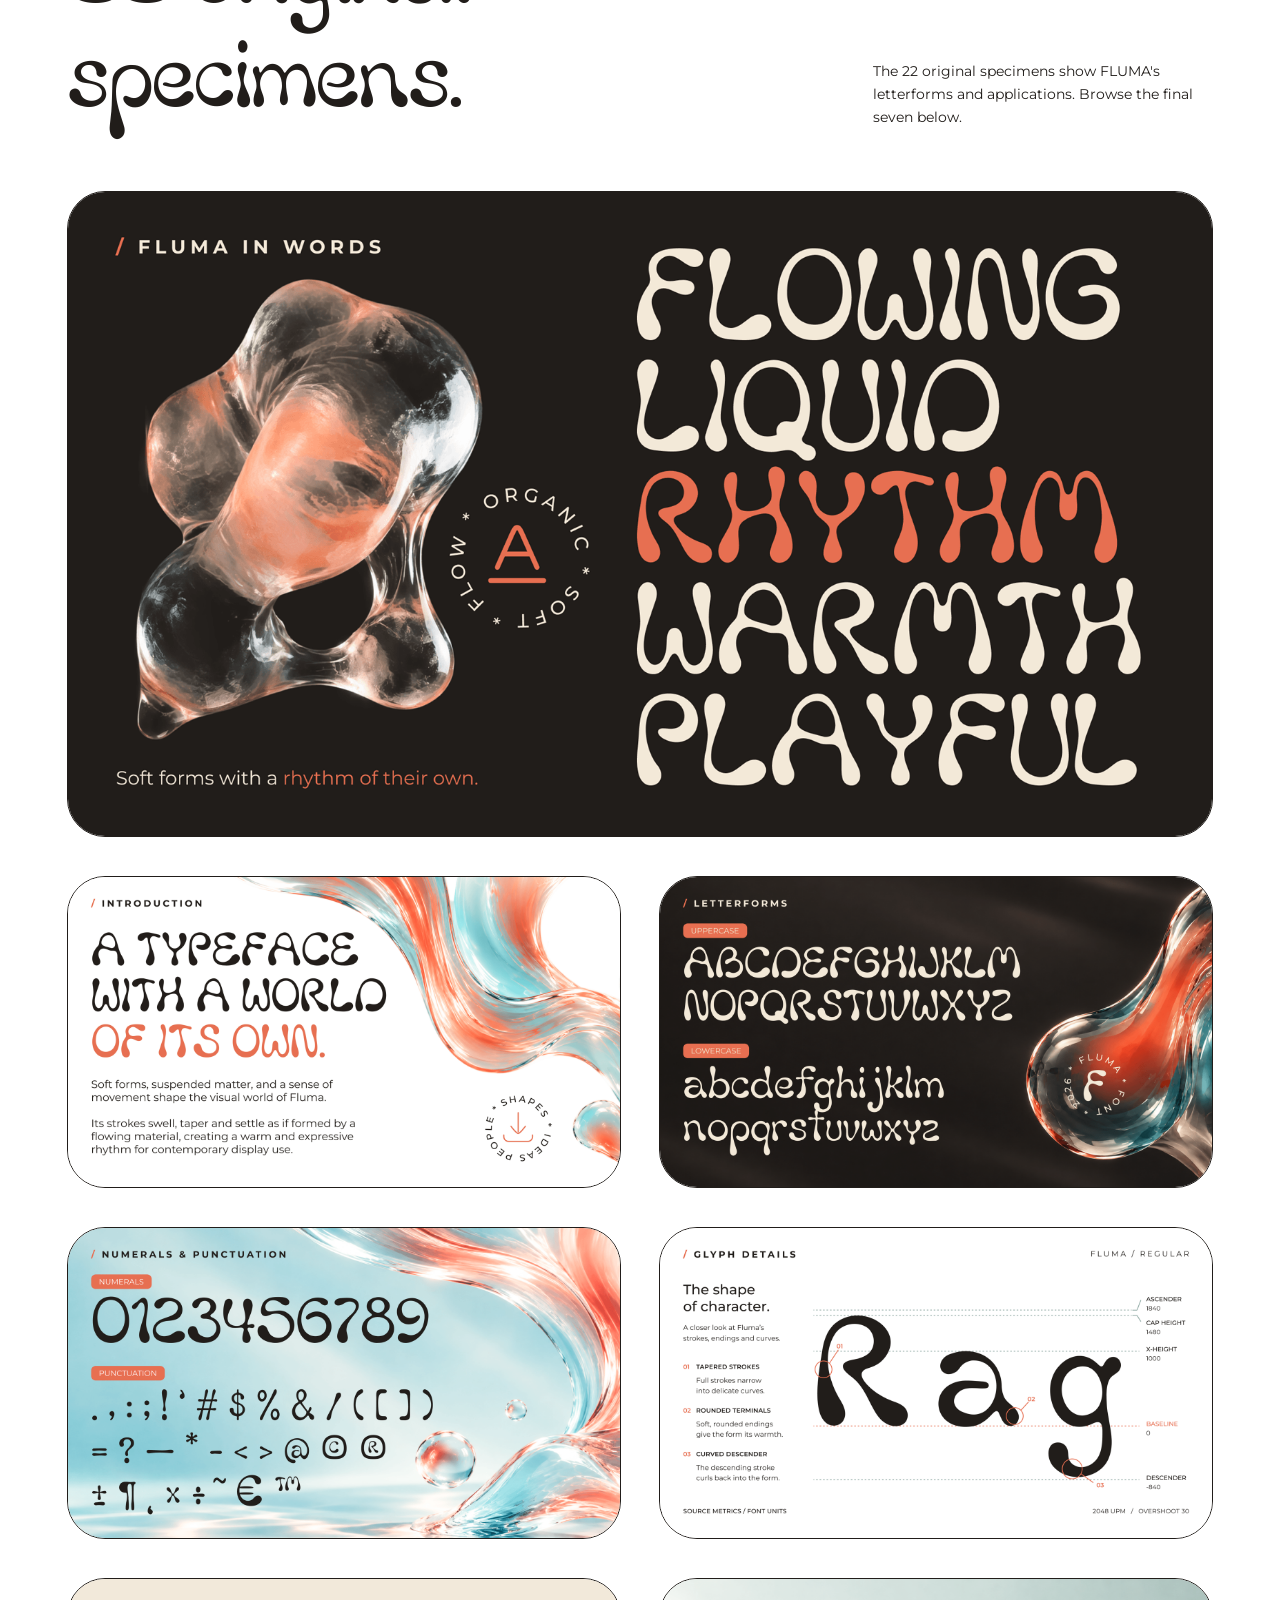
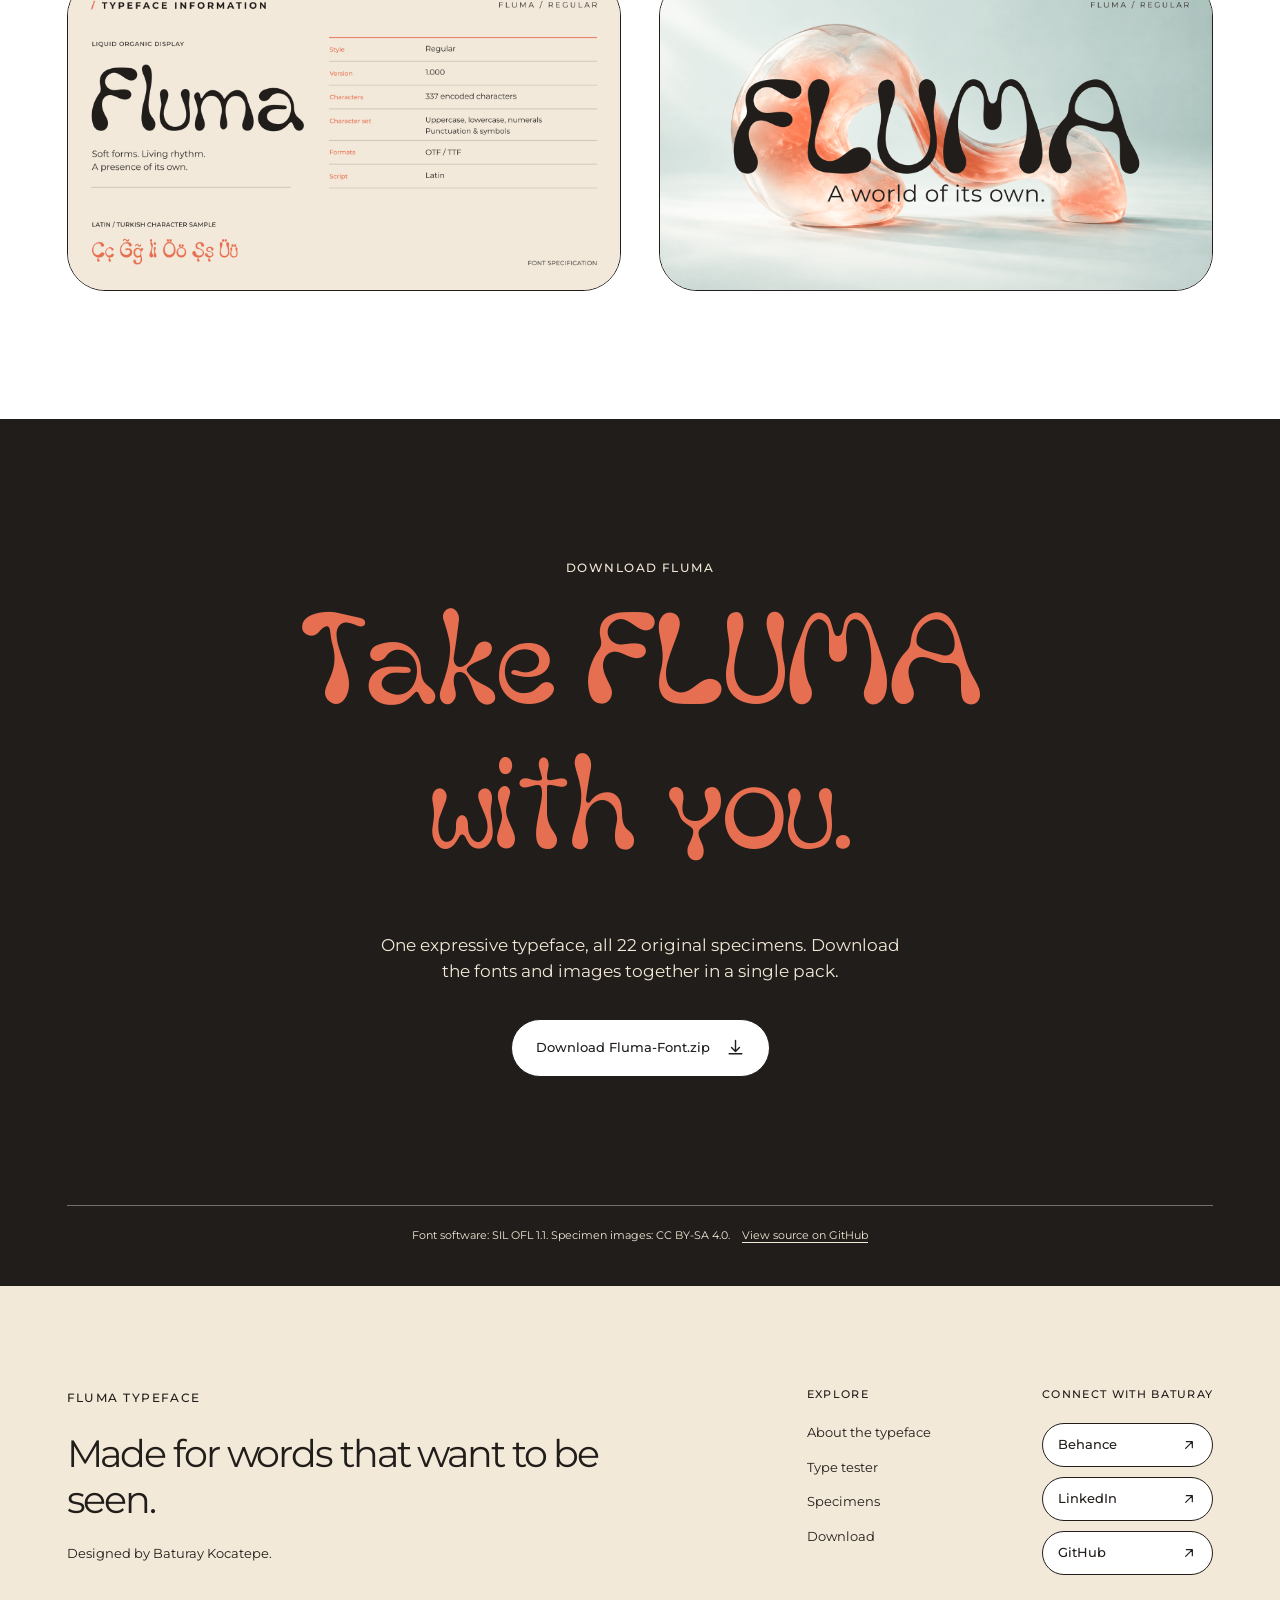
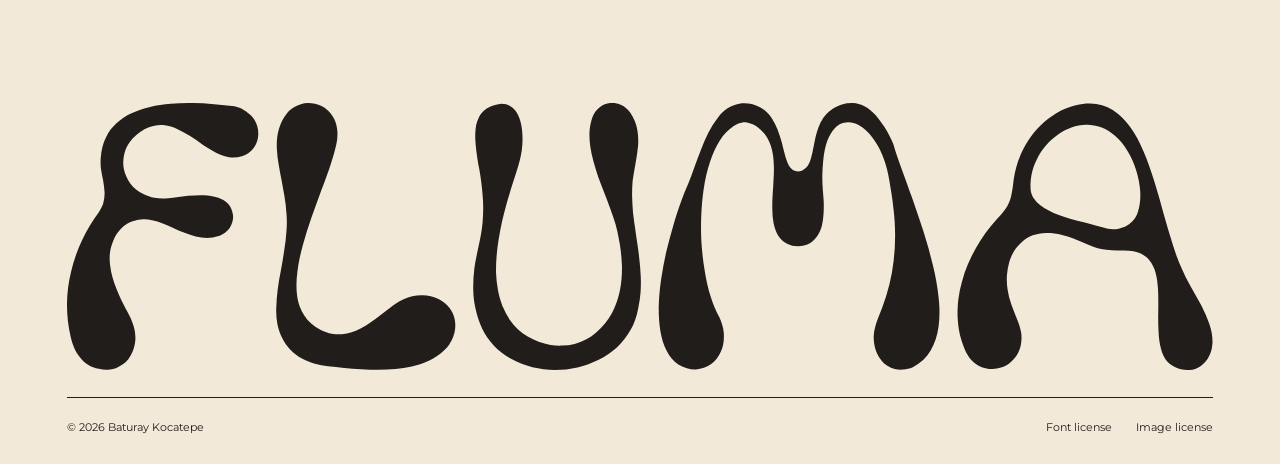
==== commit 91b80112: "Clarify specimen copy and refine carousel and social links" ====
--- a/index.html
+++ b/index.html
@@ -4,11 +4,11 @@
   <meta charset="utf-8">
   <meta name="viewport" content="width=device-width, initial-scale=1">
   <meta name="theme-color" content="#F3E9D8">
-  <meta name="description" content="Meet FLUMA, Baturay Kocatepe's open-source organic display typeface. Try the font, explore 22 original specimens, and download the complete collection.">
+  <meta name="description" content="FLUMA is a free, open-source liquid organic display typeface by Baturay Kocatepe. Try the font, explore 22 original specimens, and download the complete pack.">
   <meta property="og:type" content="website">
   <meta property="og:url" content="https://baturaykocatepe.github.io/Fluma-Font/">
   <meta property="og:title" content="FLUMA | An Organic Display Typeface">
-  <meta property="og:description" content="Soft forms with a rhythm of their own. Try FLUMA and explore 22 original specimens.">
+  <meta property="og:description" content="Explore FLUMA, a liquid organic display typeface by Baturay Kocatepe. Try it live and browse 22 original specimens.">
   <meta property="og:image" content="https://baturaykocatepe.github.io/Fluma-Font/documentation/article/specimen01.png">
   <meta property="og:image:alt" content="FLUMA lettering over a fluid coral and pale blue sculptural form">
   <meta name="twitter:card" content="summary_large_image">
@@ -18,7 +18,7 @@
   <link rel="preconnect" href="https://fonts.gstatic.com" crossorigin>
   <link rel="preload" href="fonts/woff2/Fluma-Regular.woff2" as="font" type="font/woff2" crossorigin>
   <link rel="stylesheet" href="https://fonts.googleapis.com/css2?family=Montserrat:wght@300;400;500&display=swap">
-  <link rel="stylesheet" href="site/style.css?v=20261024-3">
+  <link rel="stylesheet" href="site/style.css?v=20261024-4">
   <title>FLUMA Font | Organic Display Typeface by Baturay Kocatepe</title>
   <script type="application/ld+json">
   {"@context":"https://schema.org","@type":"CreativeWork","name":"FLUMA","description":"An organic display typeface with soft, tapering forms for headlines and branding.","creator":{"@type":"Person","name":"Baturay Kocatepe"},"url":"https://baturaykocatepe.github.io/Fluma-Font/","license":"https://openfontlicense.org/open-font-license-official-text/","image":"https://baturaykocatepe.github.io/Fluma-Font/documentation/article/specimen01.png"}
@@ -102,7 +102,7 @@
     </div></section>
 
     <section class="specimens" id="specimens" aria-labelledby="specimens-title"><div class="shell">
-      <div class="section-top" data-reveal><div><p class="eyebrow">The complete collection</p><h2 id="specimens-title">All 22.<br>All FLUMA.</h2></div><p>Every original specimen appears once across this page. These remaining works complete the collection.</p></div>
+      <div class="section-top" data-reveal><div><p class="eyebrow">The FLUMA collection</p><h2 id="specimens-title">22 original<br>specimens.</h2></div><p>The 22 original specimens show FLUMA's letterforms and applications. Browse the final seven below.</p></div>
       <div class="specimen-grid">
         <a class="image-link specimen-feature" href="documentation/article/specimen05.png" data-caption="Specimen 05" aria-label="Enlarge specimen 05"><img src="documentation/article/specimen05.png" alt="FLUMA original specimen 05" width="1600" height="900" loading="lazy"></a>
         <a class="image-link" href="documentation/article/specimen02.png" data-caption="Specimen 02" aria-label="Enlarge specimen 02"><img src="documentation/article/specimen02.png" alt="FLUMA original specimen 02" width="1600" height="900" loading="lazy"></a>
@@ -115,7 +115,7 @@
     </div></section>
 
     <section class="download" id="download" aria-labelledby="download-title"><div class="shell download-inner" data-reveal>
-      <p class="eyebrow">The complete collection</p>
+      <p class="eyebrow">Download FLUMA</p>
       <h2 id="download-title">Take FLUMA<br>with you.</h2>
       <p class="download-copy">One expressive typeface, all 22 original specimens. Download the fonts and images together in a single pack.</p>
       <a class="pill pill-white download-button" href="https://github.com/baturaykocatepe/Fluma-Font/releases/latest/download/Fluma-Font.zip">Download Fluma-Font.zip <svg aria-hidden="true" viewBox="0 0 24 24"><path d="M12 3v14m-5-5 5 5 5-5M4 20h16"/></svg></a>
@@ -128,7 +128,7 @@
       <div class="footer-intro"><p class="eyebrow">FLUMA typeface</p><p>Made for words that want to be seen.</p><span>Designed by Baturay Kocatepe.</span></div>
       <div class="footer-columns">
         <div><h2>Explore</h2><a href="#about">About the typeface</a><a href="#try">Type tester</a><a href="#specimens">Specimens</a><a href="#download">Download</a></div>
-        <div><h2>Elsewhere</h2><a href="https://www.behance.net/baturaykocatepe" target="_blank" rel="noopener noreferrer">Behance <span aria-hidden="true">↗</span></a><a href="https://www.linkedin.com/in/baturaykocatepe" target="_blank" rel="noopener noreferrer">LinkedIn <span aria-hidden="true">↗</span></a><a href="https://github.com/baturaykocatepe" target="_blank" rel="noopener noreferrer">GitHub <span aria-hidden="true">↗</span></a></div>
+        <div class="footer-social"><h2>Connect with Baturay</h2><a href="https://www.behance.net/baturaykocatepe" target="_blank" rel="noopener noreferrer" aria-label="Baturay Kocatepe on Behance, opens in a new tab"><span>Behance</span><svg aria-hidden="true" viewBox="0 0 24 24"><path d="M7 17 17 7M8 7h9v9"/></svg></a><a href="https://www.linkedin.com/in/baturaykocatepe" target="_blank" rel="noopener noreferrer" aria-label="Baturay Kocatepe on LinkedIn, opens in a new tab"><span>LinkedIn</span><svg aria-hidden="true" viewBox="0 0 24 24"><path d="M7 17 17 7M8 7h9v9"/></svg></a><a href="https://github.com/baturaykocatepe" target="_blank" rel="noopener noreferrer" aria-label="Baturay Kocatepe on GitHub, opens in a new tab"><span>GitHub</span><svg aria-hidden="true" viewBox="0 0 24 24"><path d="M7 17 17 7M8 7h9v9"/></svg></a></div>
       </div>
     </div>
     <div class="footer-signature"><img src="site/FLUMA-text-logo.svg" alt="FLUMA" width="1183" height="276" loading="lazy"></div>
--- a/site/style.css
+++ b/site/style.css
@@ -84,9 +84,9 @@
 .carousel-controls { display: flex; align-items: center; justify-content: space-between; margin-bottom: 24px; }
 .carousel-count { font-size: 13px; font-weight: 500; letter-spacing: .12em; }
 .carousel-arrows { display: flex; gap: 10px; }
-.showcase-track { display: flex; gap: 24px; padding: 2px 4px 14px 2px; overflow-x: auto; scroll-snap-type: x mandatory; scroll-behavior: smooth; scrollbar-width: thin; scrollbar-color: var(--coral) transparent; }
-.showcase-card { flex: 0 0 min(600px, 56vw); overflow: hidden; scroll-snap-align: start; border: 1px solid var(--ink); border-radius: 36px; background: var(--white); text-decoration: none; transition: transform .22s ease; }
-.showcase-card:hover { transform: translateY(-4px); }
+.showcase-track { display: flex; gap: 24px; padding: 8px 8px 14px; overflow-x: auto; scroll-snap-type: x mandatory; scroll-behavior: smooth; scrollbar-width: thin; scrollbar-color: var(--coral) transparent; }
+.showcase-card { flex: 0 0 min(600px, 56vw); overflow: hidden; scroll-snap-align: start; border: 1px solid var(--ink); border-radius: 36px; background: var(--white); text-decoration: none; transition: border-color .22s ease, background .22s ease; }
+.showcase-card:hover, .showcase-card:focus-visible { border-color: var(--coral); background: var(--cream); }
 .showcase-card img { width: 100%; height: auto; }
 .showcase-card span { display: flex; align-items: center; justify-content: space-between; gap: 16px; padding: 15px 20px; border-top: 1px solid var(--ink); font-size: 13px; font-weight: 500; }
 .showcase-hint { margin: 18px 0 0; font-size: 12px; font-weight: 400; }
@@ -146,7 +146,11 @@
 .footer-columns h2 { margin: 0 0 8px; font-size: 11px; font-weight: 500; letter-spacing: .12em; text-transform: uppercase; }
 .footer-columns a { font-size: 13px; font-weight: 400; line-height: 1.5; text-decoration: none; }
 .footer-columns a:hover, .footer-bottom a:hover { color: var(--coral); }
-.footer-columns a span { margin-left: 4px; }
+.footer-columns .footer-social { align-items: stretch; gap: 10px; min-width: 0; }
+.footer-social h2 { margin-bottom: 13px; white-space: nowrap; }
+.footer-columns .footer-social a { display: flex; align-items: center; justify-content: space-between; gap: 12px; min-height: 44px; padding: 10px 15px; border: 1px solid var(--ink); border-radius: 999px; background: var(--white); font-size: 13px; font-weight: 500; transition: border-color .2s ease, background .2s ease, color .2s ease; }
+.footer-columns .footer-social a:hover, .footer-columns .footer-social a:focus-visible { border-color: var(--coral); background: var(--coral); color: var(--ink); }
+.footer-social svg { width: 16px; height: 16px; }
 .footer-signature { width: 100%; margin: clamp(84px, 10vw, 150px) auto 26px; }
 .footer-signature img { display: block; width: 100%; height: auto; }
 .footer-bottom { display: flex; justify-content: space-between; align-items: center; flex-wrap: wrap; gap: 18px; padding-top: 22px; border-top: 1px solid var(--ink); font-size: 11px; font-weight: 400; }
@@ -221,6 +225,7 @@
   .download h2 { font-size: clamp(62px, 14.6vw, 88px); }
   .download-button { width: 100%; justify-content: space-between; font-size: 11px; }
   .footer-columns { gap: 18px; }
+  .footer-social h2 { white-space: normal; }
   .footer-signature { margin-top: 80px; }
   .footer-bottom { align-items: flex-start; flex-direction: column; }
   .back-top { right: 8px; width: 44px; height: 44px; }
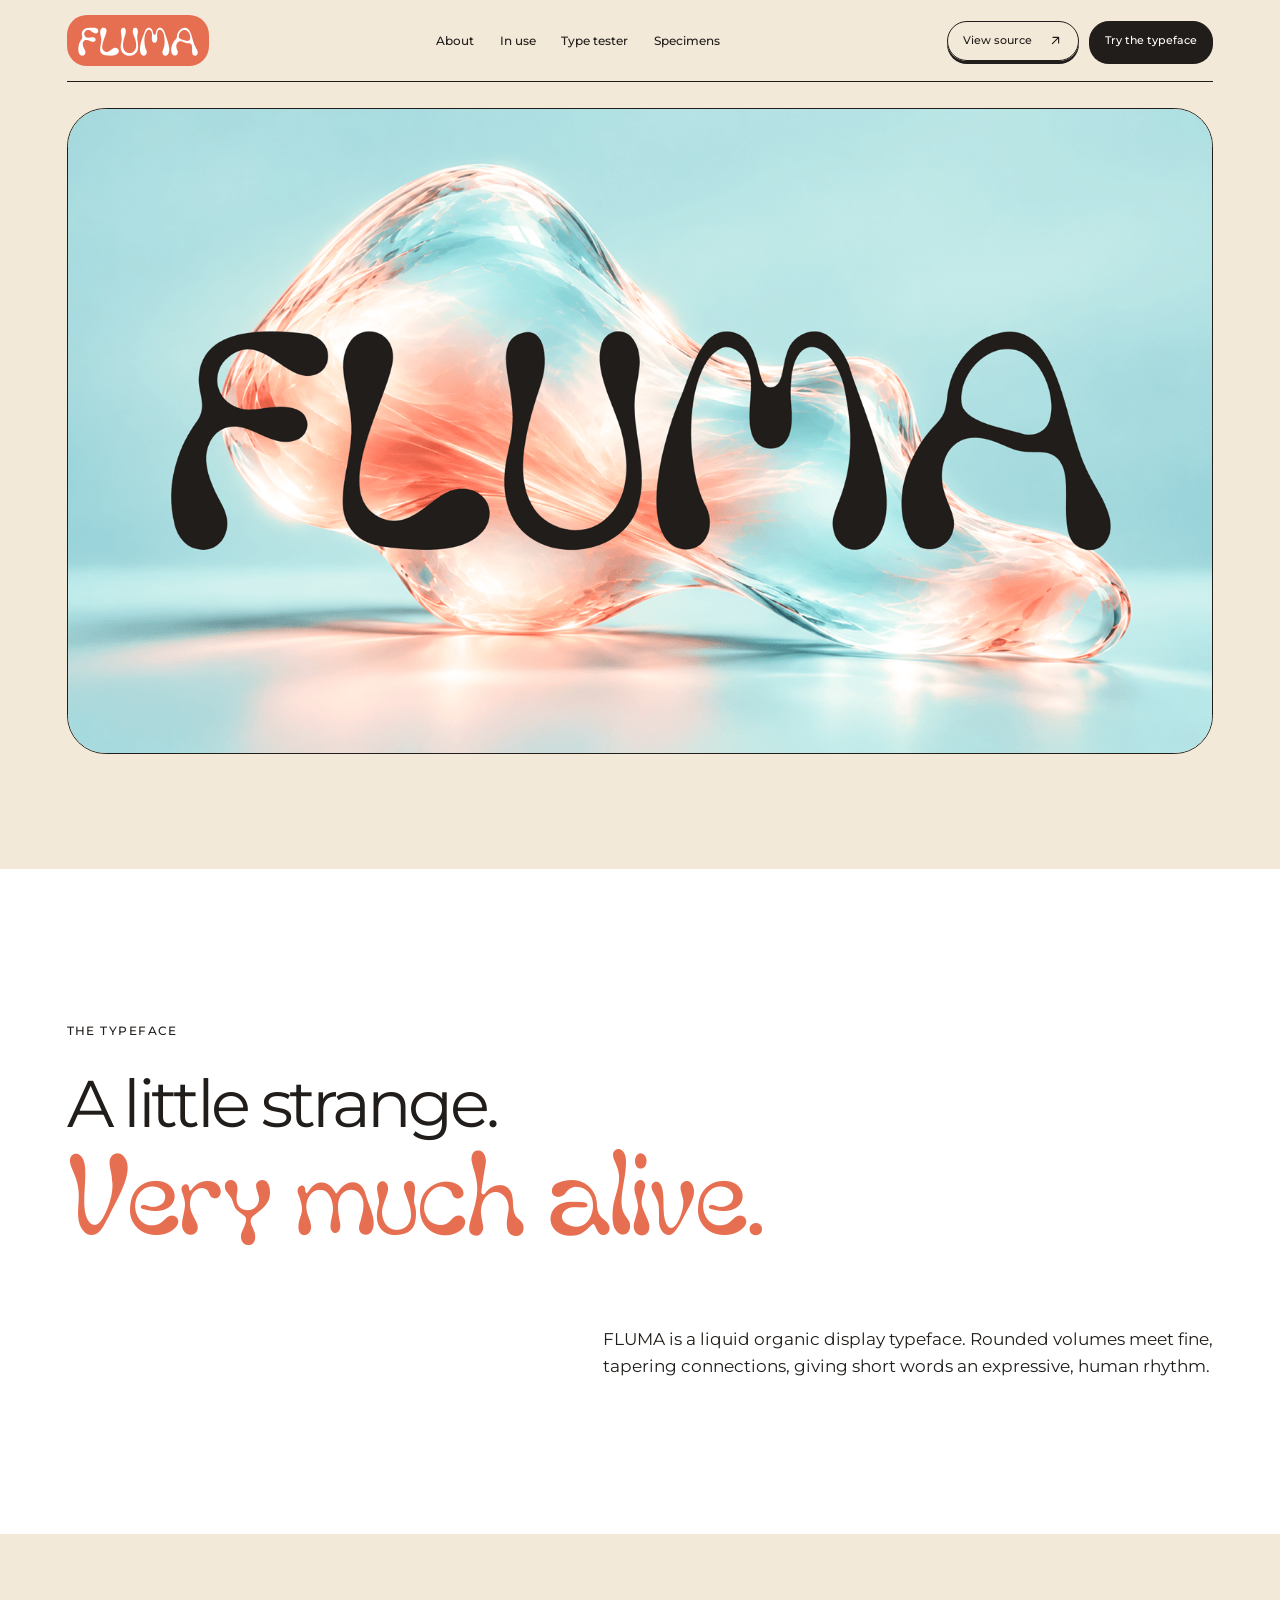
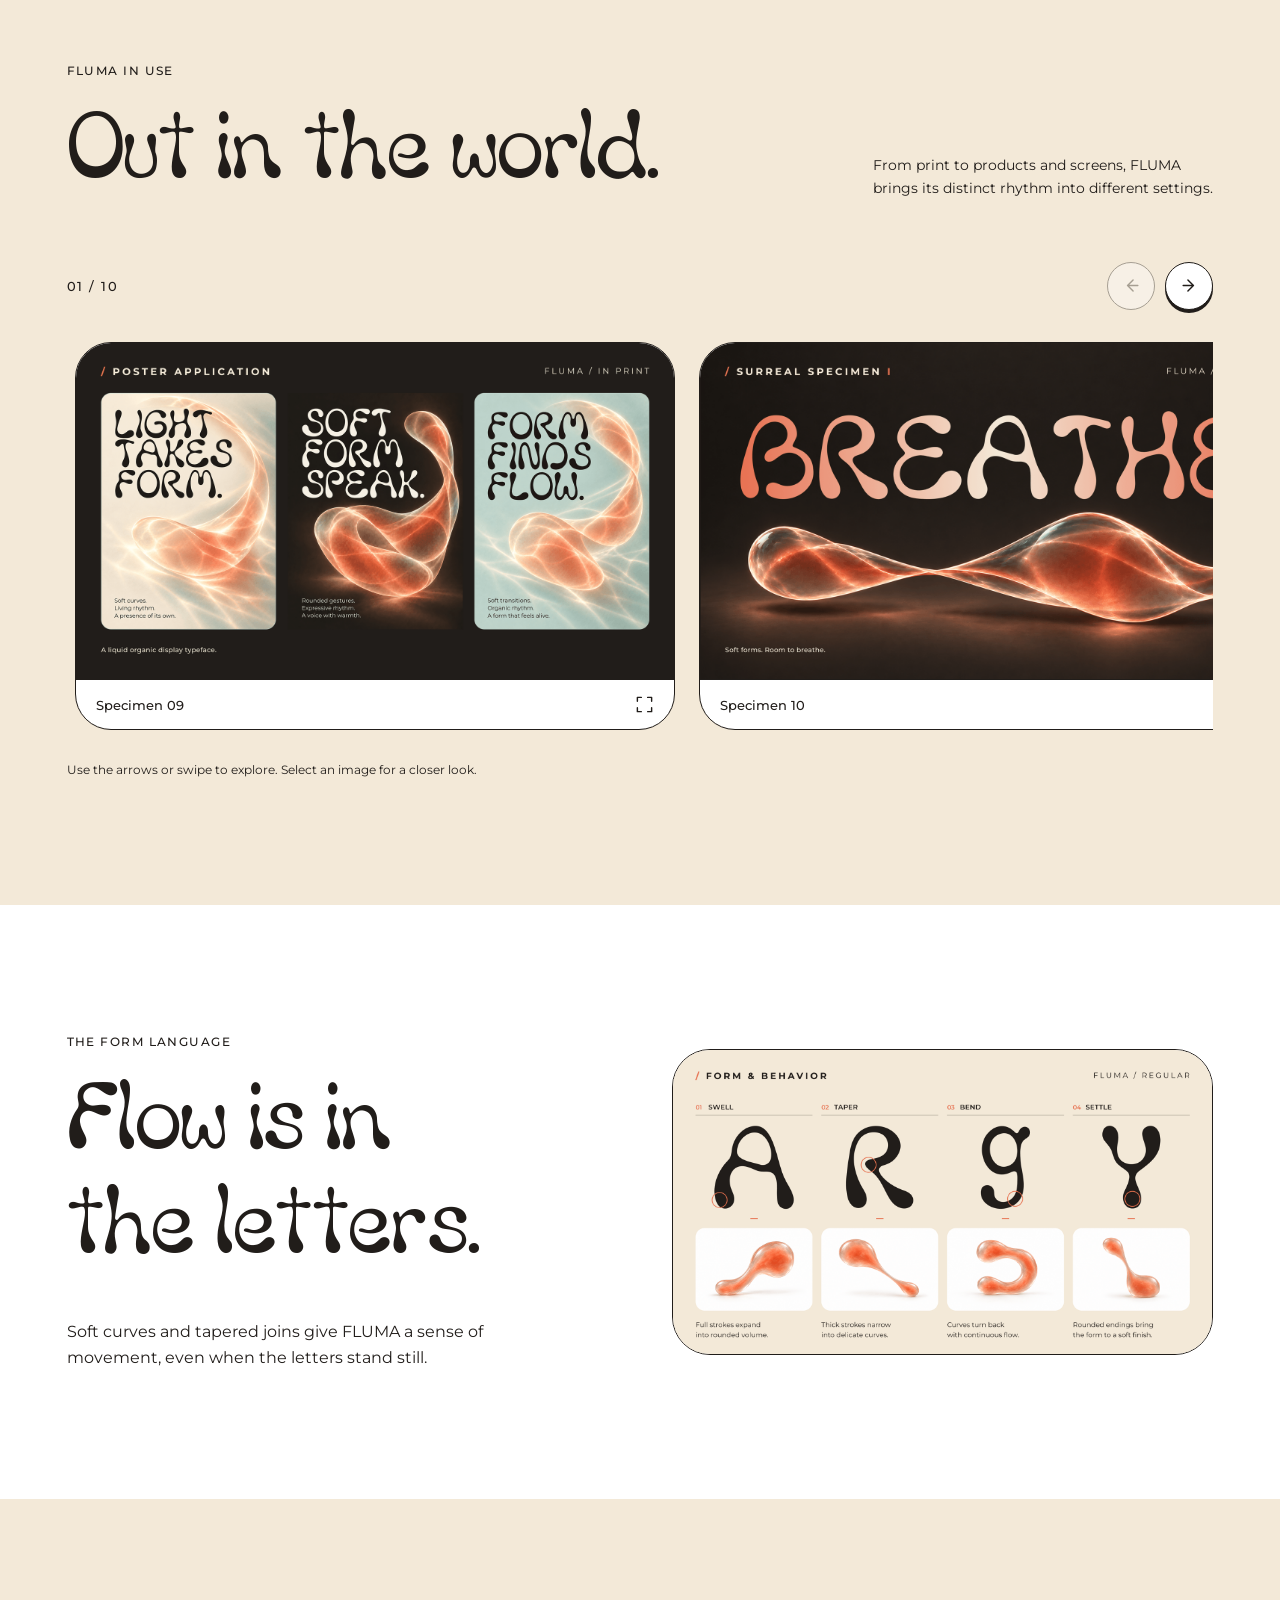
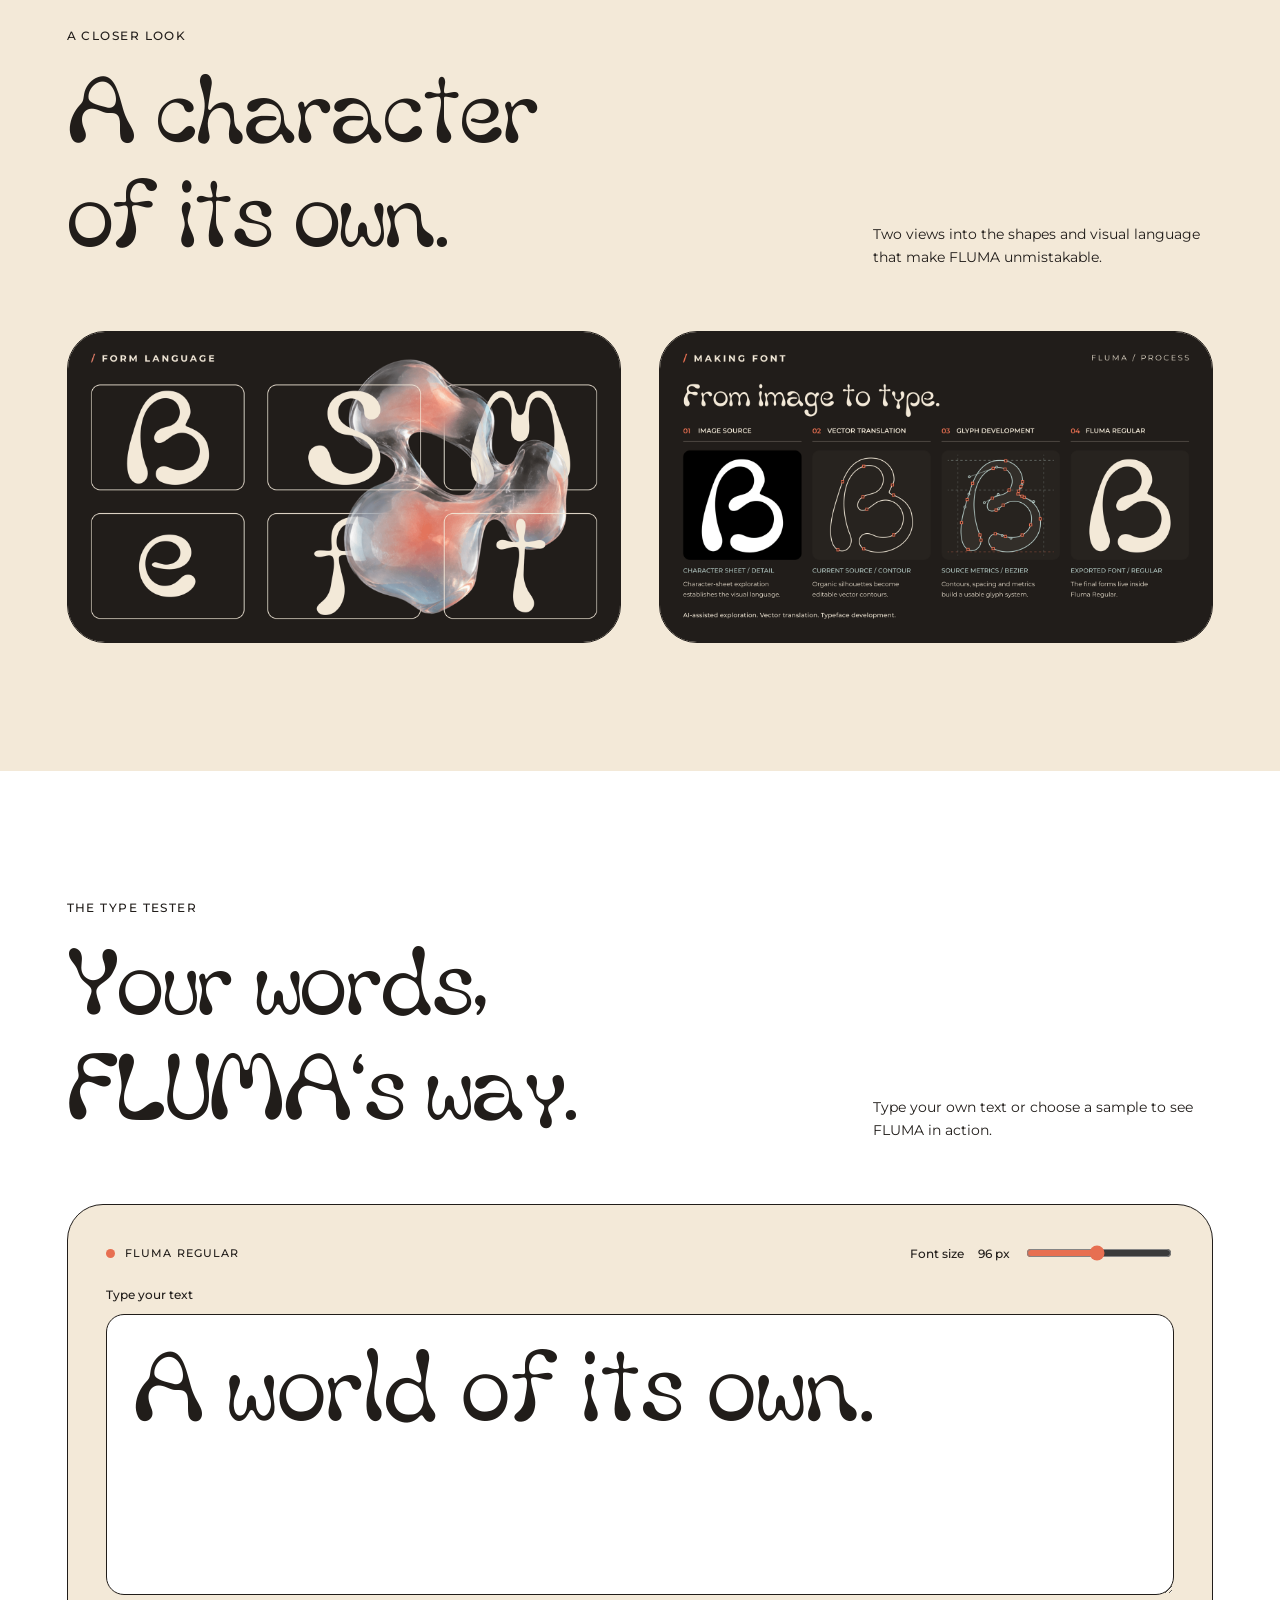
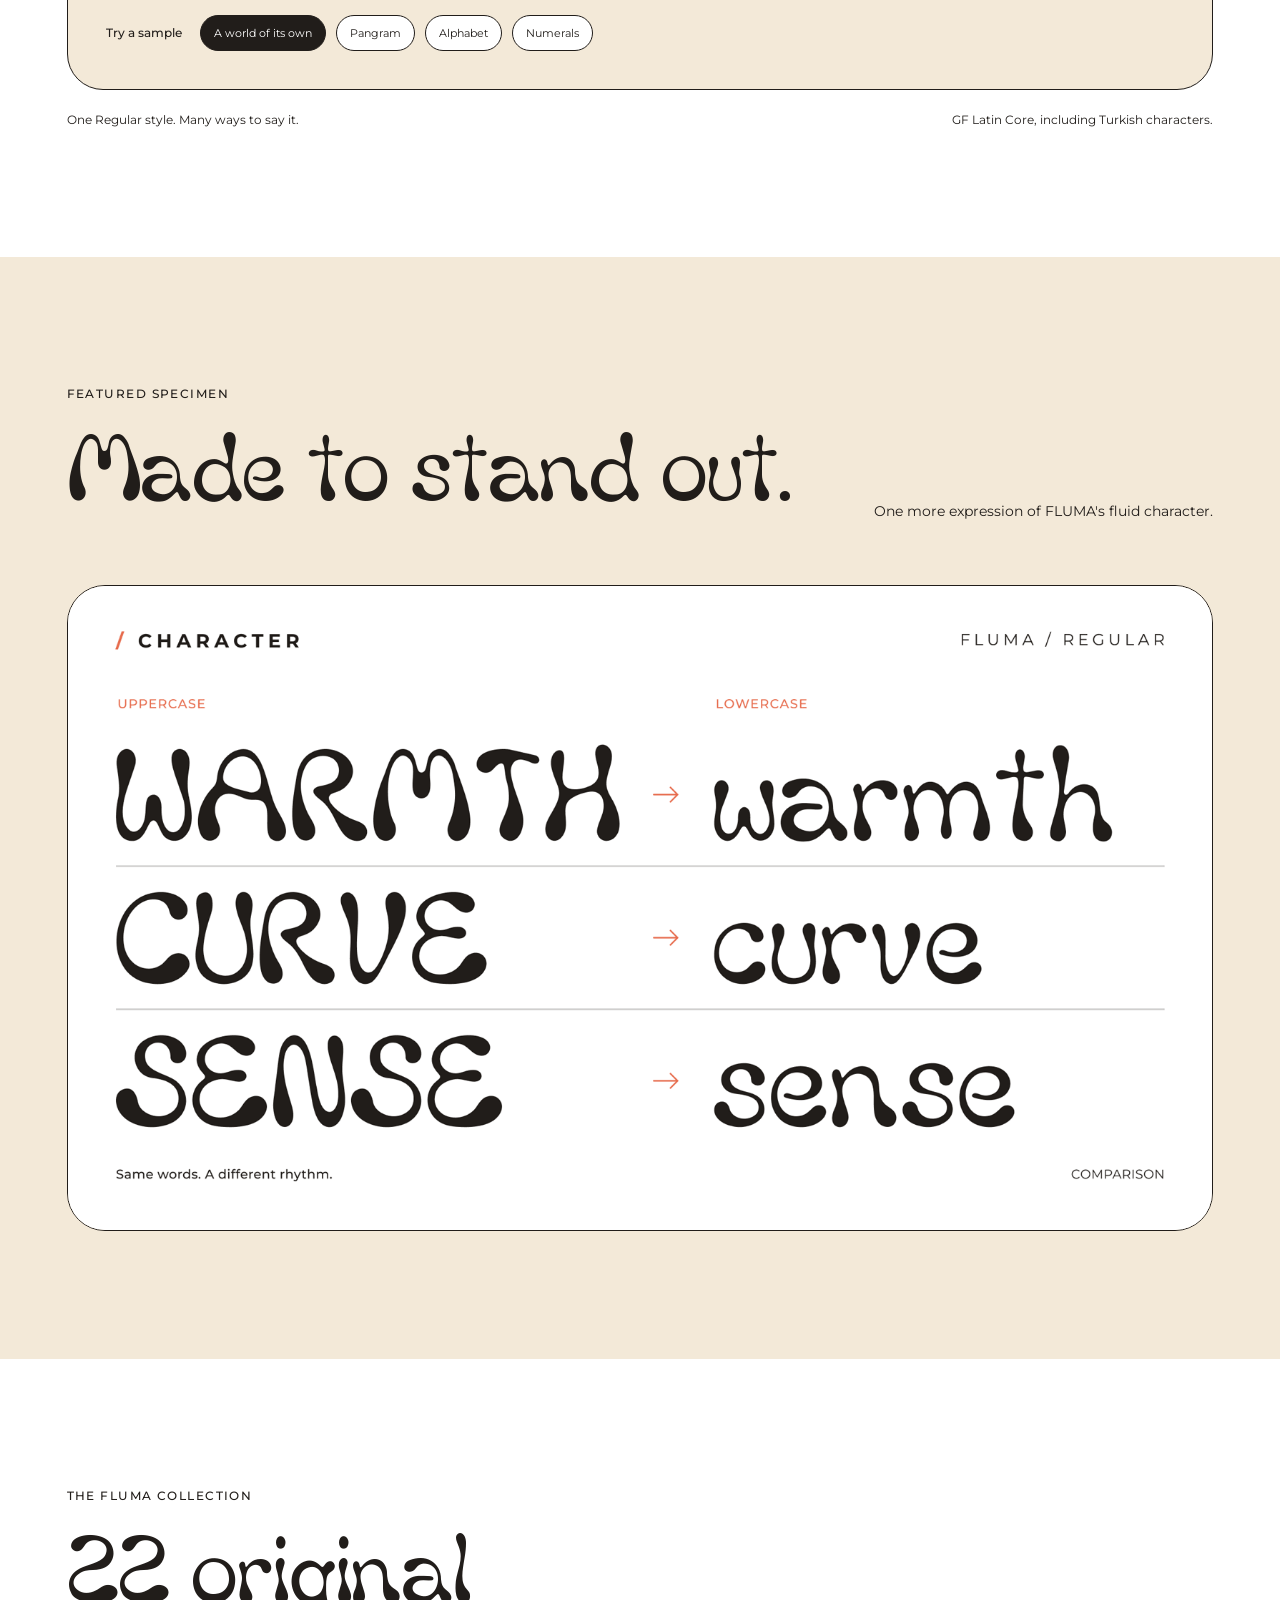
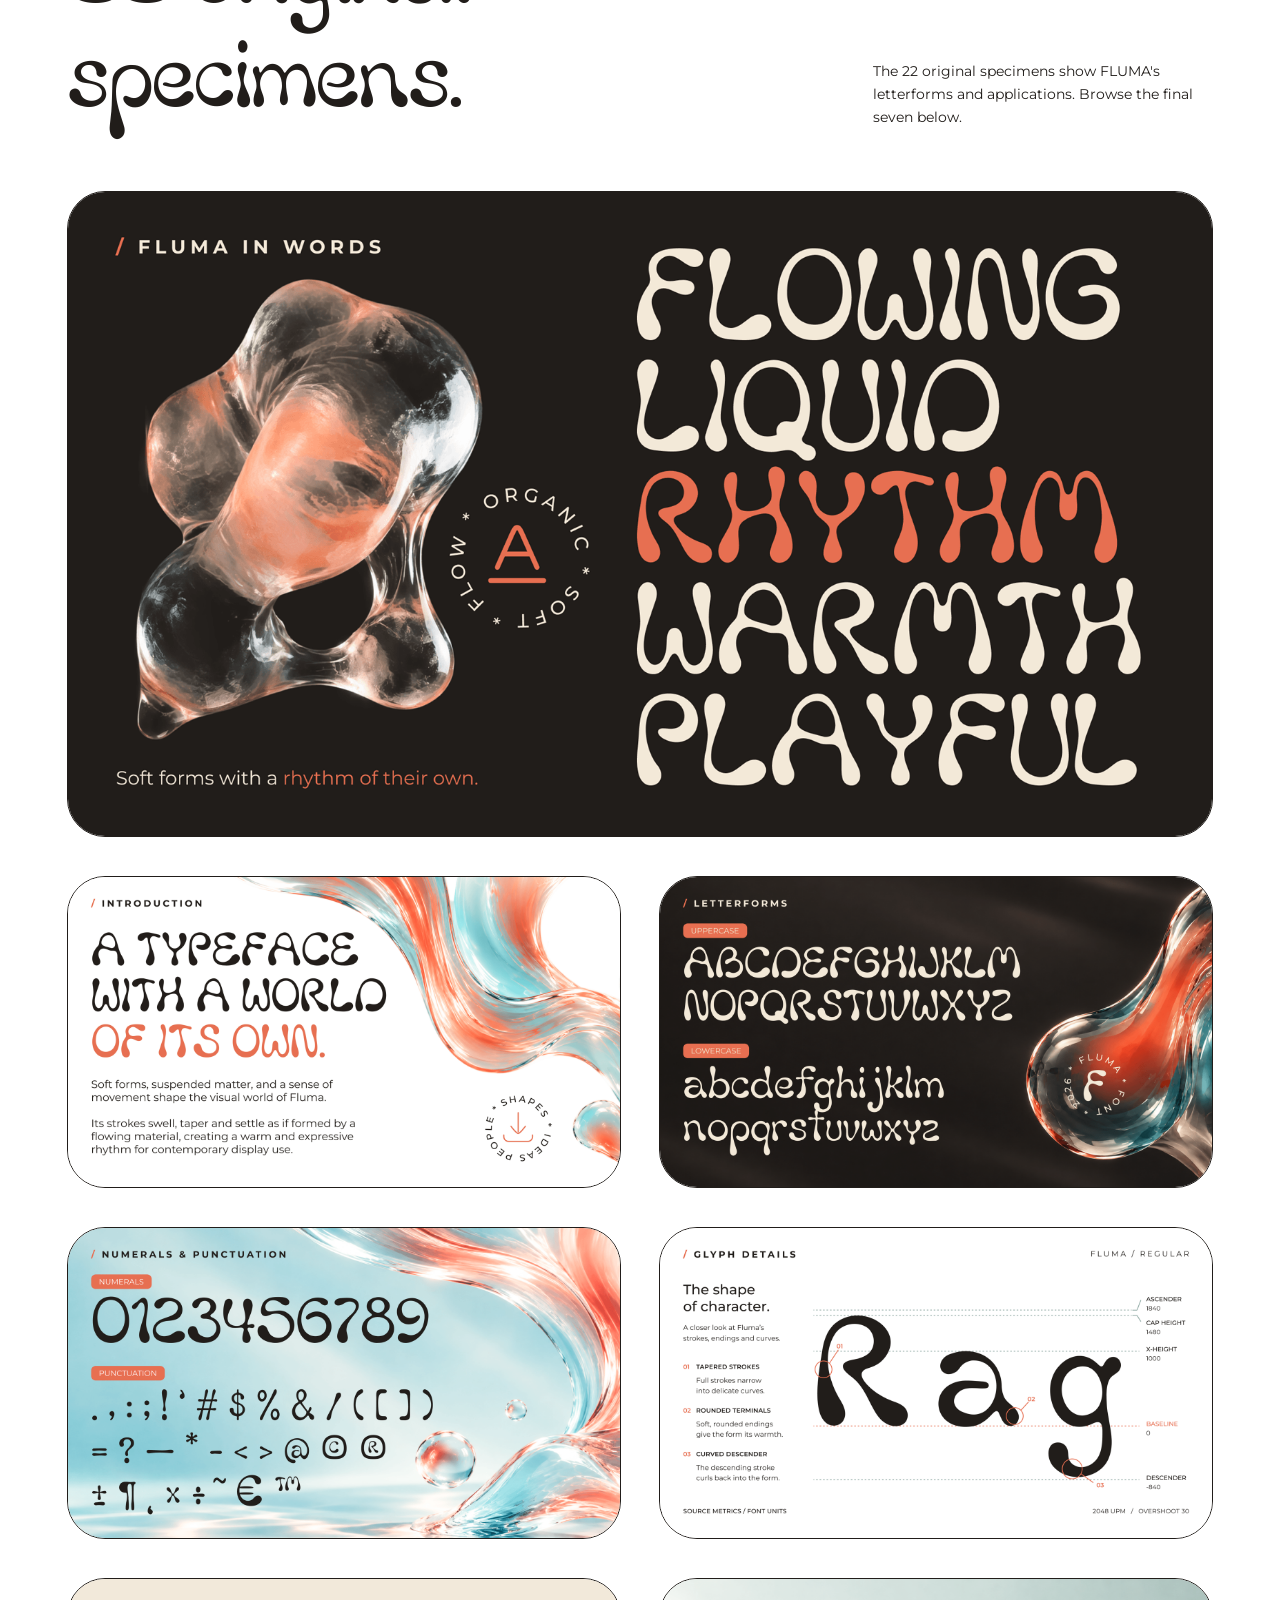
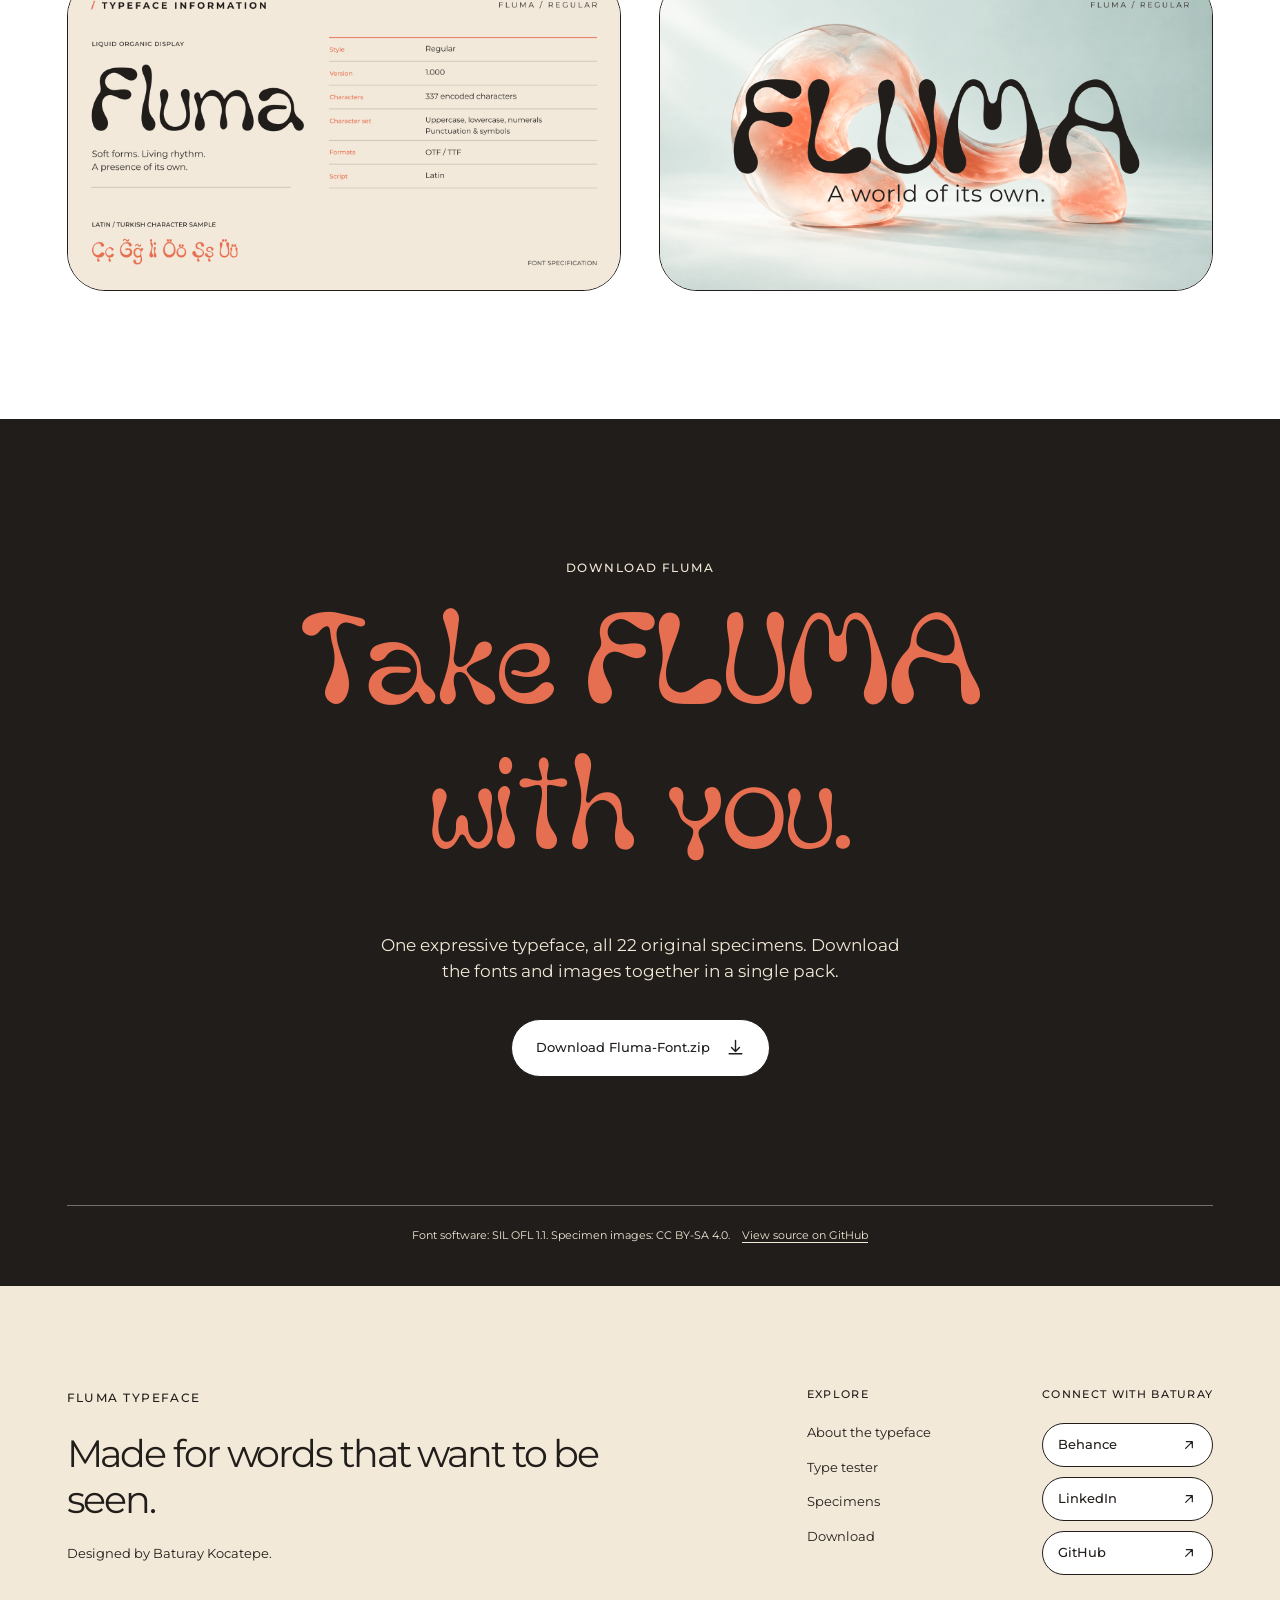
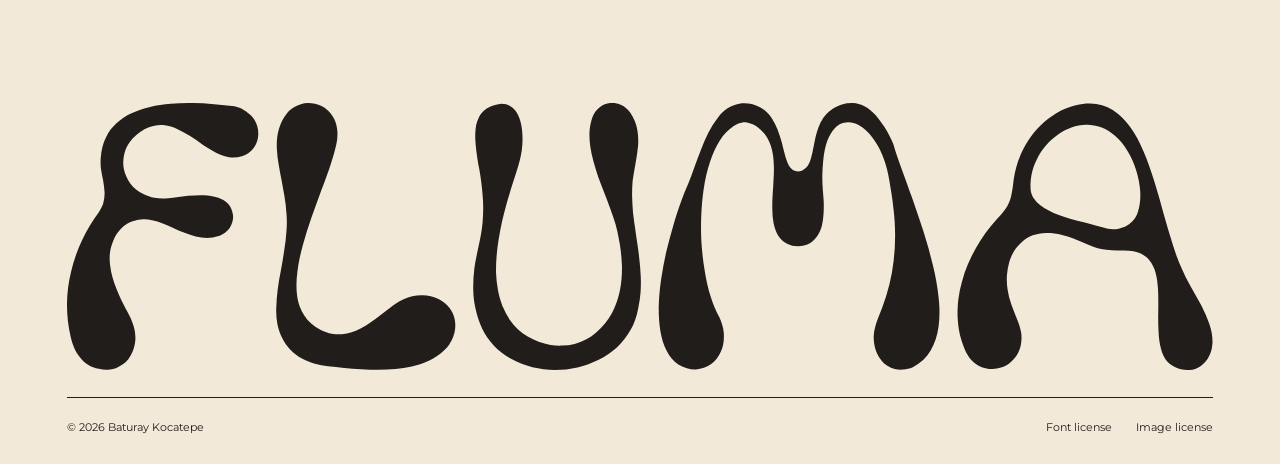
==== commit 860361c9: "Tighten FLUMA mobile section spacing" ====
--- a/index.html
+++ b/index.html
@@ -18,7 +18,7 @@
   <link rel="preconnect" href="https://fonts.gstatic.com" crossorigin>
   <link rel="preload" href="fonts/woff2/Fluma-Regular.woff2" as="font" type="font/woff2" crossorigin>
   <link rel="stylesheet" href="https://fonts.googleapis.com/css2?family=Montserrat:wght@300;400;500&display=swap">
-  <link rel="stylesheet" href="site/style.css?v=20261024-4">
+  <link rel="stylesheet" href="site/style.css?v=20261024-5">
   <title>FLUMA Font | Organic Display Typeface by Baturay Kocatepe</title>
   <script type="application/ld+json">
   {"@context":"https://schema.org","@type":"CreativeWork","name":"FLUMA","description":"An organic display typeface with soft, tapering forms for headlines and branding.","creator":{"@type":"Person","name":"Baturay Kocatepe"},"url":"https://baturaykocatepe.github.io/Fluma-Font/","license":"https://openfontlicense.org/open-font-license-official-text/","image":"https://baturaykocatepe.github.io/Fluma-Font/documentation/article/specimen01.png"}
--- a/site/style.css
+++ b/site/style.css
@@ -208,14 +208,28 @@
   .brand img { width: 112px; }
   .header-actions .pill { min-height: 38px; padding: 8px 10px; font-size: 10px; }
   .header-source svg { width: 13px; height: 13px; }
-  .hero { padding-top: 18px; }
+  .hero { padding-top: 18px; padding-bottom: 44px; }
+  .statement { padding-block: 54px; }
+  .showcase { padding-block: 56px; }
+  .forms { padding-block: 56px; }
+  .pair-section { padding-block: 56px; }
+  .tester { padding-block: 56px; }
+  .feature-section { padding-block: 56px; }
+  .specimens { padding-block: 56px; }
+  .download { padding-top: 64px; padding-bottom: 28px; }
+  .site-footer { padding-top: 56px; }
+  .eyebrow { margin-bottom: 16px; }
+  .section-top { gap: 18px; margin-bottom: 26px; }
   .hero-art, .forms-art, .pair-grid a, .feature-art, .specimen-grid a { border-radius: 26px; }
   main section h2 { font-size: clamp(48px, 12vw, 68px); }
   .statement h2 em { font-size: 1.17em; }
-  .statement-copy { margin-top: 34px; }
+  .statement-copy { margin-top: 24px; }
   .showcase-card { flex-basis: 86vw; }
   .showcase-card span { padding: 12px 14px; font-size: 12px; }
   .showcase-track { gap: 16px; }
+  .showcase-hint { margin-top: 12px; }
+  .forms-inner { gap: 26px; }
+  .forms-copy p:not(.eyebrow) { margin-top: 24px; }
   .tester-panel { border-radius: 26px; }
   .tester-toolbar { align-items: flex-start; flex-direction: column; }
   .size-control { width: 100%; grid-template-columns: auto auto 1fr; }
@@ -224,9 +238,10 @@
   .tester-note { align-items: flex-start; flex-direction: column; gap: 5px; }
   .download h2 { font-size: clamp(62px, 14.6vw, 88px); }
   .download-button { width: 100%; justify-content: space-between; font-size: 11px; }
+  .license-note { margin-top: 56px; }
   .footer-columns { gap: 18px; }
   .footer-social h2 { white-space: normal; }
-  .footer-signature { margin-top: 80px; }
+  .footer-signature { margin-top: 56px; }
   .footer-bottom { align-items: flex-start; flex-direction: column; }
   .back-top { right: 8px; width: 44px; height: 44px; }
 }
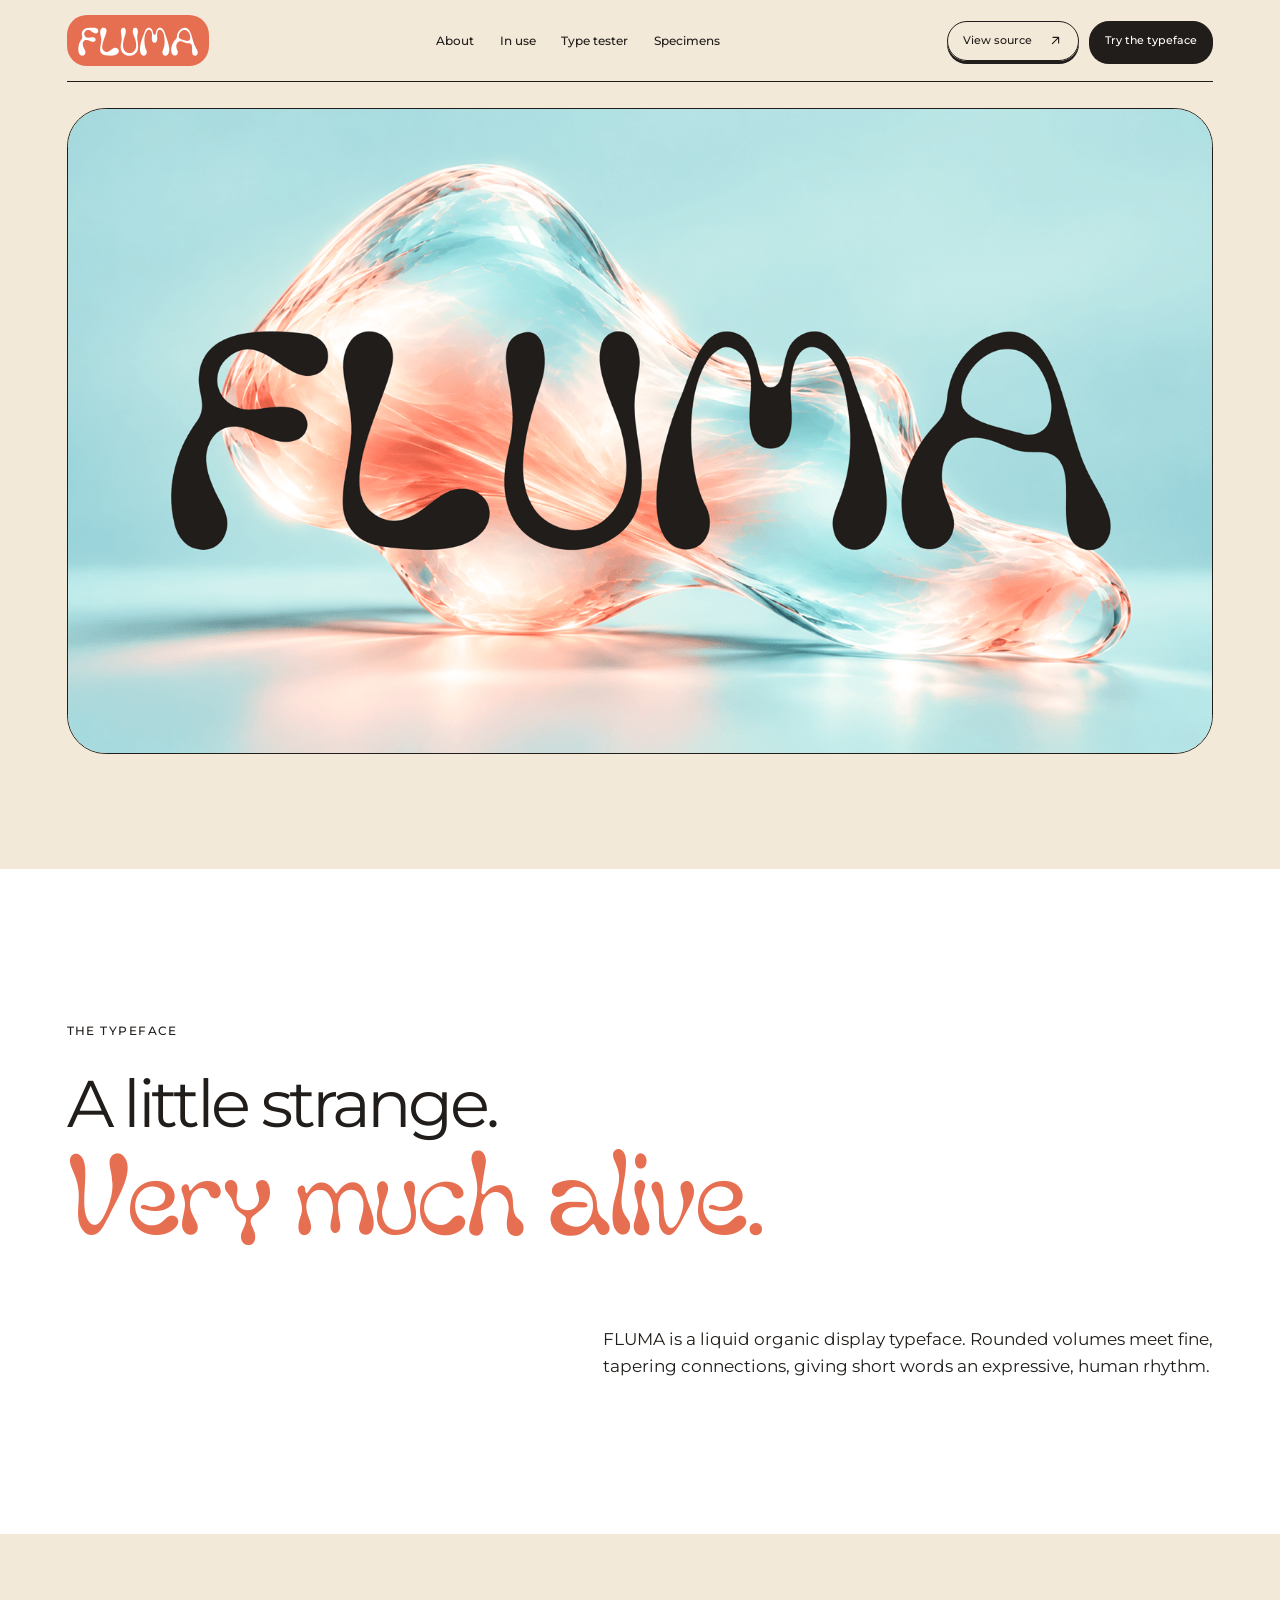
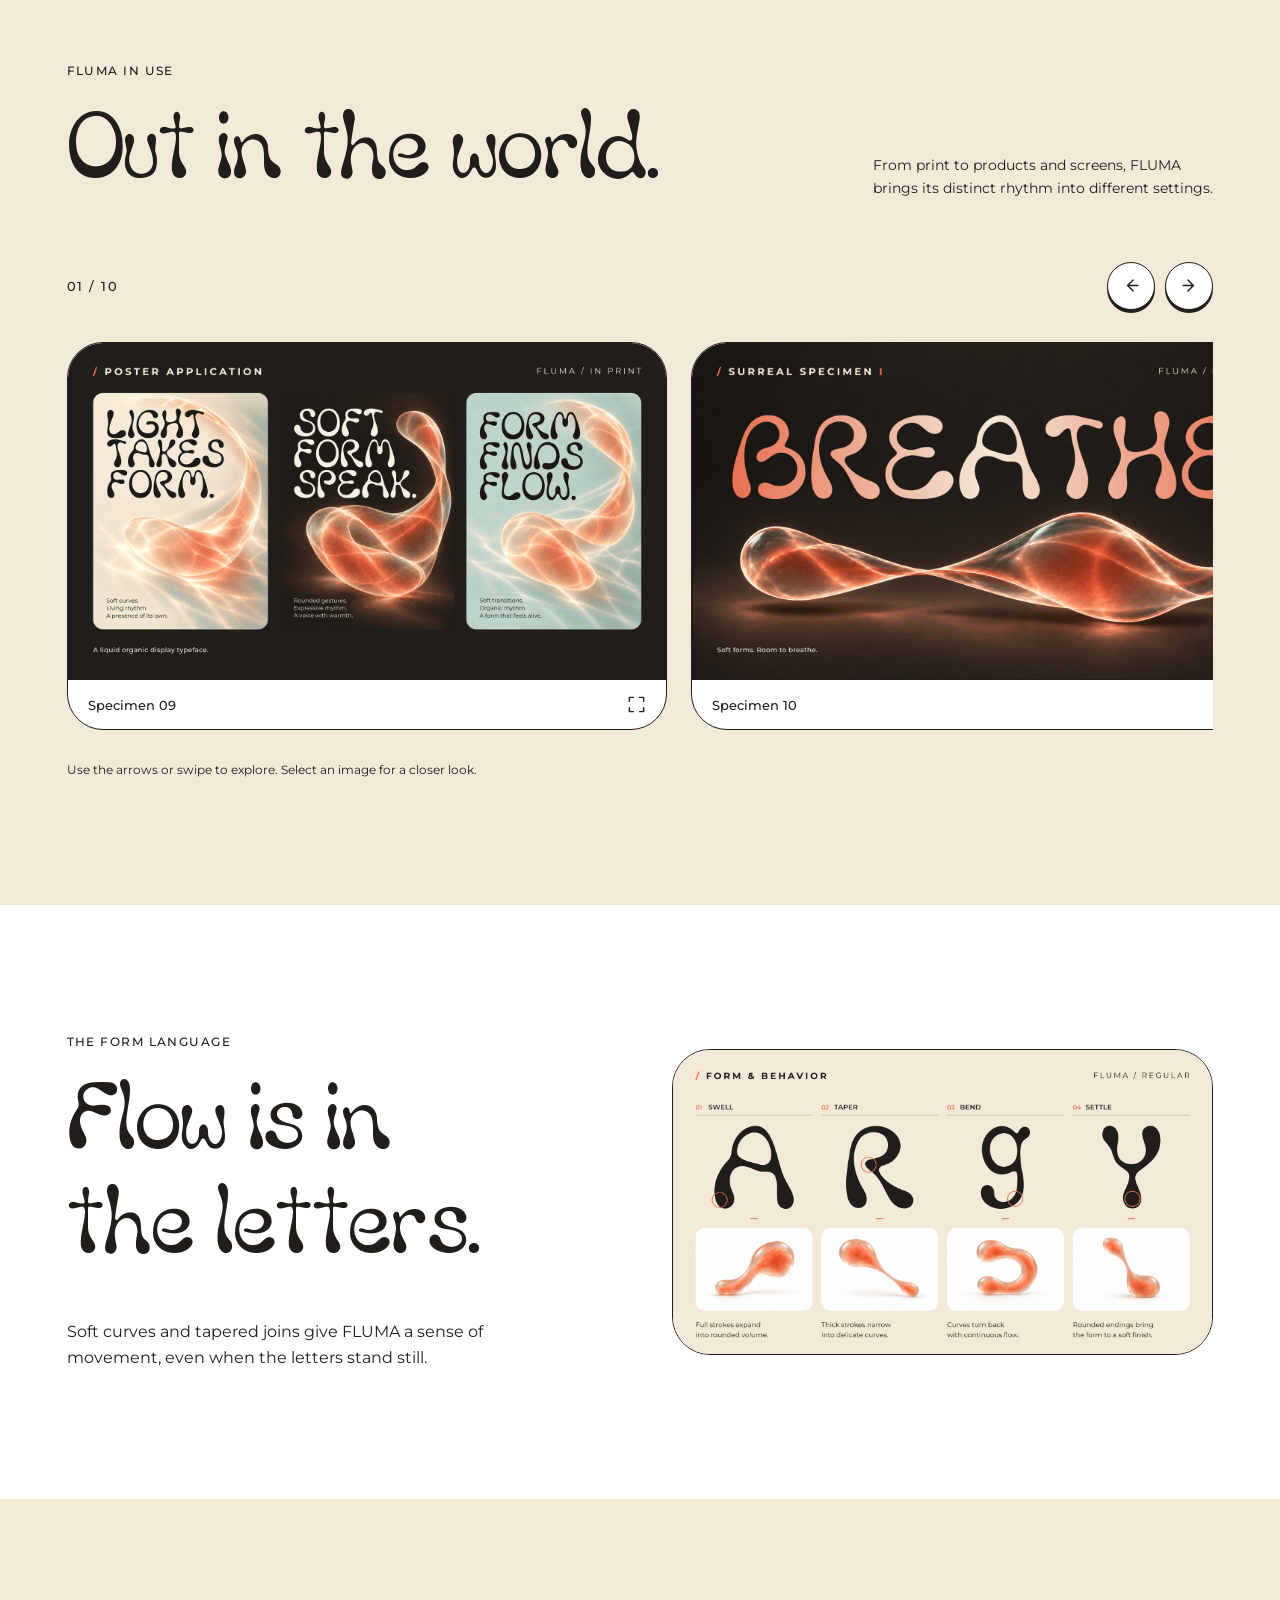
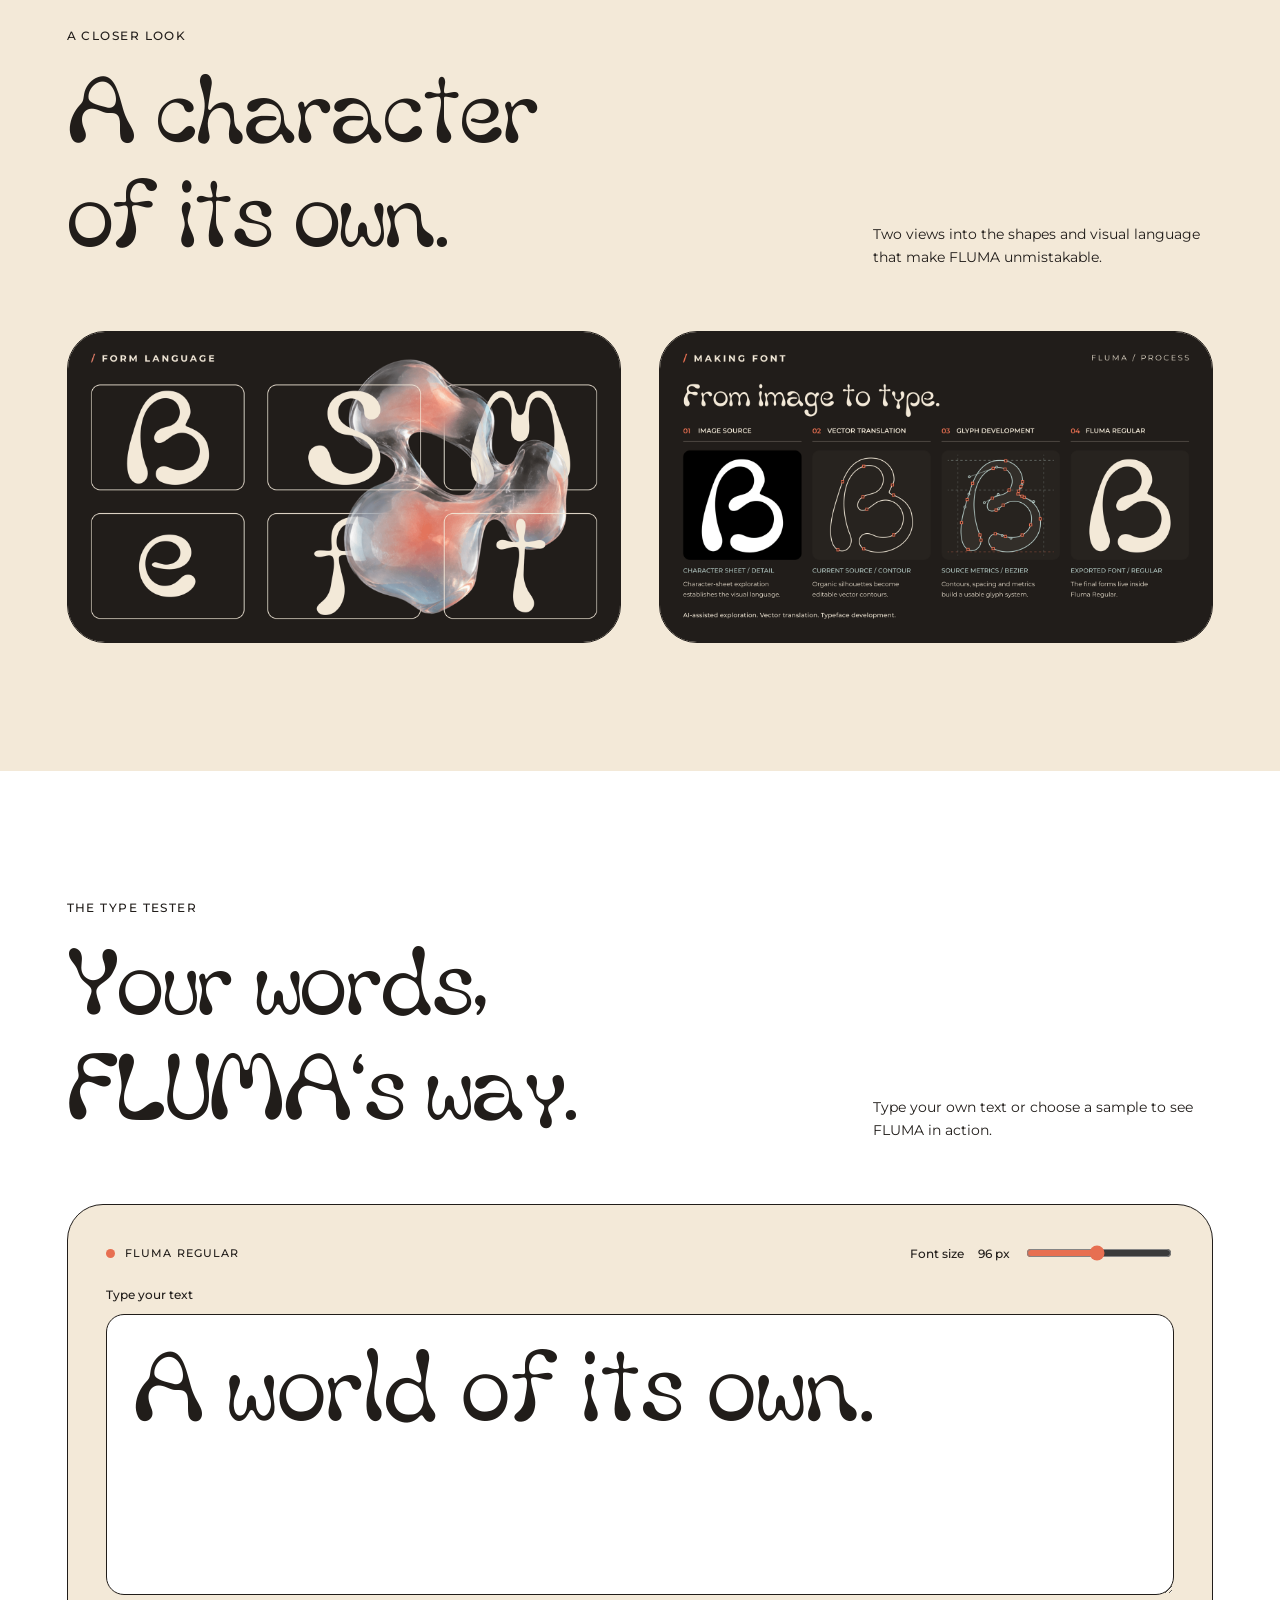
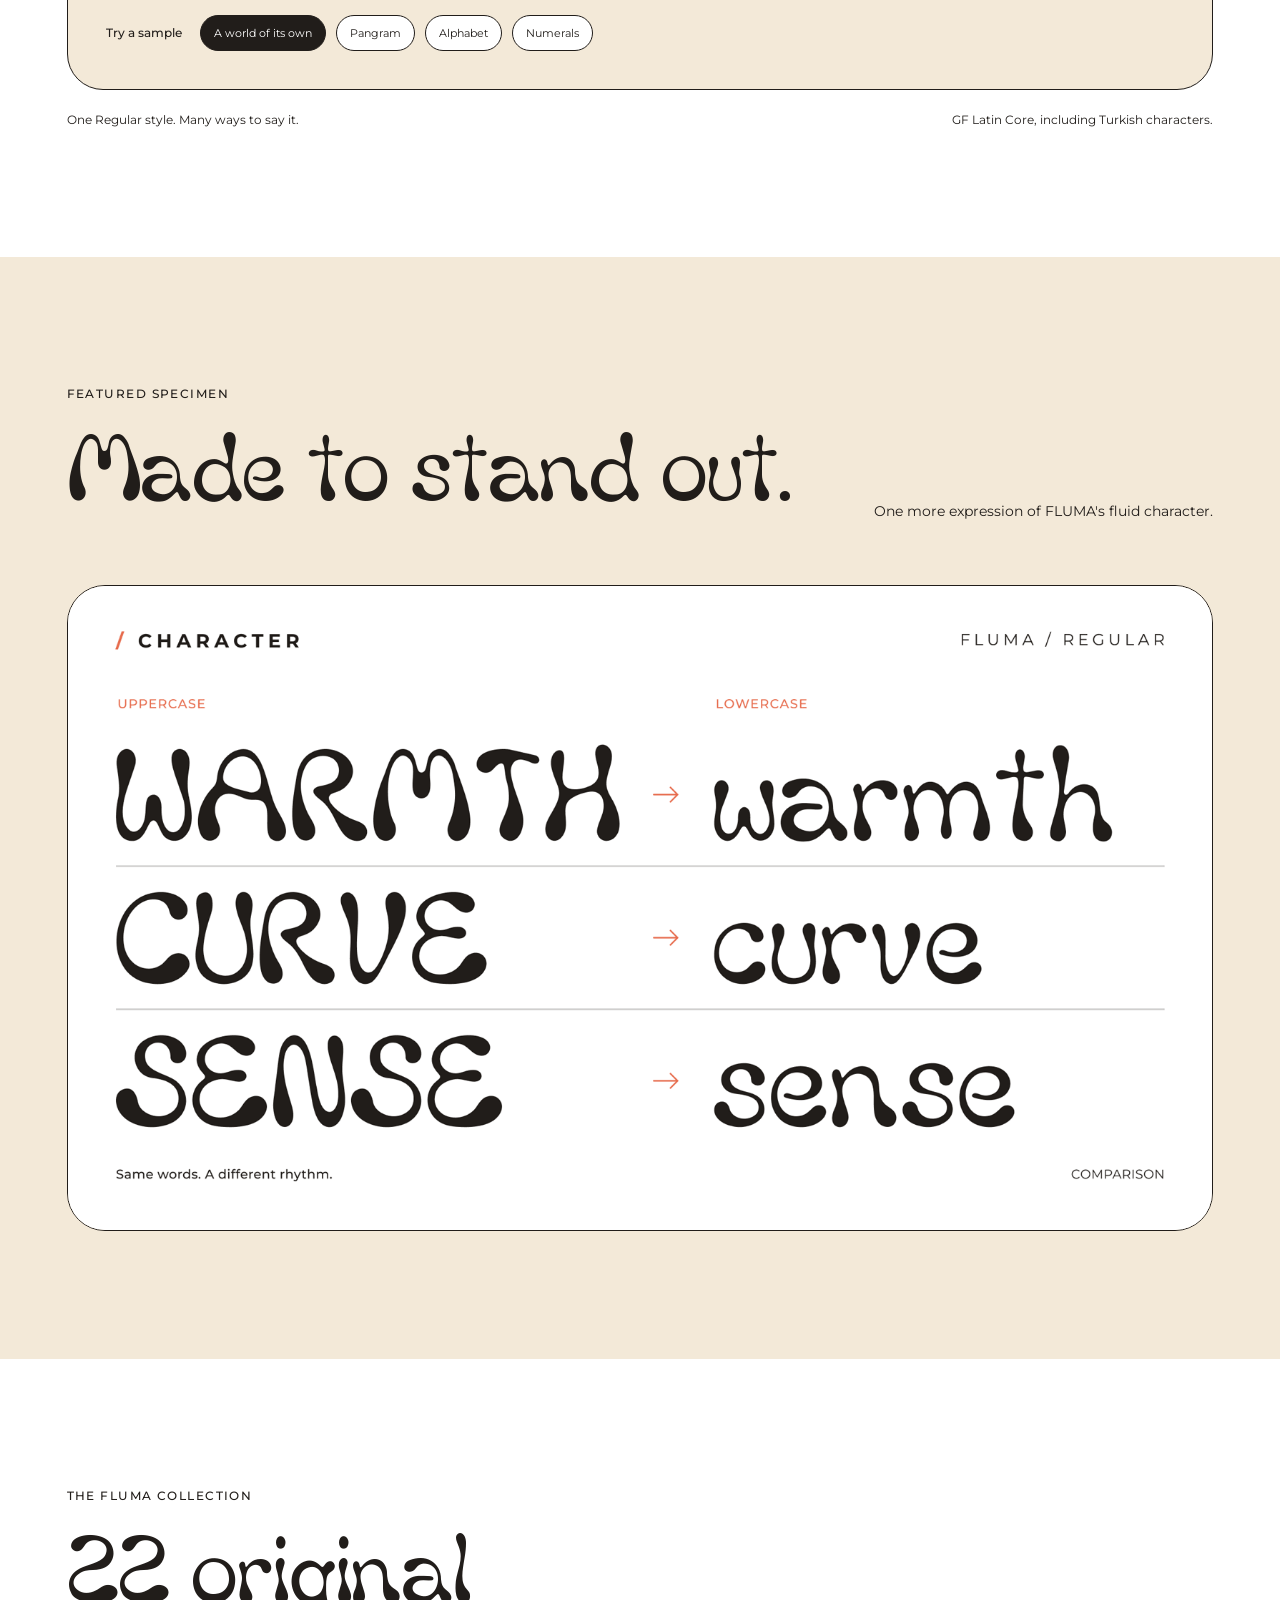
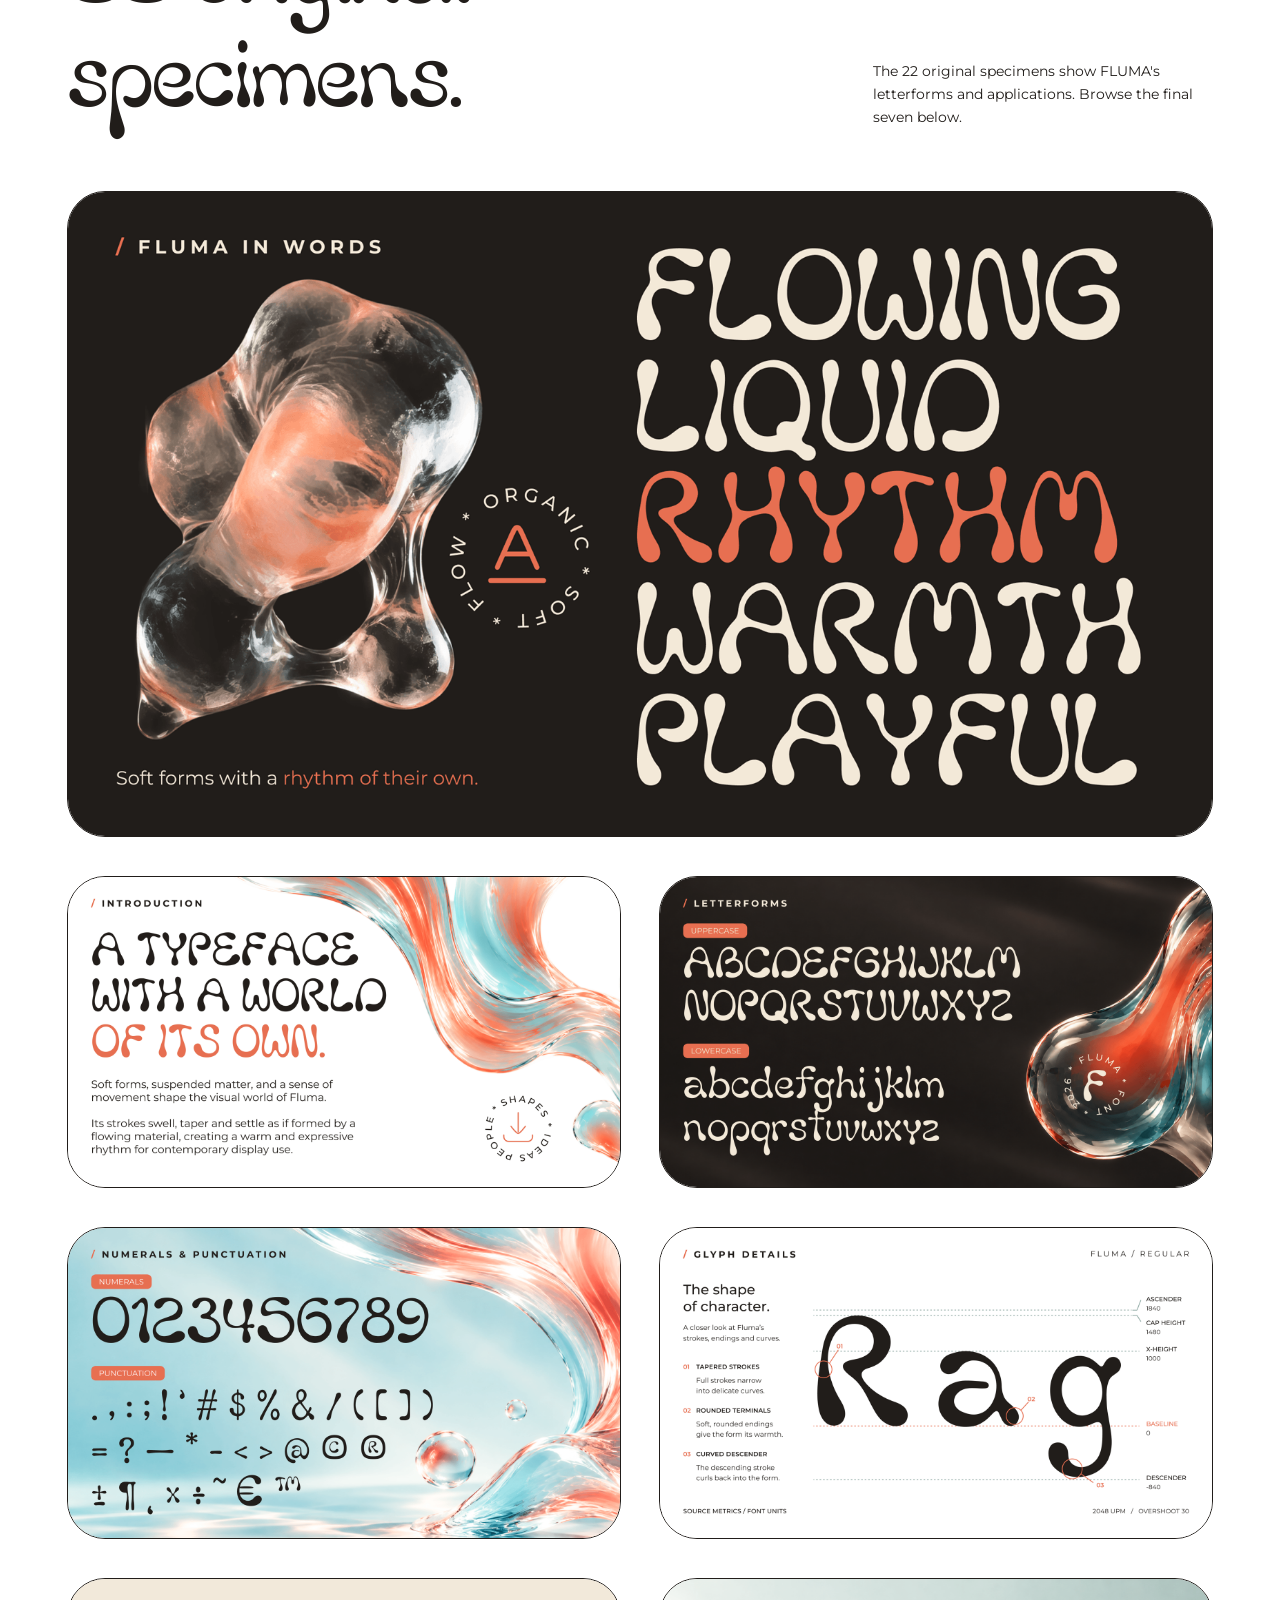
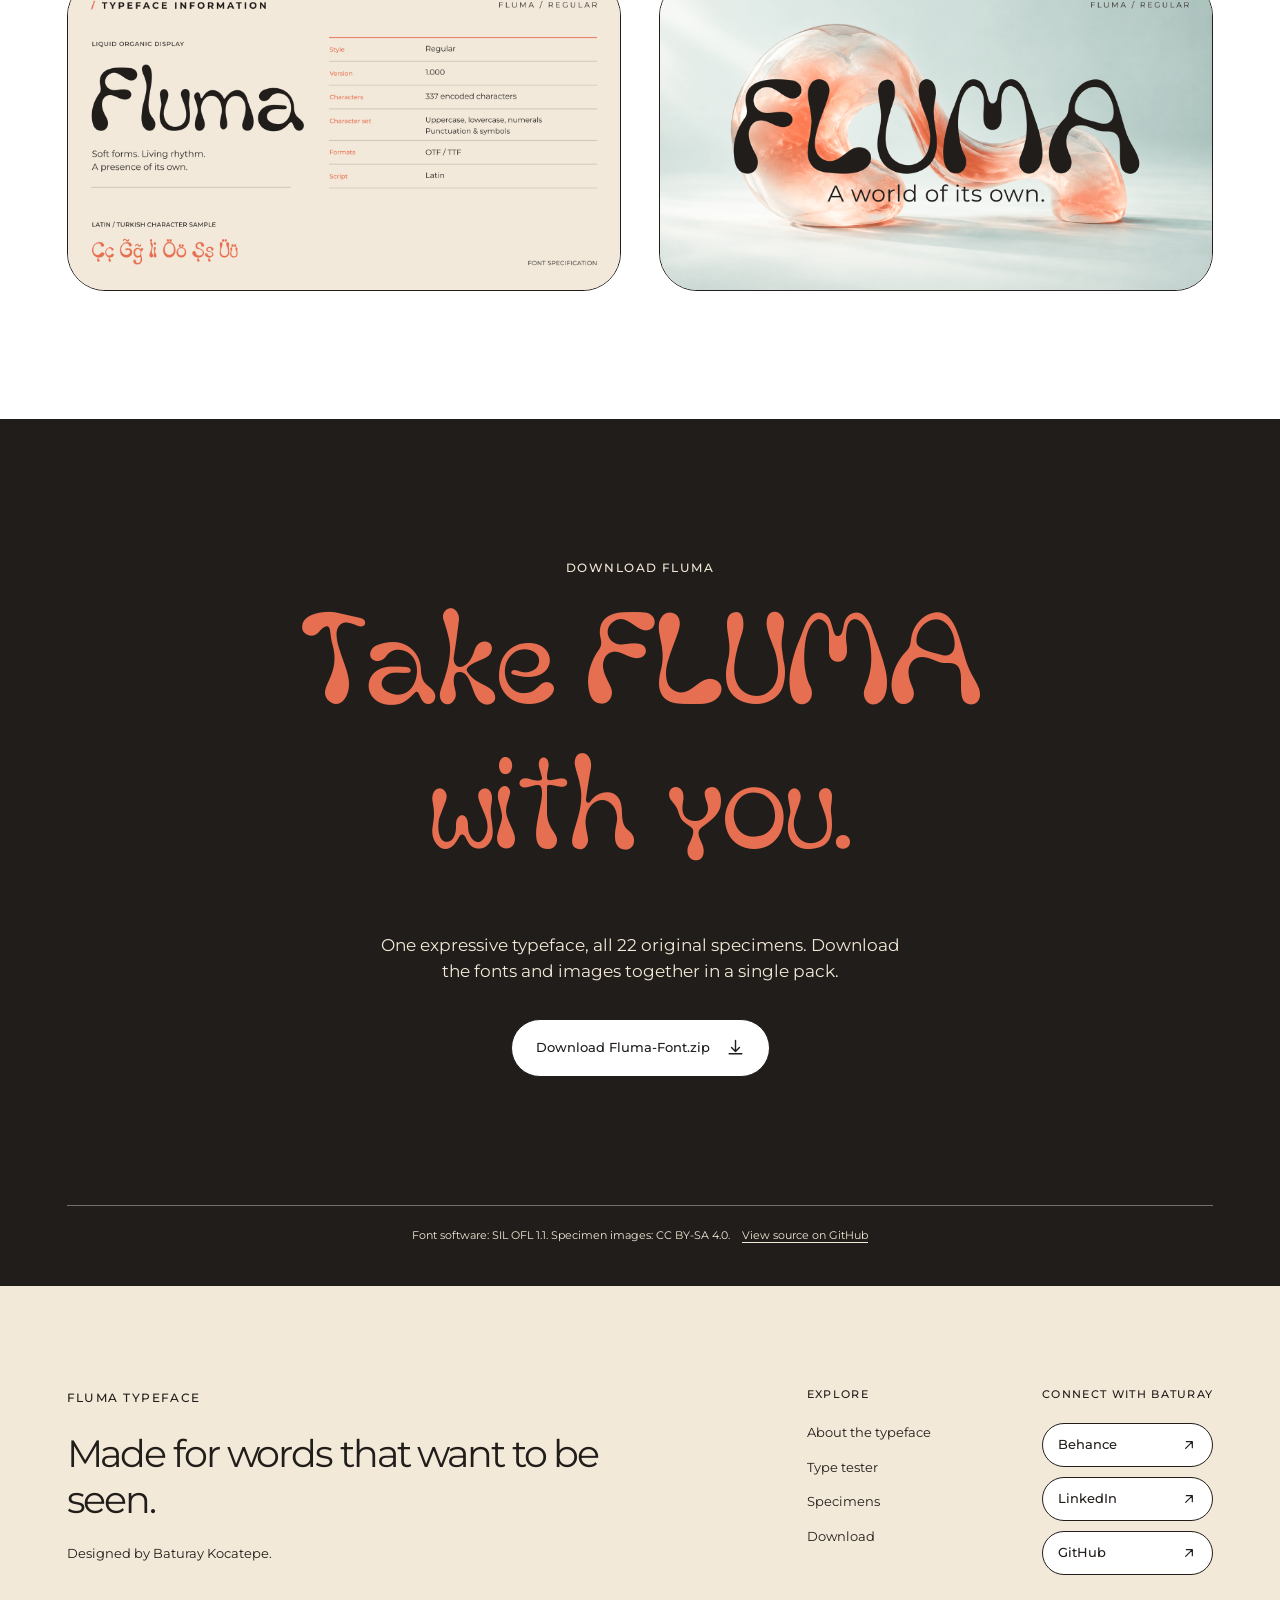
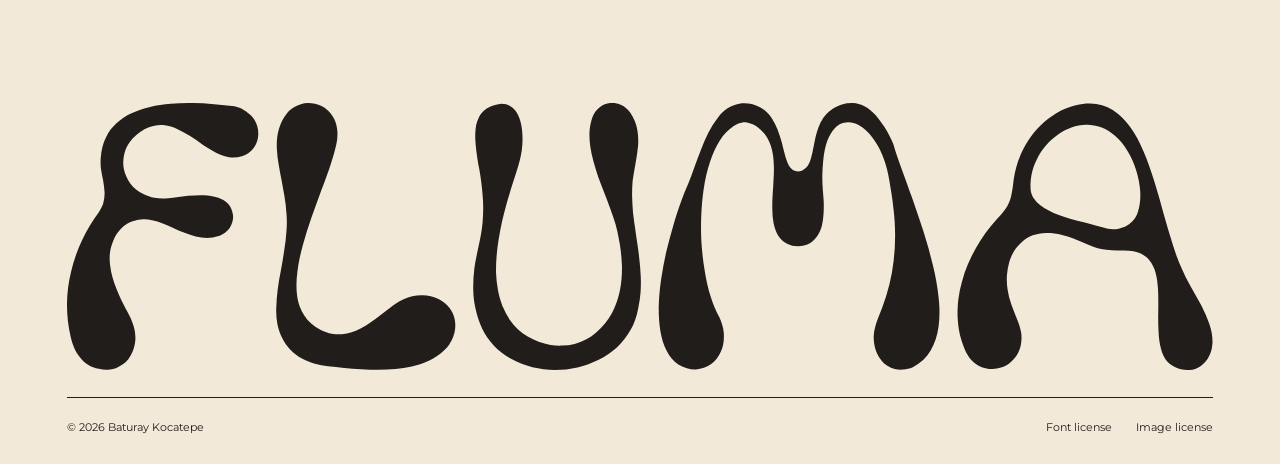
==== commit 52d54737: "Improve FLUMA image discovery and descriptions" ====
--- a/index.html
+++ b/index.html
@@ -58,30 +58,30 @@
       <div class="section-top" data-reveal><div><p class="eyebrow">FLUMA in use</p><h2 id="showcase-title">Out in the world.</h2></div><p>From print to products and screens, FLUMA brings its distinct rhythm into different settings.</p></div>
       <div class="carousel-controls"><span class="carousel-count" id="carousel-count" aria-live="polite">01 / 10</span><div class="carousel-arrows"><button class="round-button" type="button" id="carousel-prev" aria-label="Previous application" disabled><svg aria-hidden="true" viewBox="0 0 24 24"><path d="m14 5-7 7 7 7M7 12h13"/></svg></button><button class="round-button" type="button" id="carousel-next" aria-label="Next application"><svg aria-hidden="true" viewBox="0 0 24 24"><path d="m10 5 7 7-7 7M4 12h13"/></svg></button></div></div>
       <div class="showcase-track" id="showcase-track" role="region" aria-label="Selected FLUMA applications" tabindex="0">
-        <a class="showcase-card image-link" href="documentation/article/specimen09.png" data-caption="Specimen 09" aria-label="Enlarge specimen 09"><img src="documentation/article/specimen09.png" alt="FLUMA application specimen 09" width="1600" height="900" loading="lazy"><span>Specimen 09 <svg aria-hidden="true" viewBox="0 0 24 24"><path d="M8 3H3v5M16 3h5v5M3 16v5h5M21 16v5h-5"/></svg></span></a>
-        <a class="showcase-card image-link" href="documentation/article/specimen10.png" data-caption="Specimen 10" aria-label="Enlarge specimen 10"><img src="documentation/article/specimen10.png" alt="FLUMA application specimen 10" width="1600" height="900" loading="lazy"><span>Specimen 10 <svg aria-hidden="true" viewBox="0 0 24 24"><path d="M8 3H3v5M16 3h5v5M3 16v5h5M21 16v5h-5"/></svg></span></a>
-        <a class="showcase-card image-link" href="documentation/article/specimen11.png" data-caption="Specimen 11" aria-label="Enlarge specimen 11"><img src="documentation/article/specimen11.png" alt="FLUMA application specimen 11" width="1600" height="900" loading="lazy"><span>Specimen 11 <svg aria-hidden="true" viewBox="0 0 24 24"><path d="M8 3H3v5M16 3h5v5M3 16v5h5M21 16v5h-5"/></svg></span></a>
-        <a class="showcase-card image-link" href="documentation/article/specimen13.png" data-caption="Specimen 13" aria-label="Enlarge specimen 13"><img src="documentation/article/specimen13.png" alt="FLUMA application specimen 13" width="1600" height="900" loading="lazy"><span>Specimen 13 <svg aria-hidden="true" viewBox="0 0 24 24"><path d="M8 3H3v5M16 3h5v5M3 16v5h5M21 16v5h-5"/></svg></span></a>
-        <a class="showcase-card image-link" href="documentation/article/specimen14.png" data-caption="Specimen 14" aria-label="Enlarge specimen 14"><img src="documentation/article/specimen14.png" alt="FLUMA application specimen 14" width="1600" height="900" loading="lazy"><span>Specimen 14 <svg aria-hidden="true" viewBox="0 0 24 24"><path d="M8 3H3v5M16 3h5v5M3 16v5h5M21 16v5h-5"/></svg></span></a>
-        <a class="showcase-card image-link" href="documentation/article/specimen15.png" data-caption="Specimen 15" aria-label="Enlarge specimen 15"><img src="documentation/article/specimen15.png" alt="FLUMA application specimen 15" width="1600" height="900" loading="lazy"><span>Specimen 15 <svg aria-hidden="true" viewBox="0 0 24 24"><path d="M8 3H3v5M16 3h5v5M3 16v5h5M21 16v5h-5"/></svg></span></a>
-        <a class="showcase-card image-link" href="documentation/article/specimen16.png" data-caption="Specimen 16" aria-label="Enlarge specimen 16"><img src="documentation/article/specimen16.png" alt="FLUMA application specimen 16" width="1600" height="900" loading="lazy"><span>Specimen 16 <svg aria-hidden="true" viewBox="0 0 24 24"><path d="M8 3H3v5M16 3h5v5M3 16v5h5M21 16v5h-5"/></svg></span></a>
-        <a class="showcase-card image-link" href="documentation/article/specimen17.png" data-caption="Specimen 17" aria-label="Enlarge specimen 17"><img src="documentation/article/specimen17.png" alt="FLUMA application specimen 17" width="1600" height="900" loading="lazy"><span>Specimen 17 <svg aria-hidden="true" viewBox="0 0 24 24"><path d="M8 3H3v5M16 3h5v5M3 16v5h5M21 16v5h-5"/></svg></span></a>
-        <a class="showcase-card image-link" href="documentation/article/specimen18.png" data-caption="Specimen 18" aria-label="Enlarge specimen 18"><img src="documentation/article/specimen18.png" alt="FLUMA application specimen 18" width="1600" height="900" loading="lazy"><span>Specimen 18 <svg aria-hidden="true" viewBox="0 0 24 24"><path d="M8 3H3v5M16 3h5v5M3 16v5h5M21 16v5h-5"/></svg></span></a>
-        <a class="showcase-card image-link" href="documentation/article/specimen19.png" data-caption="Specimen 19" aria-label="Enlarge specimen 19"><img src="documentation/article/specimen19.png" alt="FLUMA application specimen 19" width="1600" height="900" loading="lazy"><span>Specimen 19 <svg aria-hidden="true" viewBox="0 0 24 24"><path d="M8 3H3v5M16 3h5v5M3 16v5h5M21 16v5h-5"/></svg></span></a>
+        <a class="showcase-card image-link" href="documentation/article/specimen09.png" data-caption="Specimen 09" aria-label="Enlarge specimen 09"><img src="documentation/article/specimen09.png" alt="Three conceptual FLUMA poster designs with fluid lettering and sculptural imagery" width="1600" height="900" loading="lazy"><span>Specimen 09 <svg aria-hidden="true" viewBox="0 0 24 24"><path d="M8 3H3v5M16 3h5v5M3 16v5h5M21 16v5h-5"/></svg></span></a>
+        <a class="showcase-card image-link" href="documentation/article/specimen10.png" data-caption="Specimen 10" aria-label="Enlarge specimen 10"><img src="documentation/article/specimen10.png" alt="FLUMA Breathe poster with coral lettering and a translucent elongated form" width="1600" height="900" loading="lazy"><span>Specimen 10 <svg aria-hidden="true" viewBox="0 0 24 24"><path d="M8 3H3v5M16 3h5v5M3 16v5h5M21 16v5h-5"/></svg></span></a>
+        <a class="showcase-card image-link" href="documentation/article/specimen11.png" data-caption="Specimen 11" aria-label="Enlarge specimen 11"><img src="documentation/article/specimen11.png" alt="FLUMA Warmth in Motion specimen with coral letters and a flowing sculptural form" width="1600" height="900" loading="lazy"><span>Specimen 11 <svg aria-hidden="true" viewBox="0 0 24 24"><path d="M8 3H3v5M16 3h5v5M3 16v5h5M21 16v5h-5"/></svg></span></a>
+        <a class="showcase-card image-link" href="documentation/article/specimen13.png" data-caption="Specimen 13" aria-label="Enlarge specimen 13"><img src="documentation/article/specimen13.png" alt="Conceptual FLUMA brand stationery, books, and type cards on a coral background" width="1600" height="900" loading="lazy"><span>Specimen 13 <svg aria-hidden="true" viewBox="0 0 24 24"><path d="M8 3H3v5M16 3h5v5M3 16v5h5M21 16v5h-5"/></svg></span></a>
+        <a class="showcase-card image-link" href="documentation/article/specimen14.png" data-caption="Specimen 14" aria-label="Enlarge specimen 14"><img src="documentation/article/specimen14.png" alt="Conceptual editorial cover featuring FLUMA lettering held as a magazine" width="1600" height="900" loading="lazy"><span>Specimen 14 <svg aria-hidden="true" viewBox="0 0 24 24"><path d="M8 3H3v5M16 3h5v5M3 16v5h5M21 16v5h-5"/></svg></span></a>
+        <a class="showcase-card image-link" href="documentation/article/specimen15.png" data-caption="Specimen 15" aria-label="Enlarge specimen 15"><img src="documentation/article/specimen15.png" alt="Conceptual mobile screen showing FLUMA lettering and fluid visual identity" width="1600" height="900" loading="lazy"><span>Specimen 15 <svg aria-hidden="true" viewBox="0 0 24 24"><path d="M8 3H3v5M16 3h5v5M3 16v5h5M21 16v5h-5"/></svg></span></a>
+        <a class="showcase-card image-link" href="documentation/article/specimen16.png" data-caption="Specimen 16" aria-label="Enlarge specimen 16"><img src="documentation/article/specimen16.png" alt="Conceptual FLUMA mug and tote bag applications with expressive lettering" width="1600" height="900" loading="lazy"><span>Specimen 16 <svg aria-hidden="true" viewBox="0 0 24 24"><path d="M8 3H3v5M16 3h5v5M3 16v5h5M21 16v5h-5"/></svg></span></a>
+        <a class="showcase-card image-link" href="documentation/article/specimen17.png" data-caption="Specimen 17" aria-label="Enlarge specimen 17"><img src="documentation/article/specimen17.png" alt="Conceptual ice cream packaging using FLUMA lettering across three containers" width="1600" height="900" loading="lazy"><span>Specimen 17 <svg aria-hidden="true" viewBox="0 0 24 24"><path d="M8 3H3v5M16 3h5v5M3 16v5h5M21 16v5h-5"/></svg></span></a>
+        <a class="showcase-card image-link" href="documentation/article/specimen18.png" data-caption="Specimen 18" aria-label="Enlarge specimen 18"><img src="documentation/article/specimen18.png" alt="Conceptual city billboard displaying FLUMA at large scale" width="1600" height="900" loading="lazy"><span>Specimen 18 <svg aria-hidden="true" viewBox="0 0 24 24"><path d="M8 3H3v5M16 3h5v5M3 16v5h5M21 16v5h-5"/></svg></span></a>
+        <a class="showcase-card image-link" href="documentation/article/specimen19.png" data-caption="Specimen 19" aria-label="Enlarge specimen 19"><img src="documentation/article/specimen19.png" alt="FLUMA cinematic title exploration with translucent glass and a silhouetted figure" width="1600" height="900" loading="lazy"><span>Specimen 19 <svg aria-hidden="true" viewBox="0 0 24 24"><path d="M8 3H3v5M16 3h5v5M3 16v5h5M21 16v5h-5"/></svg></span></a>
       </div>
       <p class="showcase-hint">Use the arrows or swipe to explore. Select an image for a closer look.</p>
     </section>
 
     <section class="forms" id="forms" aria-labelledby="forms-title"><div class="shell forms-inner">
       <div class="forms-copy" data-reveal><p class="eyebrow">The form language</p><h2 id="forms-title">Flow is in<br>the letters.</h2><p>Soft curves and tapered joins give FLUMA a sense of movement, even when the letters stand still.</p></div>
-      <a class="forms-art image-link" href="documentation/article/specimen08.png" data-caption="Specimen 08" aria-label="Enlarge specimen 08"><img src="documentation/article/specimen08.png" alt="FLUMA letterform study, specimen 08" width="1600" height="900" loading="lazy"></a>
+      <a class="forms-art image-link" href="documentation/article/specimen08.png" data-caption="Specimen 08" aria-label="Enlarge specimen 08"><img src="documentation/article/specimen08.png" alt="FLUMA form behavior sheet illustrating swell, taper, bend, and settle" width="1600" height="900" loading="lazy"></a>
     </div></section>
 
     <section class="pair-section shell" aria-labelledby="pair-title">
       <div class="section-top" data-reveal><div><p class="eyebrow">A closer look</p><h2 id="pair-title">A character<br>of its own.</h2></div><p>Two views into the shapes and visual language that make FLUMA unmistakable.</p></div>
       <div class="pair-grid">
-        <a class="image-link" href="documentation/article/specimen06.png" data-caption="Specimen 06" aria-label="Enlarge specimen 06"><img src="documentation/article/specimen06.png" alt="FLUMA original specimen 06" width="1600" height="900" loading="lazy"></a>
-        <a class="image-link" href="documentation/article/specimen12.png" data-caption="Specimen 12" aria-label="Enlarge specimen 12"><img src="documentation/article/specimen12.png" alt="FLUMA original specimen 12" width="1600" height="900" loading="lazy"></a>
+        <a class="image-link" href="documentation/article/specimen06.png" data-caption="Specimen 06" aria-label="Enlarge specimen 06"><img src="documentation/article/specimen06.png" alt="FLUMA form language study showing selected letterforms with a translucent sculptural form" width="1600" height="900" loading="lazy"></a>
+        <a class="image-link" href="documentation/article/specimen12.png" data-caption="Specimen 12" aria-label="Enlarge specimen 12"><img src="documentation/article/specimen12.png" alt="FLUMA typeface development sheet from image exploration through vector and glyph construction" width="1600" height="900" loading="lazy"></a>
       </div>
     </section>
 
@@ -98,19 +98,19 @@
 
     <section class="feature-section" aria-labelledby="feature-title"><div class="shell">
       <div class="section-top" data-reveal><div><p class="eyebrow">Featured specimen</p><h2 id="feature-title">Made to stand out.</h2></div><p>One more expression of FLUMA's fluid character.</p></div>
-      <a class="feature-art image-link" href="documentation/article/specimen20.png" data-caption="Specimen 20" aria-label="Enlarge specimen 20"><img src="documentation/article/specimen20.png" alt="FLUMA original specimen 20" width="1600" height="900" loading="lazy"></a>
+      <a class="feature-art image-link" href="documentation/article/specimen20.png" data-caption="Specimen 20" aria-label="Enlarge specimen 20"><img src="documentation/article/specimen20.png" alt="FLUMA uppercase and lowercase word comparison for Warmth, Curve, and Sense" width="1600" height="900" loading="lazy"></a>
     </div></section>
 
     <section class="specimens" id="specimens" aria-labelledby="specimens-title"><div class="shell">
       <div class="section-top" data-reveal><div><p class="eyebrow">The FLUMA collection</p><h2 id="specimens-title">22 original<br>specimens.</h2></div><p>The 22 original specimens show FLUMA's letterforms and applications. Browse the final seven below.</p></div>
       <div class="specimen-grid">
-        <a class="image-link specimen-feature" href="documentation/article/specimen05.png" data-caption="Specimen 05" aria-label="Enlarge specimen 05"><img src="documentation/article/specimen05.png" alt="FLUMA original specimen 05" width="1600" height="900" loading="lazy"></a>
-        <a class="image-link" href="documentation/article/specimen02.png" data-caption="Specimen 02" aria-label="Enlarge specimen 02"><img src="documentation/article/specimen02.png" alt="FLUMA original specimen 02" width="1600" height="900" loading="lazy"></a>
-        <a class="image-link" href="documentation/article/specimen03.png" data-caption="Specimen 03" aria-label="Enlarge specimen 03"><img src="documentation/article/specimen03.png" alt="FLUMA original specimen 03" width="1600" height="900" loading="lazy"></a>
-        <a class="image-link" href="documentation/article/specimen04.png" data-caption="Specimen 04" aria-label="Enlarge specimen 04"><img src="documentation/article/specimen04.png" alt="FLUMA original specimen 04" width="1600" height="900" loading="lazy"></a>
-        <a class="image-link" href="documentation/article/specimen07.png" data-caption="Specimen 07" aria-label="Enlarge specimen 07"><img src="documentation/article/specimen07.png" alt="FLUMA original specimen 07" width="1600" height="900" loading="lazy"></a>
-        <a class="image-link" href="documentation/article/specimen21.png" data-caption="Specimen 21" aria-label="Enlarge specimen 21"><img src="documentation/article/specimen21.png" alt="FLUMA original specimen 21" width="1600" height="900" loading="lazy"></a>
-        <a class="image-link" href="documentation/article/specimen22.png" data-caption="Specimen 22" aria-label="Enlarge specimen 22"><img src="documentation/article/specimen22.png" alt="FLUMA original specimen 22" width="1600" height="900" loading="lazy"></a>
+        <a class="image-link specimen-feature" href="documentation/article/specimen05.png" data-caption="Specimen 05" aria-label="Enlarge specimen 05"><img src="documentation/article/specimen05.png" alt="FLUMA words Flowing, Liquid, Rhythm, Warmth, and Playful set on a dark specimen" width="1600" height="900" loading="lazy"></a>
+        <a class="image-link" href="documentation/article/specimen02.png" data-caption="Specimen 02" aria-label="Enlarge specimen 02"><img src="documentation/article/specimen02.png" alt="FLUMA introduction sheet with a translucent fluid form and a statement about the typeface" width="1600" height="900" loading="lazy"></a>
+        <a class="image-link" href="documentation/article/specimen03.png" data-caption="Specimen 03" aria-label="Enlarge specimen 03"><img src="documentation/article/specimen03.png" alt="FLUMA uppercase and lowercase alphabet on a dark background with a translucent sculpture" width="1600" height="900" loading="lazy"></a>
+        <a class="image-link" href="documentation/article/specimen04.png" data-caption="Specimen 04" aria-label="Enlarge specimen 04"><img src="documentation/article/specimen04.png" alt="FLUMA numerals and punctuation displayed against a pale blue background" width="1600" height="900" loading="lazy"></a>
+        <a class="image-link" href="documentation/article/specimen07.png" data-caption="Specimen 07" aria-label="Enlarge specimen 07"><img src="documentation/article/specimen07.png" alt="FLUMA R, a, and g glyph detail sheet with outlines and vertical metric guides" width="1600" height="900" loading="lazy"></a>
+        <a class="image-link" href="documentation/article/specimen21.png" data-caption="Specimen 21" aria-label="Enlarge specimen 21"><img src="documentation/article/specimen21.png" alt="FLUMA Regular typeface information with 337 encoded characters and Turkish letter samples" width="1600" height="900" loading="lazy"></a>
+        <a class="image-link" href="documentation/article/specimen22.png" data-caption="Specimen 22" aria-label="Enlarge specimen 22"><img src="documentation/article/specimen22.png" alt="FLUMA closing specimen with the phrase A world of its own over a fluid sculpture" width="1600" height="900" loading="lazy"></a>
       </div>
     </div></section>
 
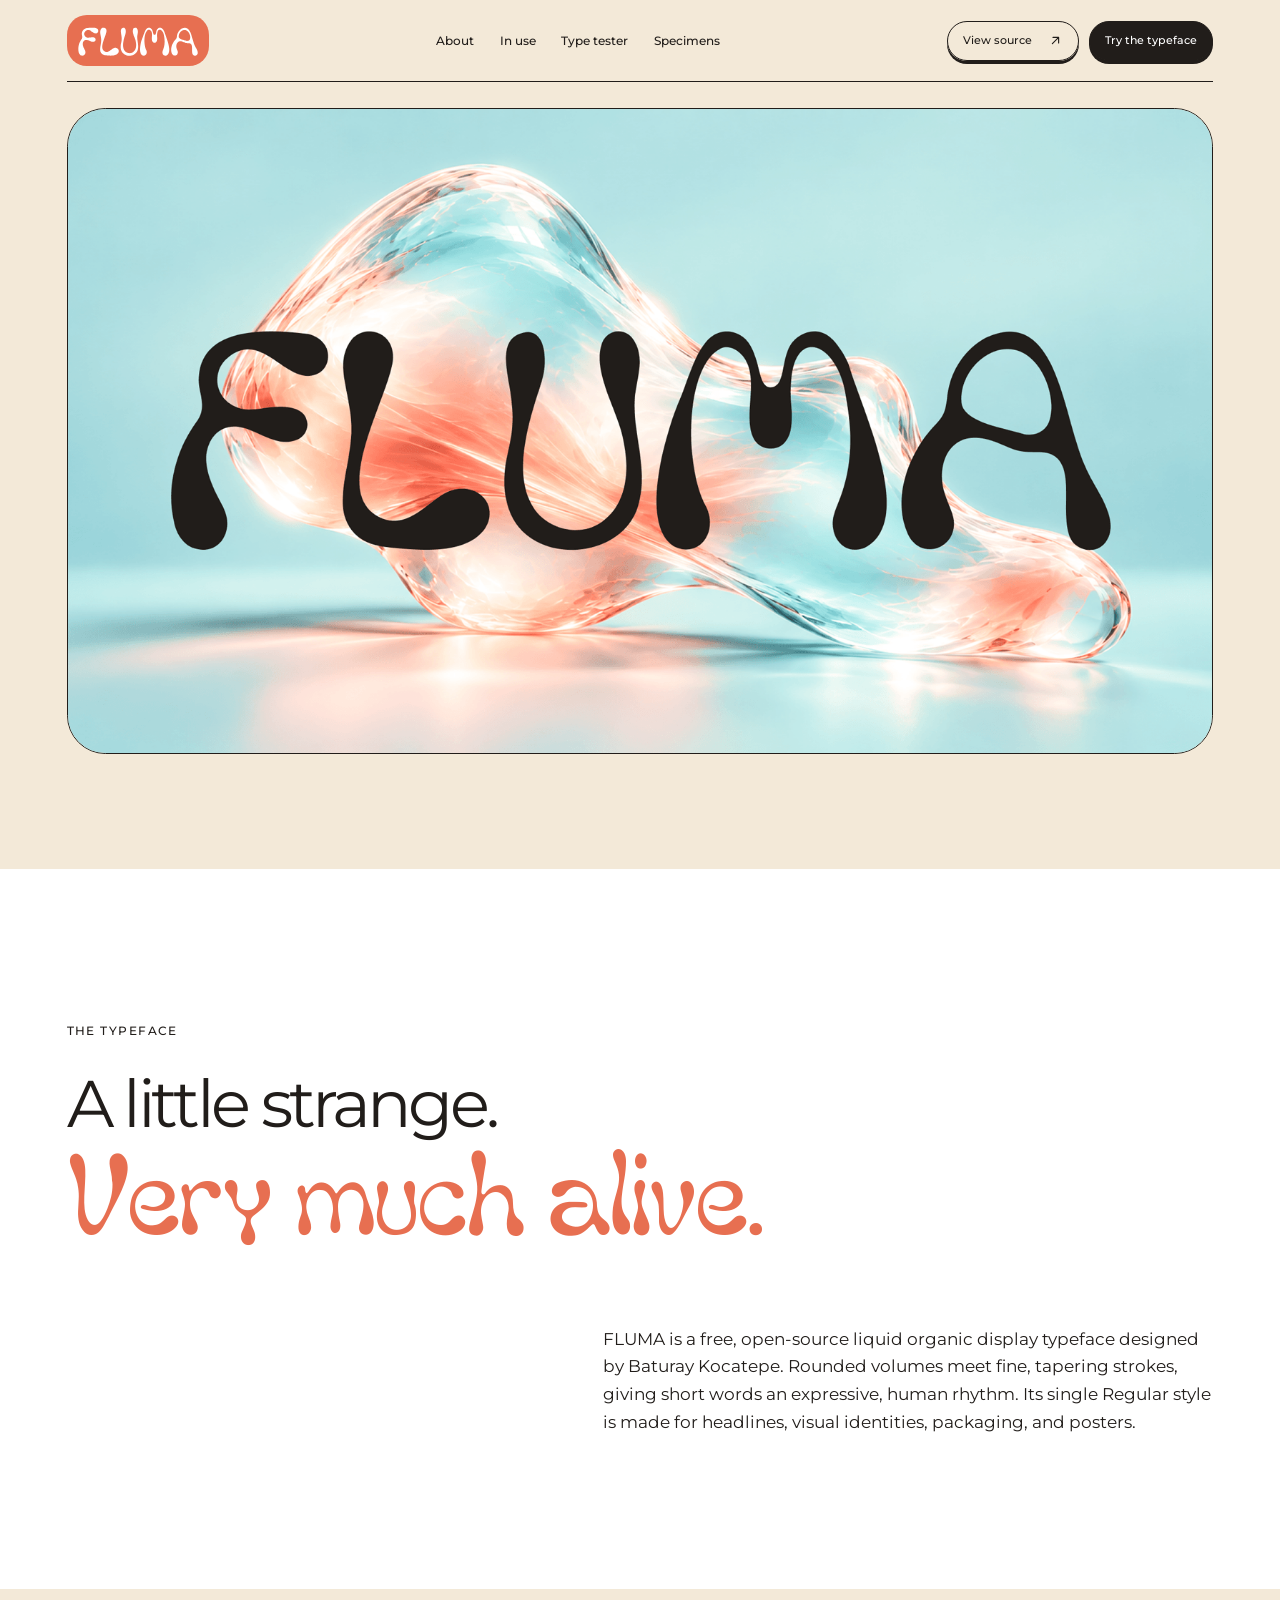
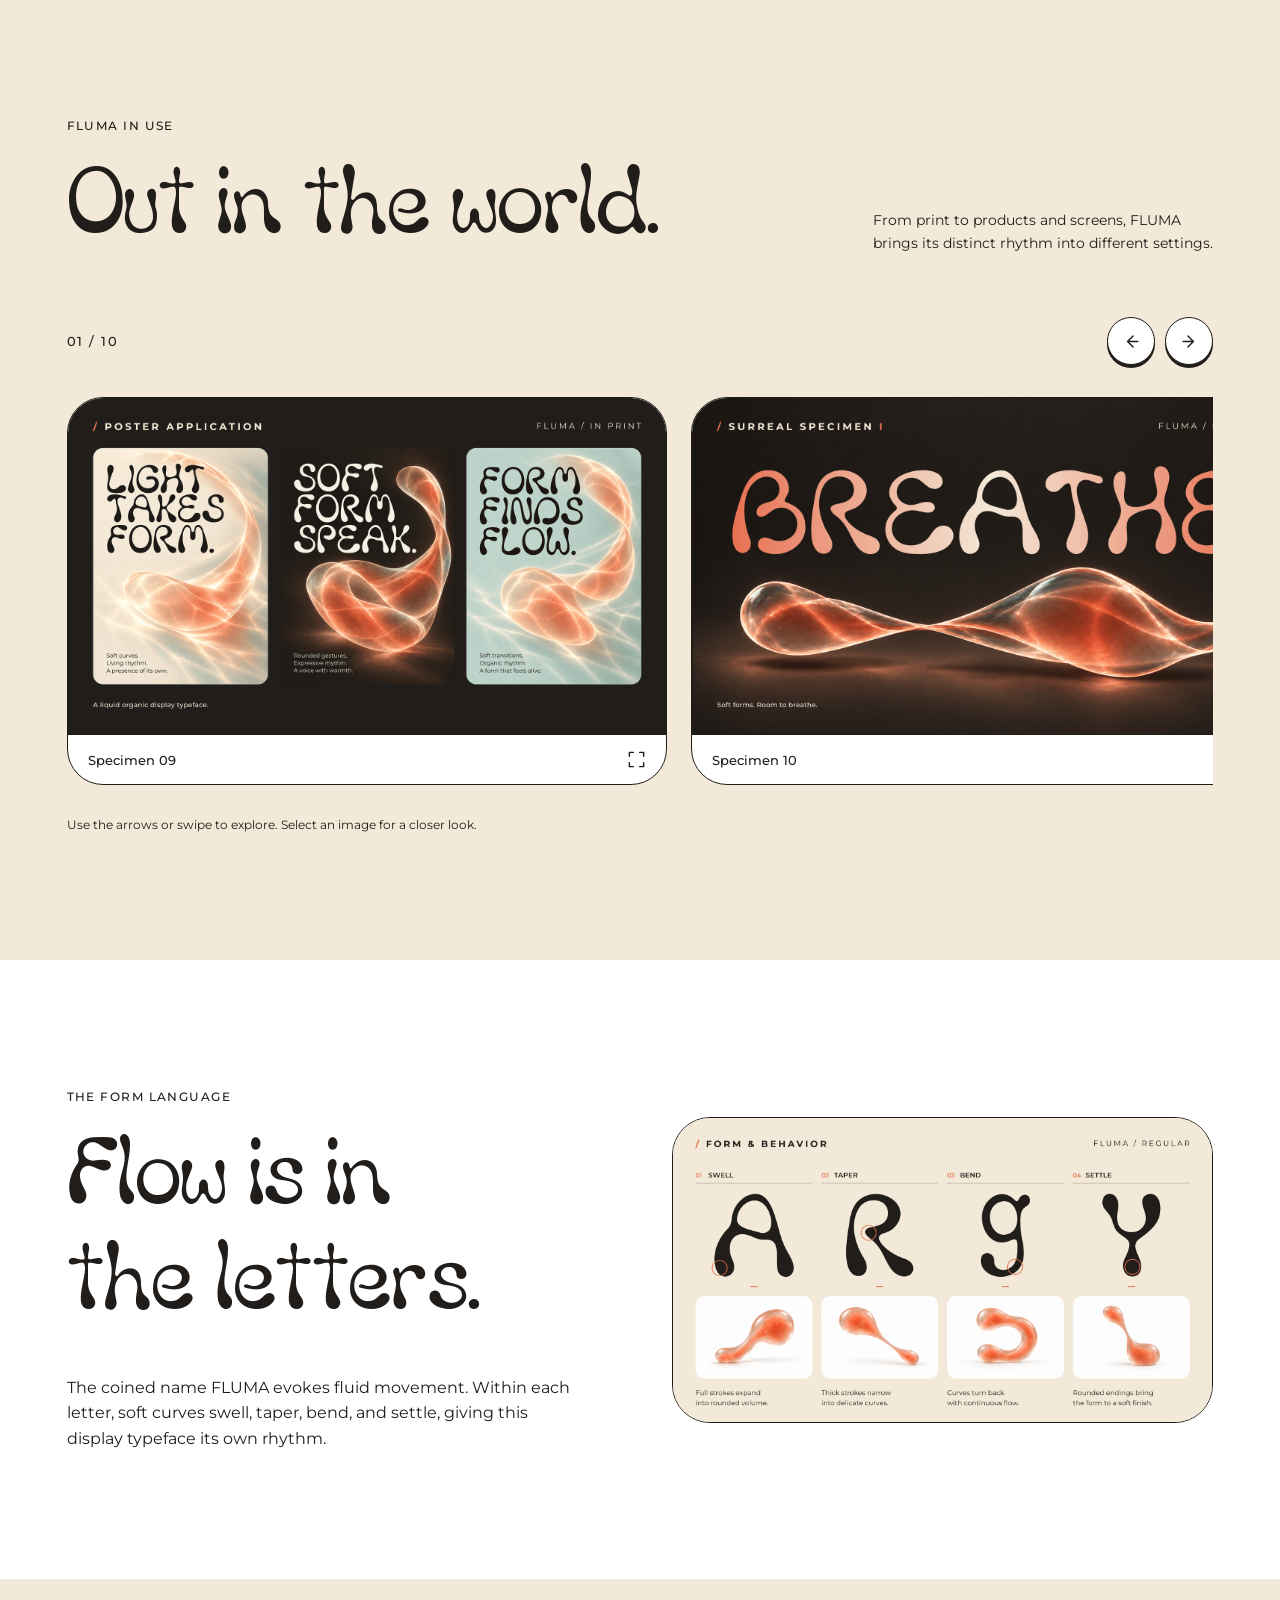
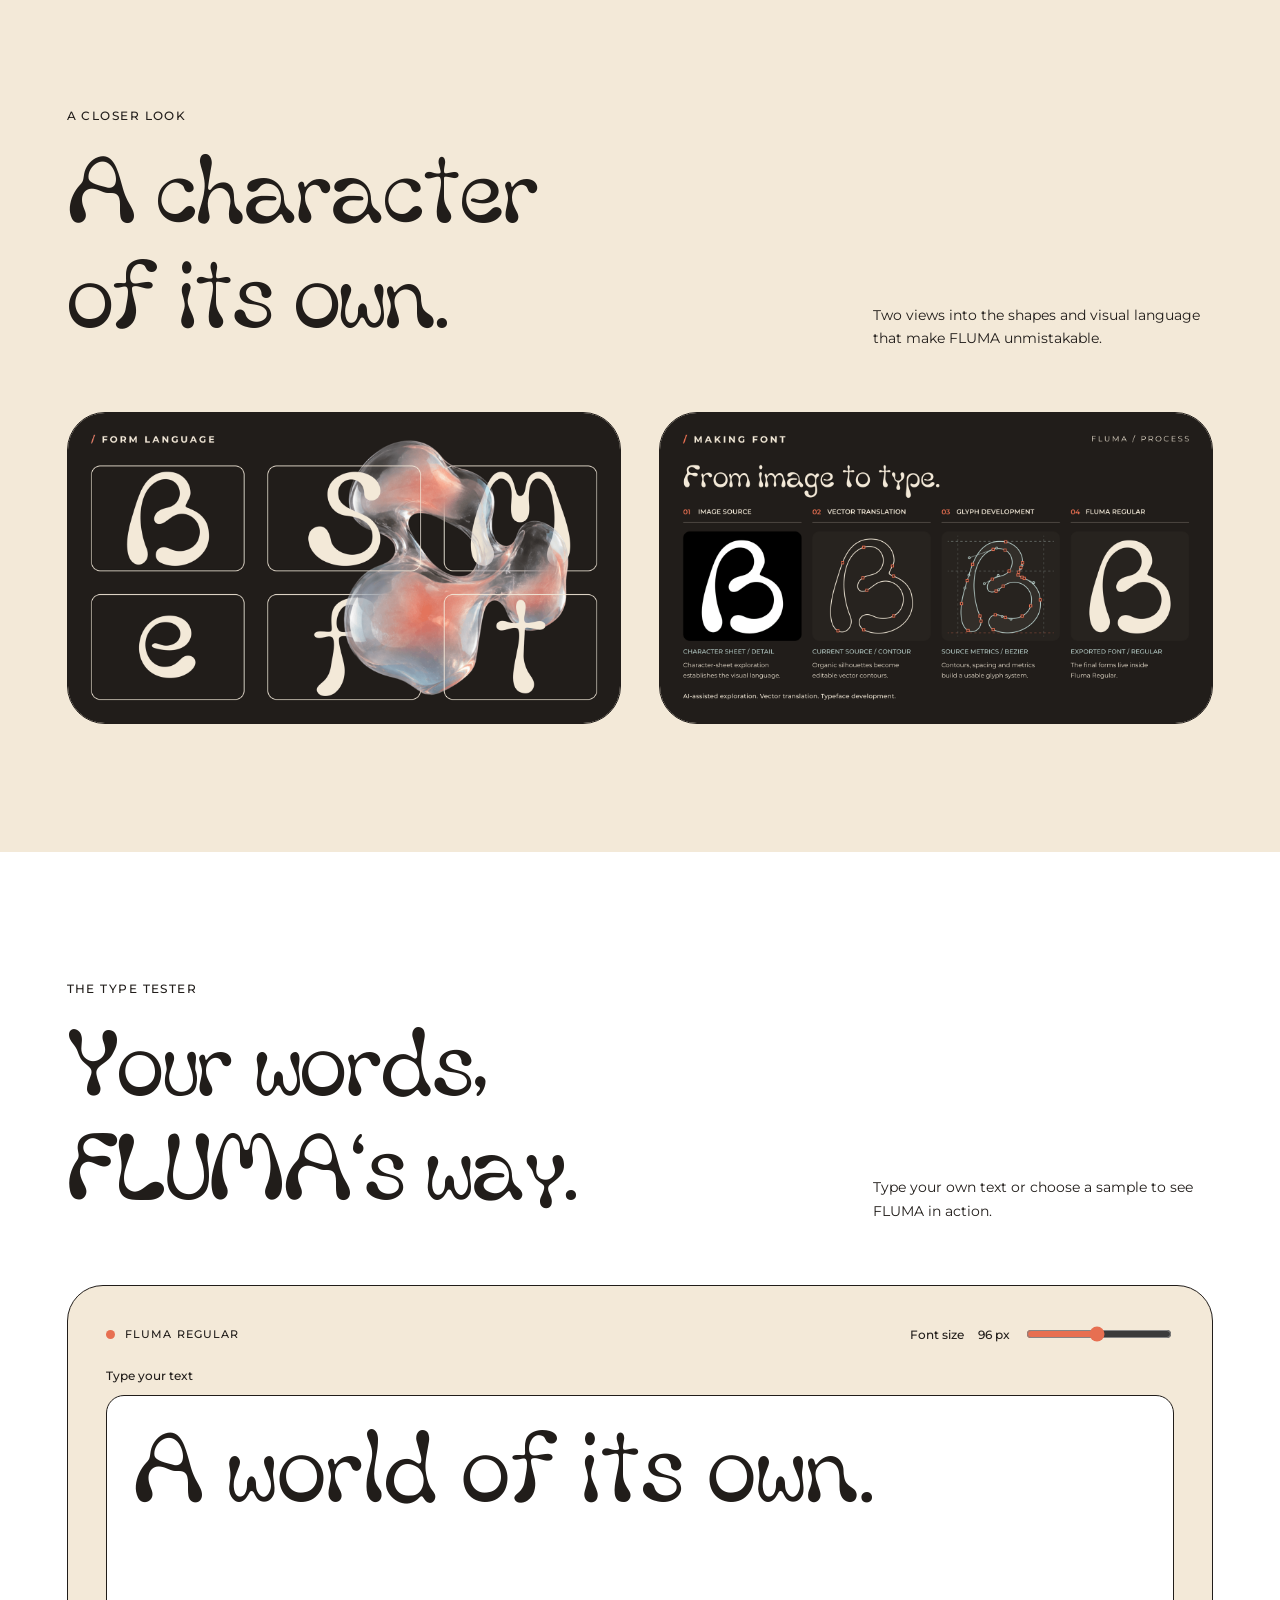
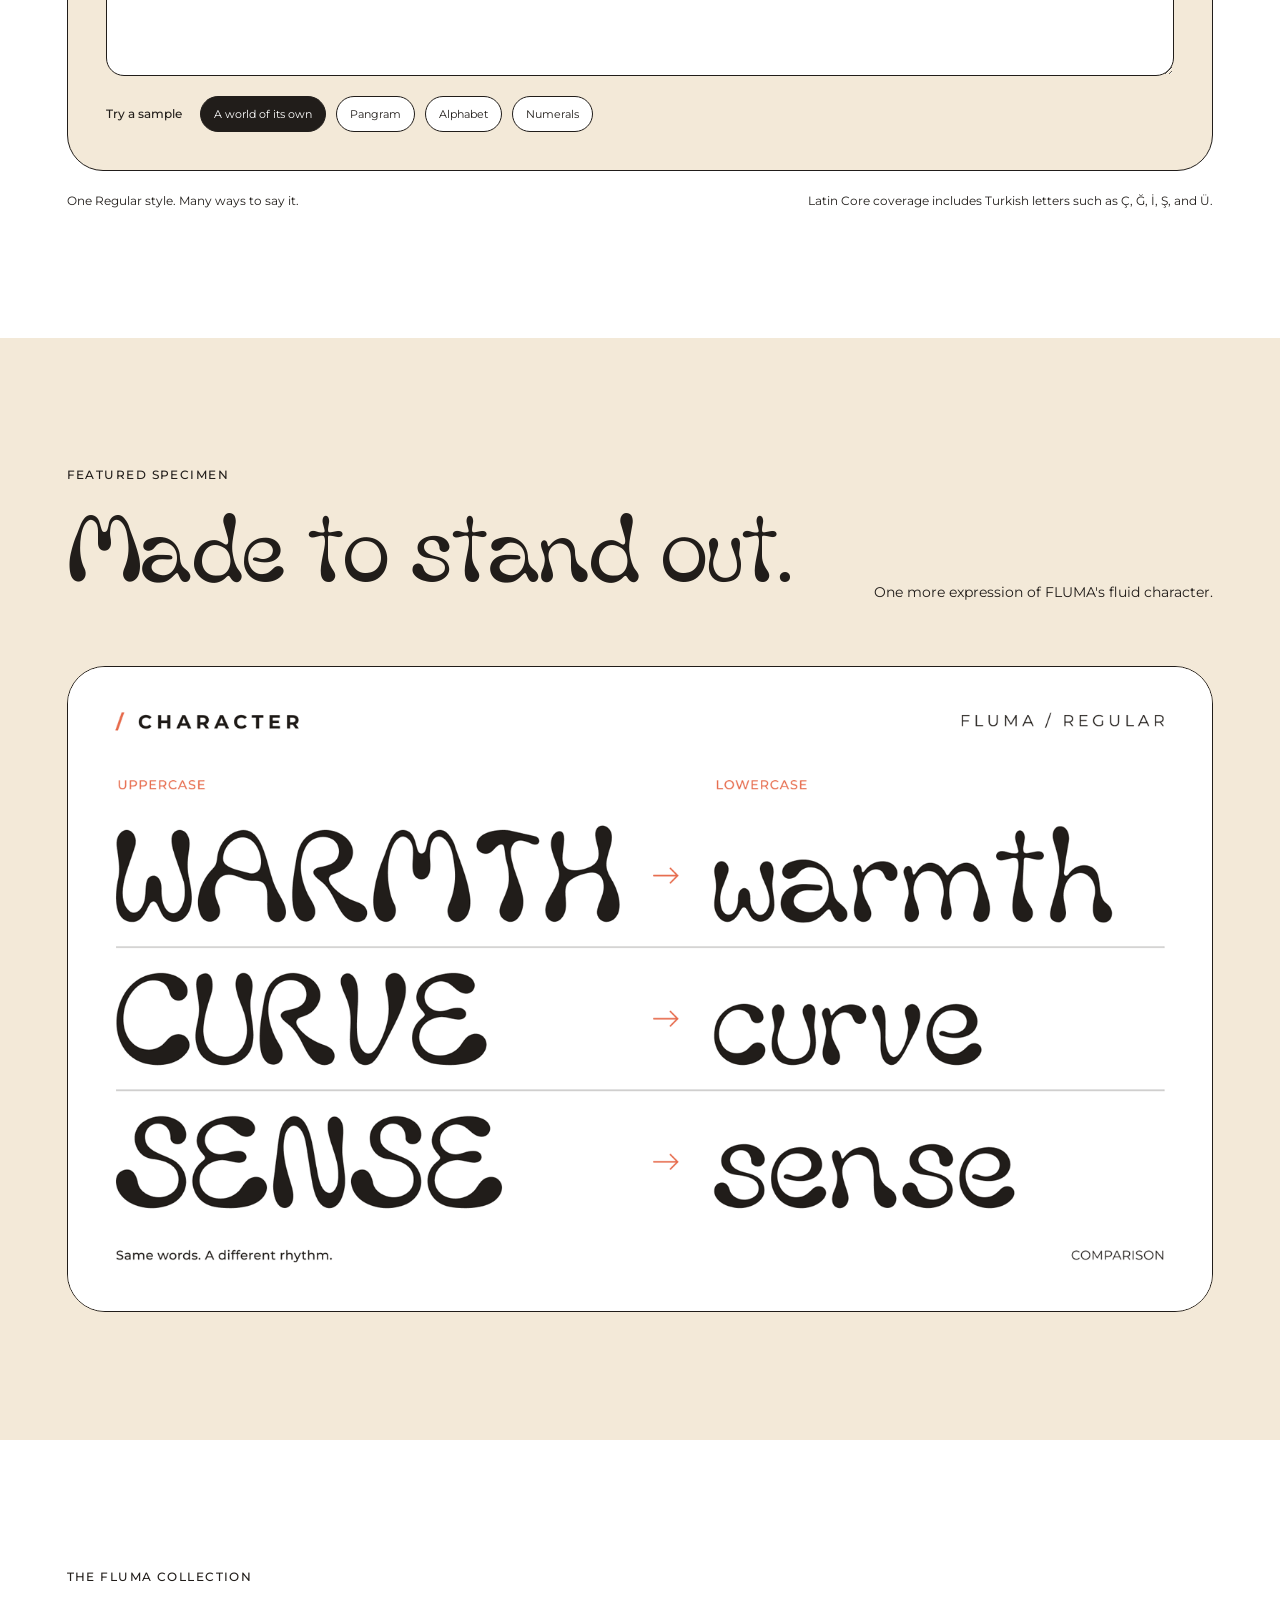
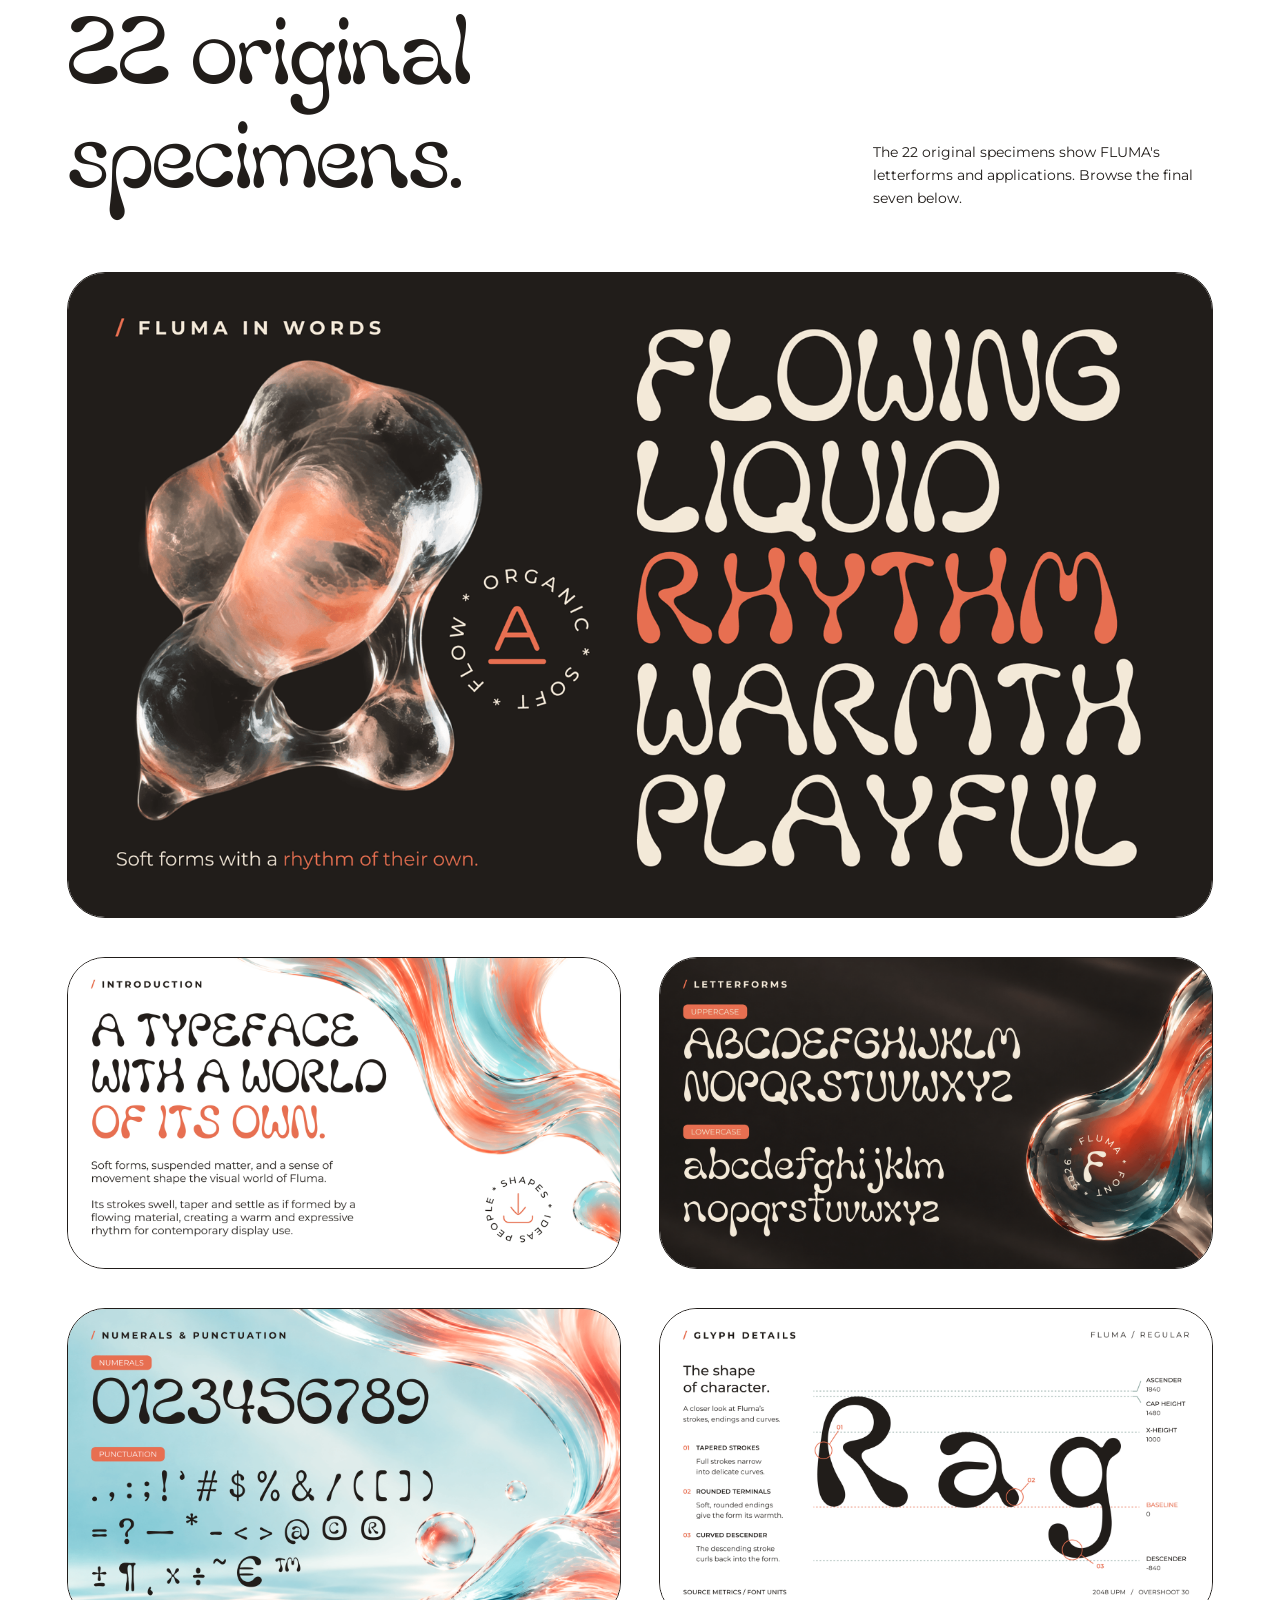
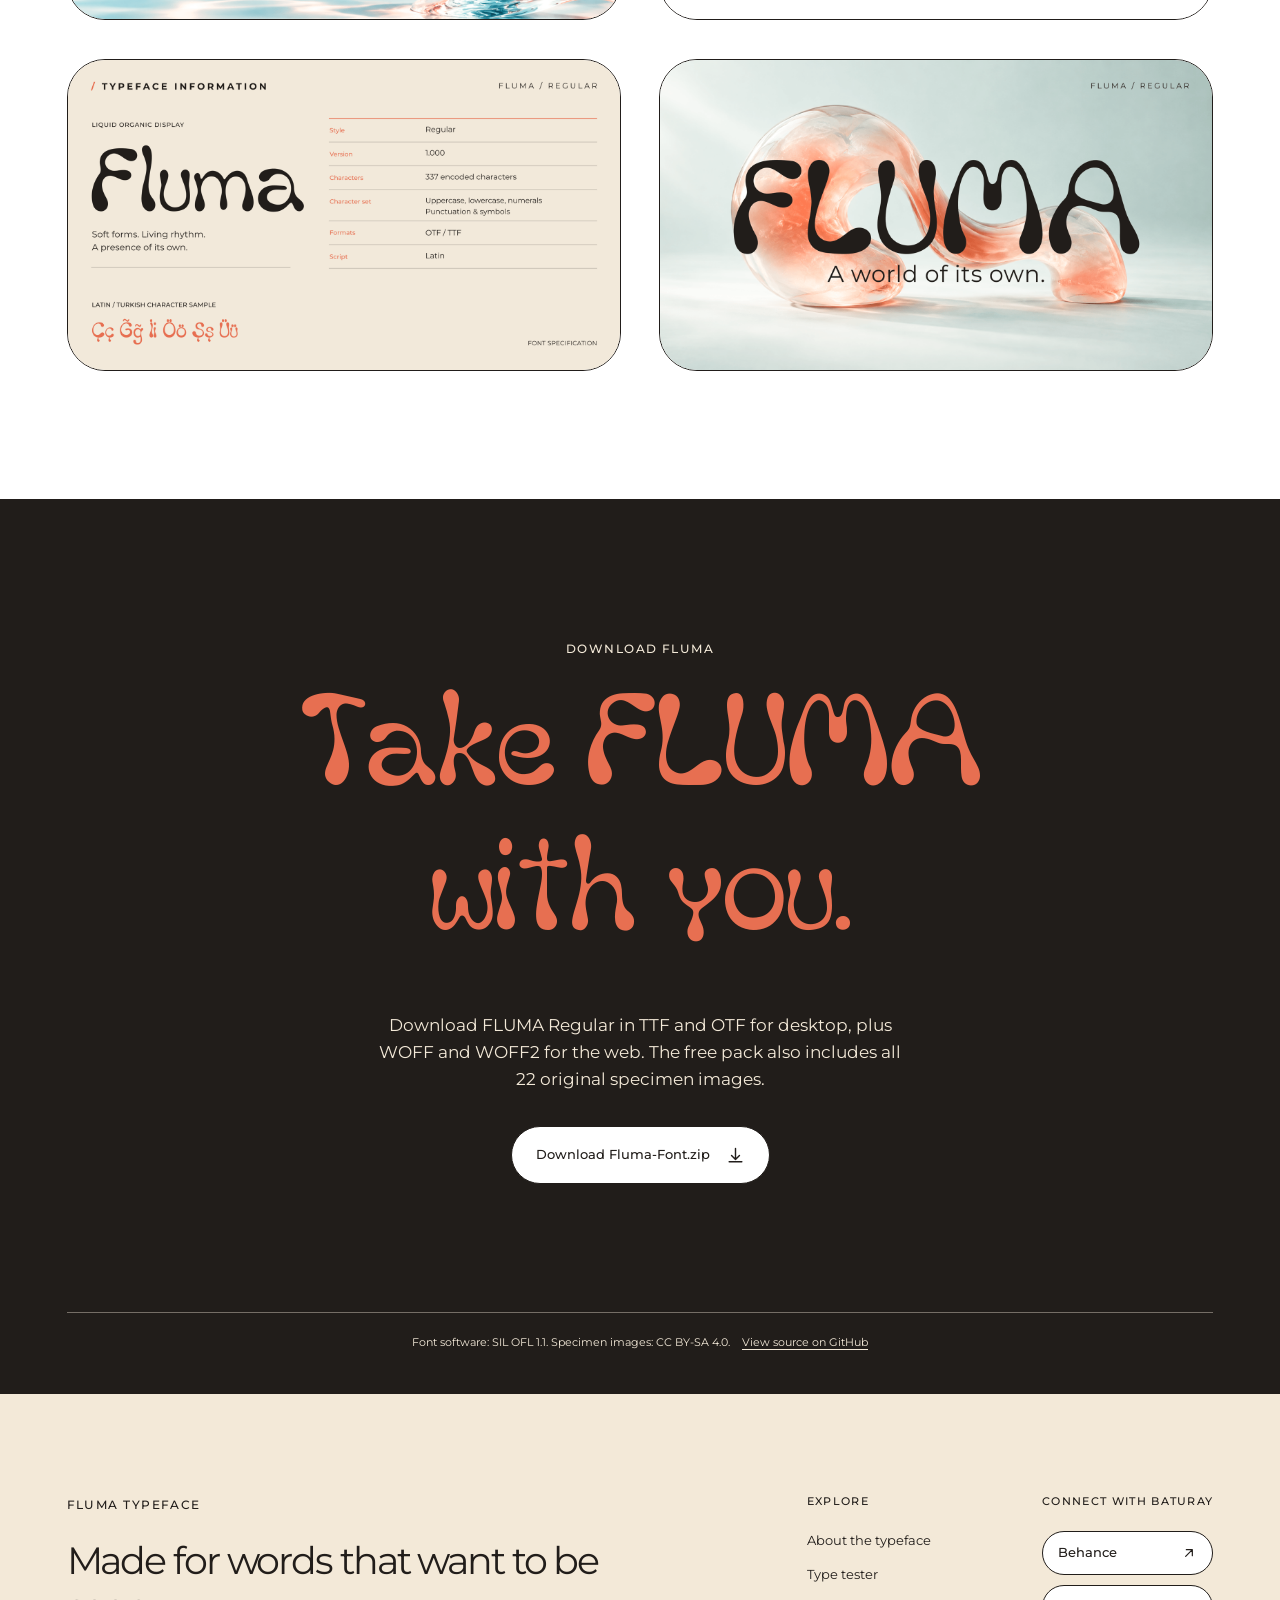
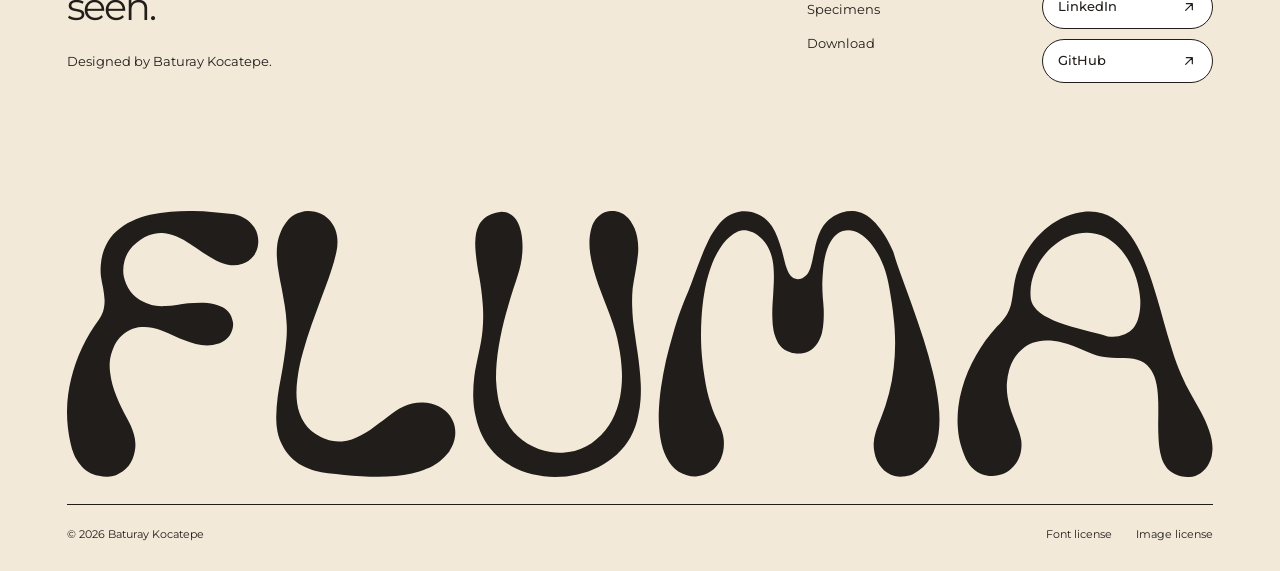
==== commit c62b2aba: "Clarify FLUMA typeface facts for search discovery" ====
--- a/index.html
+++ b/index.html
@@ -4,7 +4,8 @@
   <meta charset="utf-8">
   <meta name="viewport" content="width=device-width, initial-scale=1">
   <meta name="theme-color" content="#F3E9D8">
-  <meta name="description" content="FLUMA is a free, open-source liquid organic display typeface by Baturay Kocatepe. Try the font, explore 22 original specimens, and download the complete pack.">
+  <meta name="google-site-verification" content="xAFAJBFrVxXv3IuQz1WdvsK6yBlkZ1Pk6dN074nwAGY" />
+  <meta name="description" content="Download FLUMA, a free, open-source organic display font by Baturay Kocatepe. Explore its fluid letterforms, Turkish character support, and 22 specimens.">
   <meta property="og:type" content="website">
   <meta property="og:url" content="https://baturaykocatepe.github.io/Fluma-Font/">
   <meta property="og:title" content="FLUMA | An Organic Display Typeface">
@@ -21,7 +22,7 @@
   <link rel="stylesheet" href="site/style.css?v=20261024-5">
   <title>FLUMA Font | Organic Display Typeface by Baturay Kocatepe</title>
   <script type="application/ld+json">
-  {"@context":"https://schema.org","@type":"CreativeWork","name":"FLUMA","description":"An organic display typeface with soft, tapering forms for headlines and branding.","creator":{"@type":"Person","name":"Baturay Kocatepe"},"url":"https://baturaykocatepe.github.io/Fluma-Font/","license":"https://openfontlicense.org/open-font-license-official-text/","image":"https://baturaykocatepe.github.io/Fluma-Font/documentation/article/specimen01.png"}
+  {"@context":"https://schema.org","@type":"CreativeWork","name":"FLUMA","alternateName":"Fluma Font","genre":"Display typeface","description":"A free, open-source liquid organic display typeface by Baturay Kocatepe, designed for expressive headlines, visual identities, packaging, and posters.","creator":{"@type":"Person","name":"Baturay Kocatepe"},"isAccessibleForFree":true,"url":"https://baturaykocatepe.github.io/Fluma-Font/","license":"https://openfontlicense.org/open-font-license-official-text/","image":"https://baturaykocatepe.github.io/Fluma-Font/documentation/article/specimen01.png"}
   </script>
 </head>
 <body>
@@ -42,7 +43,7 @@
 
   <main id="main">
     <section class="hero shell" aria-labelledby="hero-title">
-      <h1 class="visually-hidden" id="hero-title">FLUMA, an organic display typeface</h1>
+      <h1 class="visually-hidden" id="hero-title">FLUMA Font, a free organic display typeface by Baturay Kocatepe</h1>
       <figure class="hero-art"><img src="documentation/article/specimen01.png" alt="FLUMA lettering over a translucent, flowing sculptural form" width="1600" height="900" fetchpriority="high"></figure>
     </section>
 
@@ -50,7 +51,7 @@
       <div class="shell statement-inner" data-reveal>
         <p class="eyebrow">The typeface</p>
         <h2 id="statement-title"><span>A little strange.</span><em>Very much alive.</em></h2>
-        <p class="statement-copy">FLUMA is a liquid organic display typeface. Rounded volumes meet fine, tapering connections, giving short words an expressive, human rhythm.</p>
+        <p class="statement-copy">FLUMA is a free, open-source liquid organic display typeface designed by Baturay Kocatepe. Rounded volumes meet fine, tapering strokes, giving short words an expressive, human rhythm. Its single Regular style is made for headlines, visual identities, packaging, and posters.</p>
       </div>
     </section>
 
@@ -73,7 +74,7 @@
     </section>
 
     <section class="forms" id="forms" aria-labelledby="forms-title"><div class="shell forms-inner">
-      <div class="forms-copy" data-reveal><p class="eyebrow">The form language</p><h2 id="forms-title">Flow is in<br>the letters.</h2><p>Soft curves and tapered joins give FLUMA a sense of movement, even when the letters stand still.</p></div>
+      <div class="forms-copy" data-reveal><p class="eyebrow">The form language</p><h2 id="forms-title">Flow is in<br>the letters.</h2><p>The coined name FLUMA evokes fluid movement. Within each letter, soft curves swell, taper, bend, and settle, giving this display typeface its own rhythm.</p></div>
       <a class="forms-art image-link" href="documentation/article/specimen08.png" data-caption="Specimen 08" aria-label="Enlarge specimen 08"><img src="documentation/article/specimen08.png" alt="FLUMA form behavior sheet illustrating swell, taper, bend, and settle" width="1600" height="900" loading="lazy"></a>
     </div></section>
 
@@ -93,7 +94,7 @@
         <textarea id="sample-text" spellcheck="false" rows="2" maxlength="160" placeholder="Write something here…">A world of its own.</textarea>
         <div class="tester-presets" role="group" aria-label="Sample text"><span>Try a sample</span><button class="sample-button" type="button" data-sample="A world of its own.">A world of its own</button><button class="sample-button" type="button" data-sample="The quick brown fox jumps over the lazy dog.">Pangram</button><button class="sample-button" type="button" data-sample="ABCDEFGHIJKLMNOPQRSTUVWXYZ">Alphabet</button><button class="sample-button" type="button" data-sample="0123456789">Numerals</button></div>
       </div>
-      <div class="tester-note"><span>One Regular style. Many ways to say it.</span><span>GF Latin Core, including Turkish characters.</span></div>
+      <div class="tester-note"><span>One Regular style. Many ways to say it.</span><span>Latin Core coverage includes Turkish letters such as Ç, Ğ, İ, Ş, and Ü.</span></div>
     </section>
 
     <section class="feature-section" aria-labelledby="feature-title"><div class="shell">
@@ -117,7 +118,7 @@
     <section class="download" id="download" aria-labelledby="download-title"><div class="shell download-inner" data-reveal>
       <p class="eyebrow">Download FLUMA</p>
       <h2 id="download-title">Take FLUMA<br>with you.</h2>
-      <p class="download-copy">One expressive typeface, all 22 original specimens. Download the fonts and images together in a single pack.</p>
+      <p class="download-copy">Download FLUMA Regular in TTF and OTF for desktop, plus WOFF and WOFF2 for the web. The free pack also includes all 22 original specimen images.</p>
       <a class="pill pill-white download-button" href="https://github.com/baturaykocatepe/Fluma-Font/releases/latest/download/Fluma-Font.zip">Download Fluma-Font.zip <svg aria-hidden="true" viewBox="0 0 24 24"><path d="M12 3v14m-5-5 5 5 5-5M4 20h16"/></svg></a>
       <p class="license-note">Font software: SIL OFL 1.1. Specimen images: CC BY-SA 4.0. <a href="https://github.com/baturaykocatepe/Fluma-Font" target="_blank" rel="noopener noreferrer">View source on GitHub</a></p>
     </div></section>
